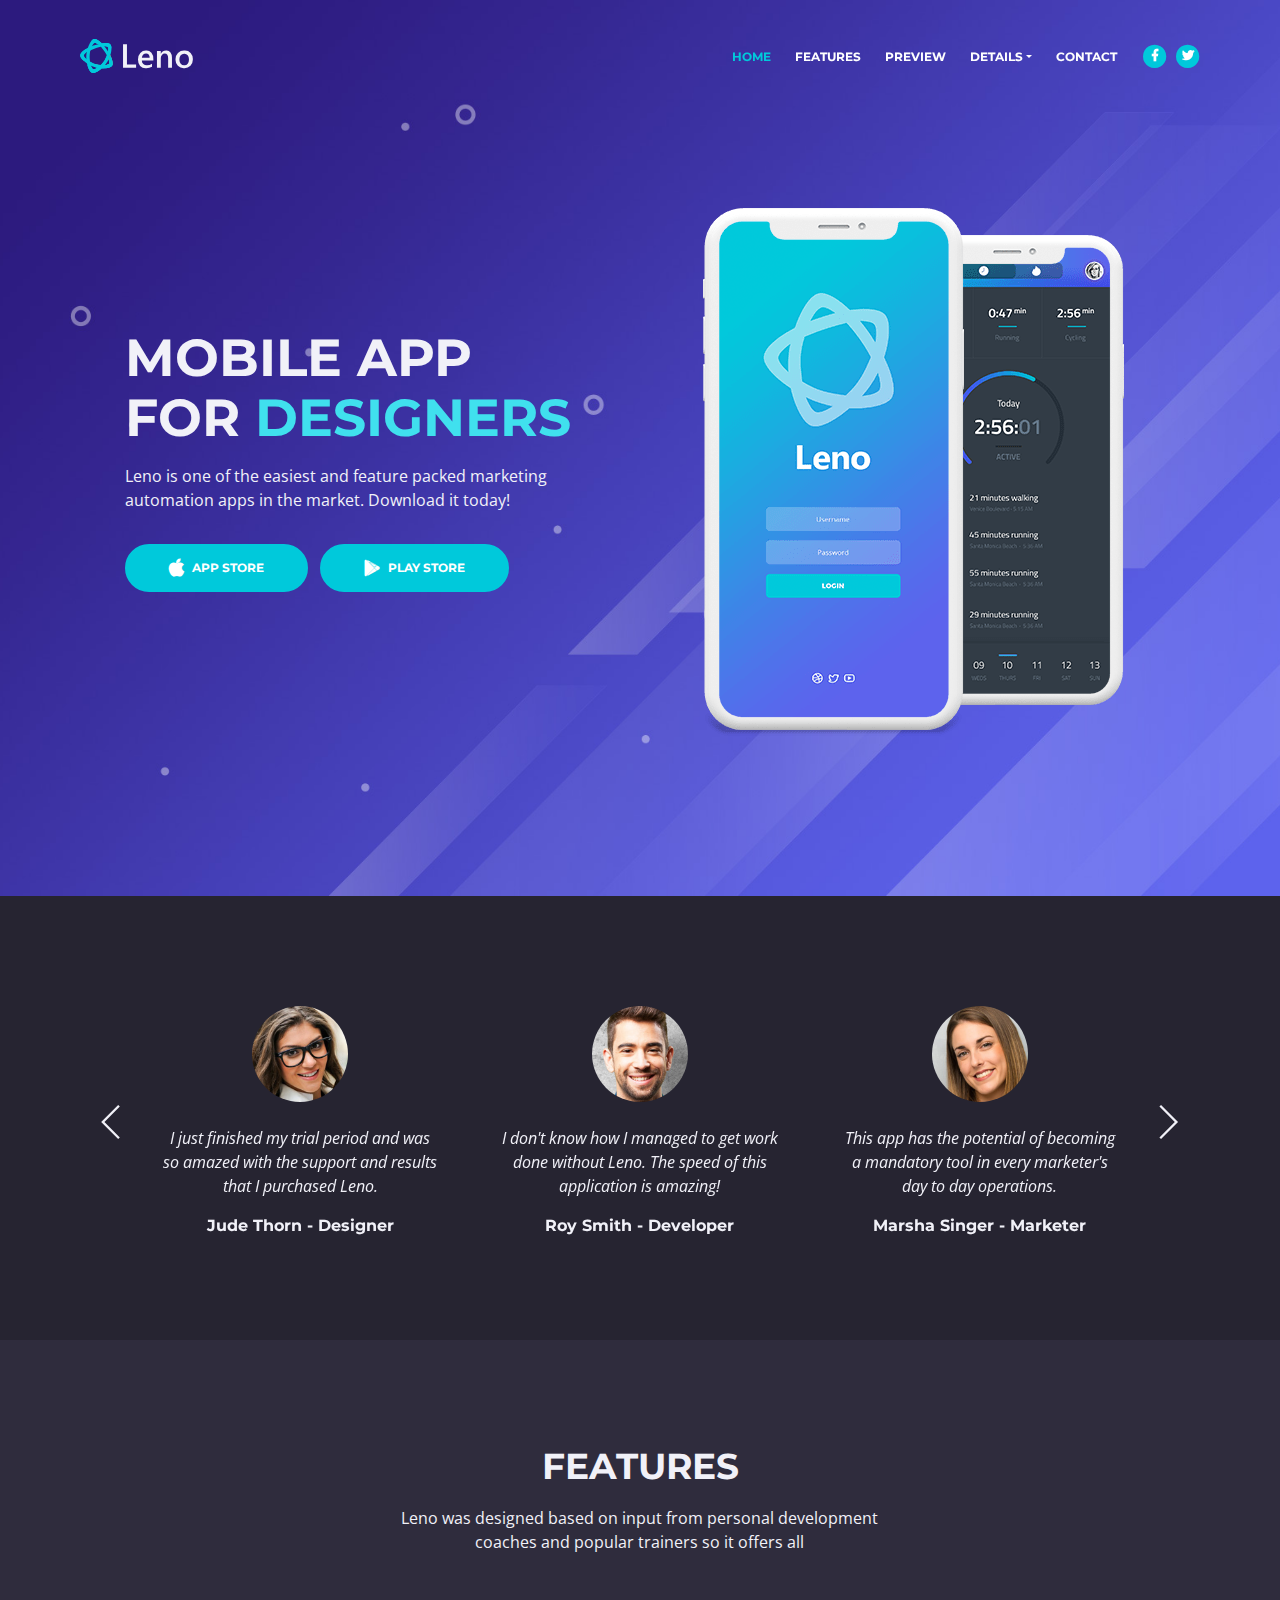
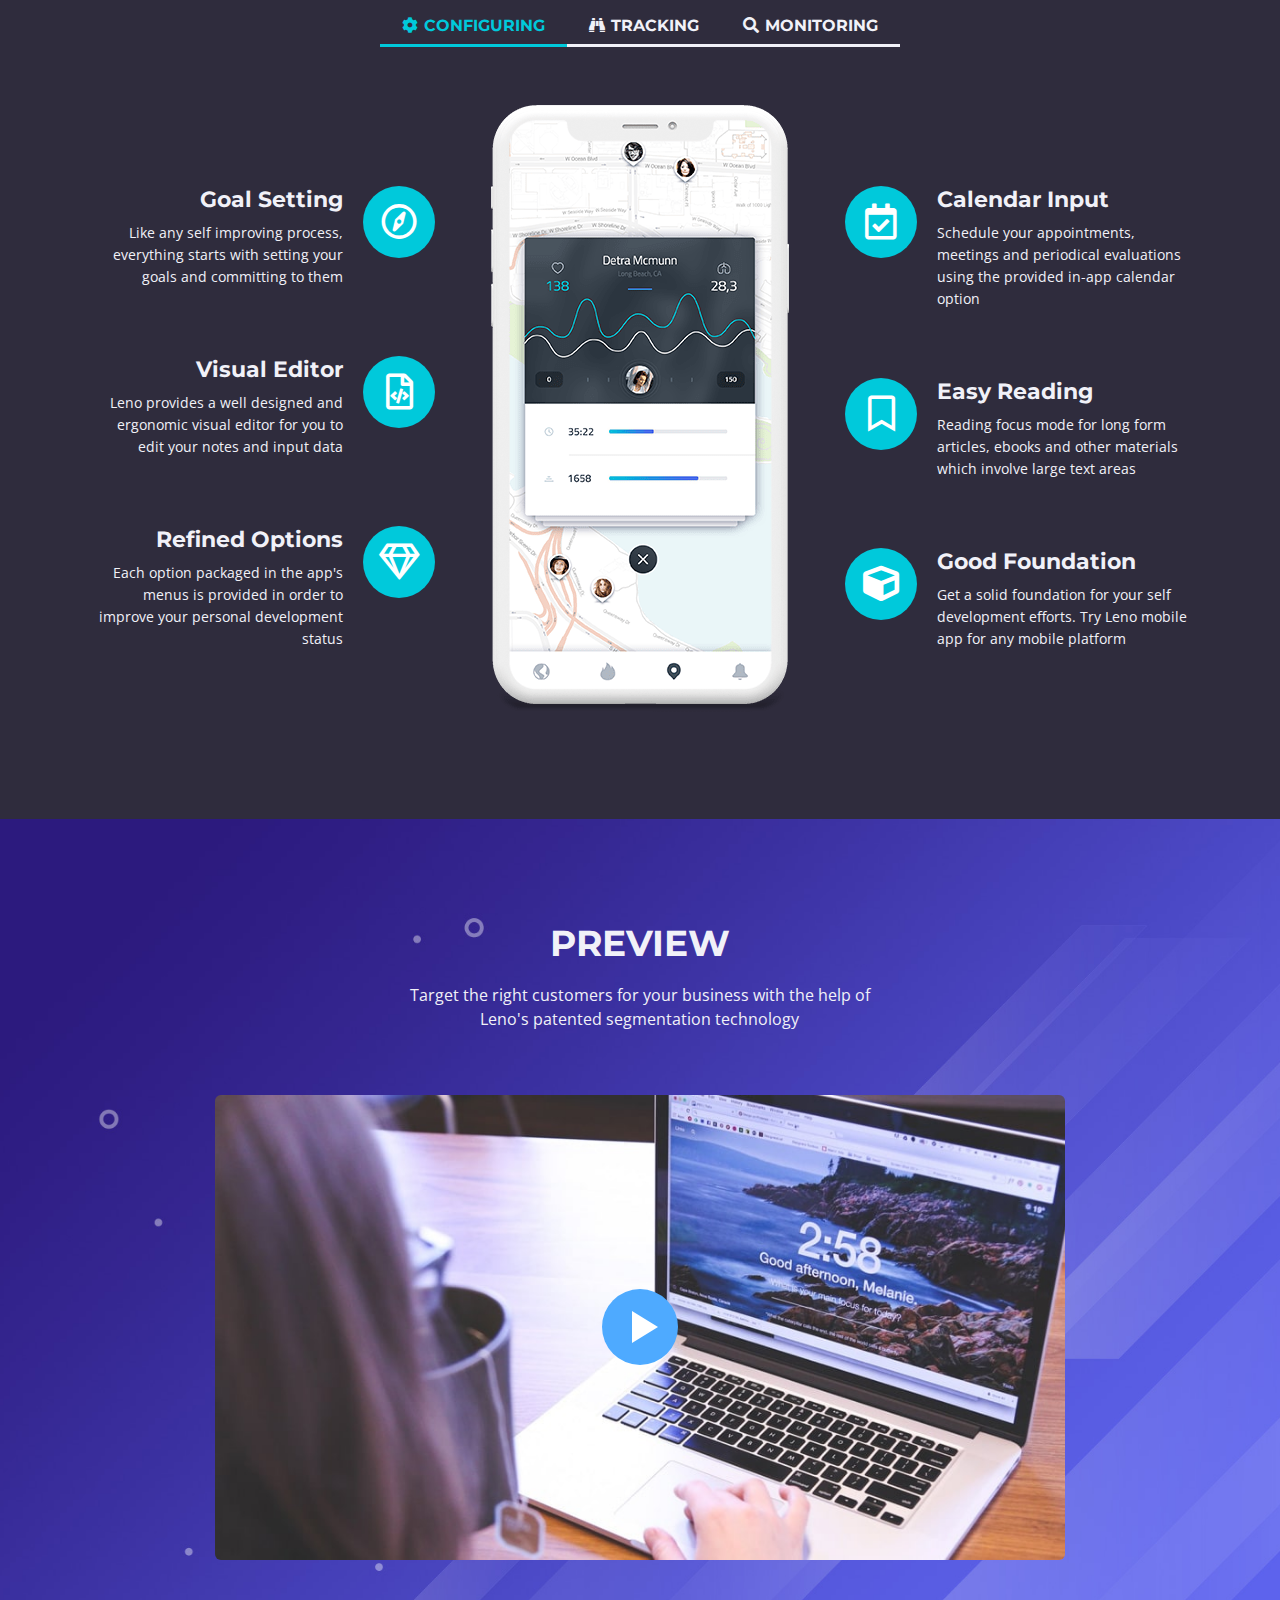
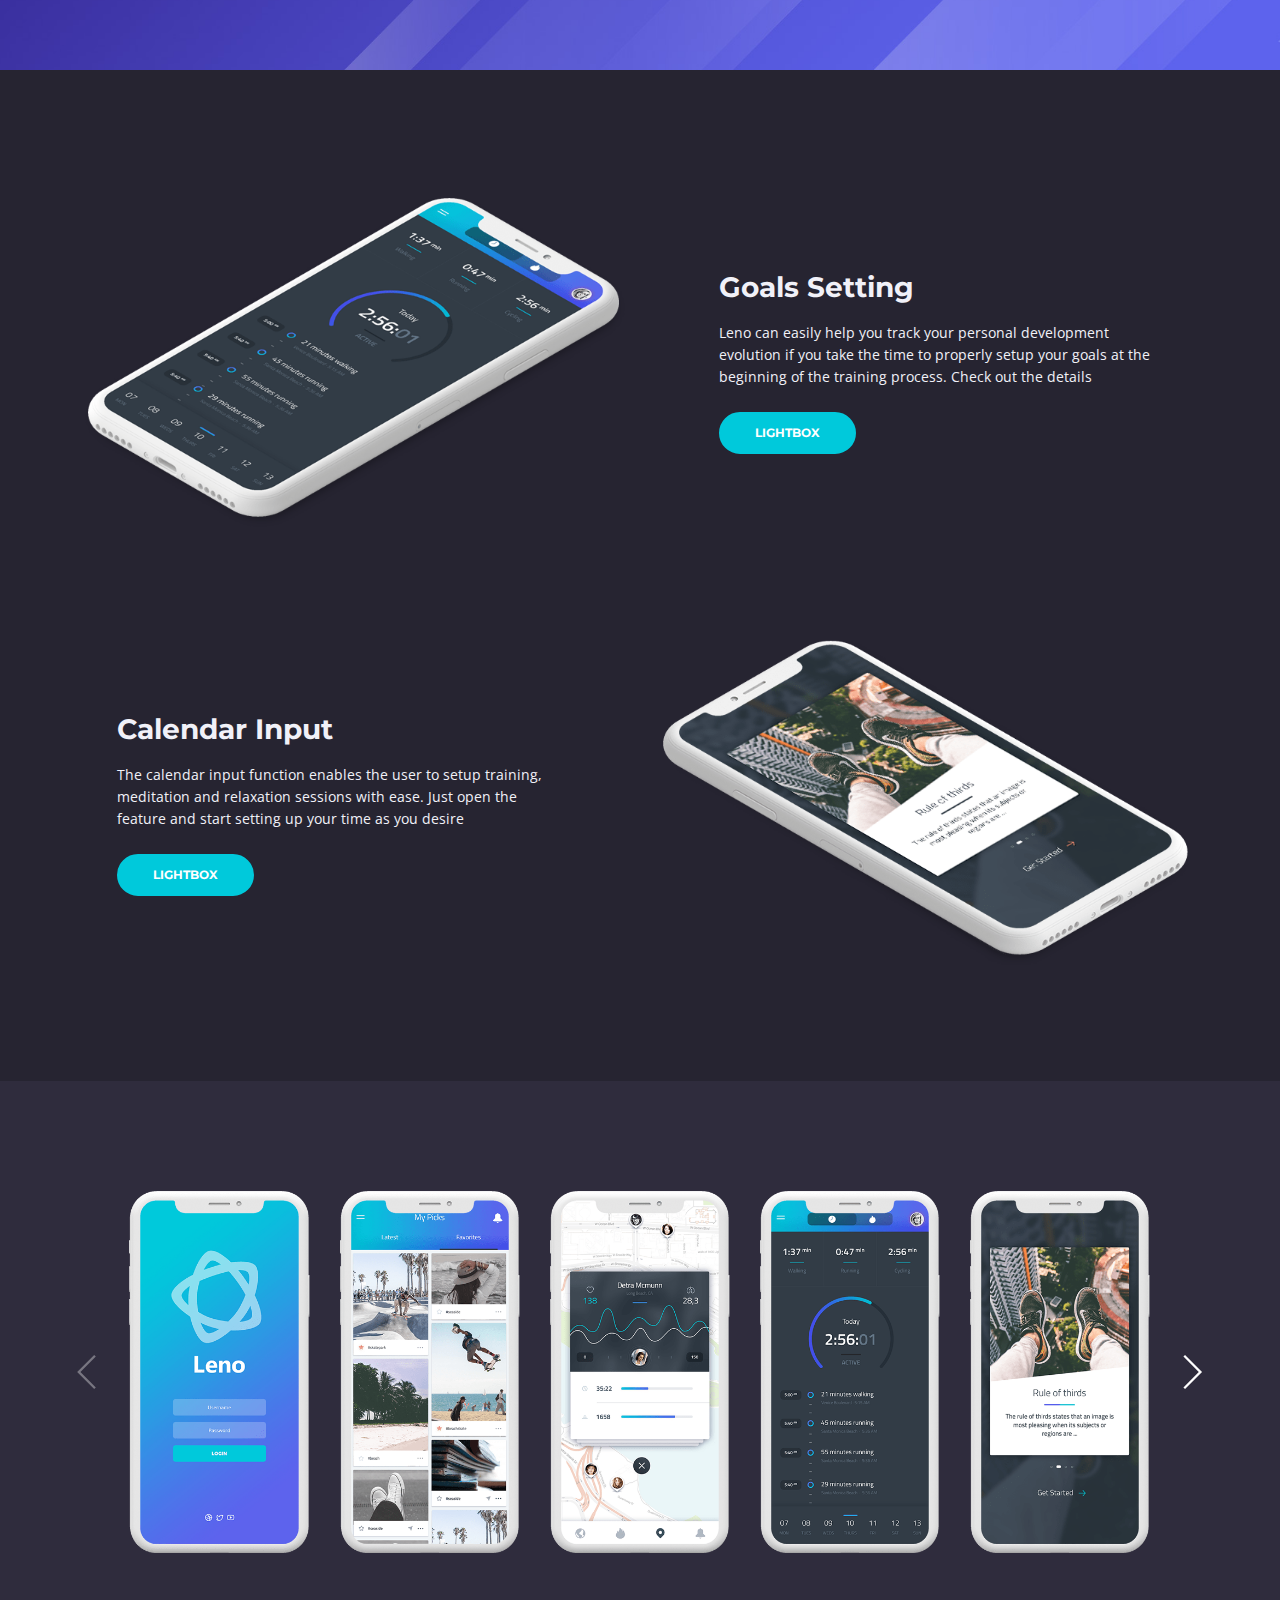
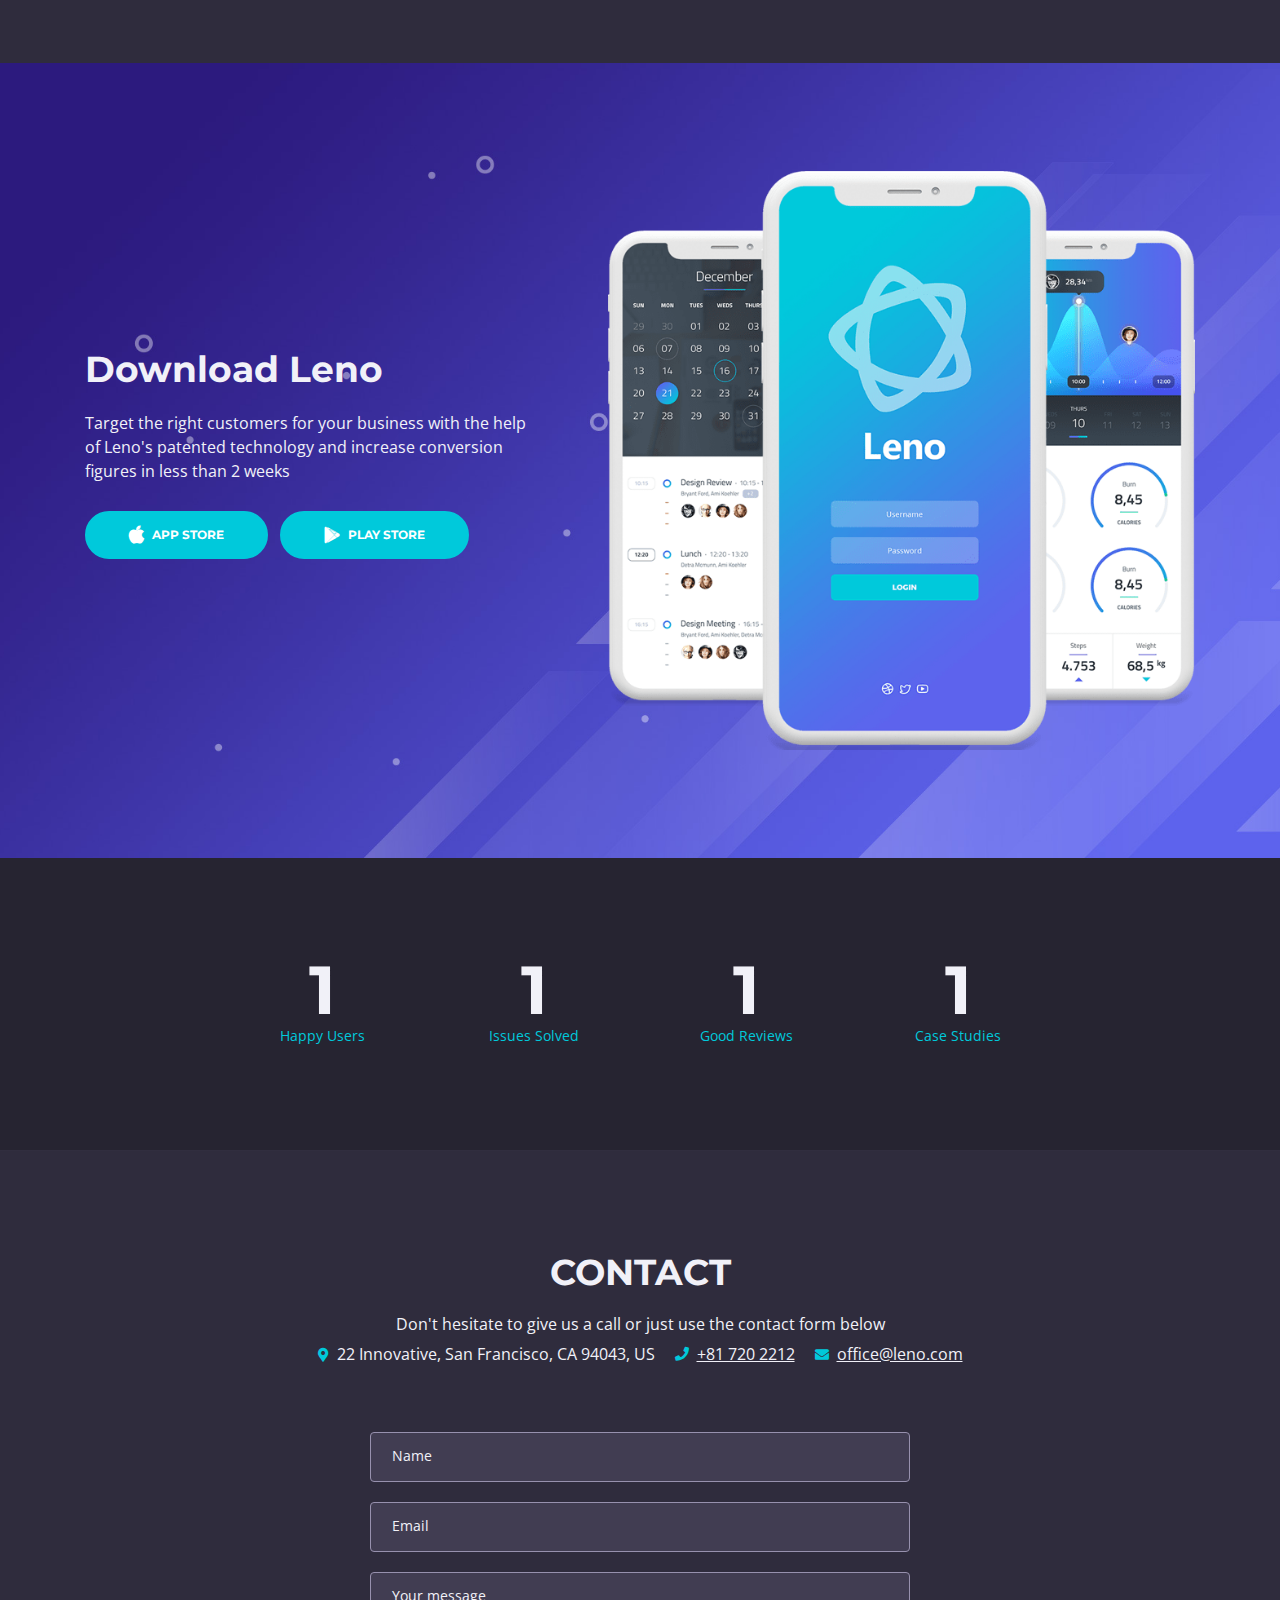
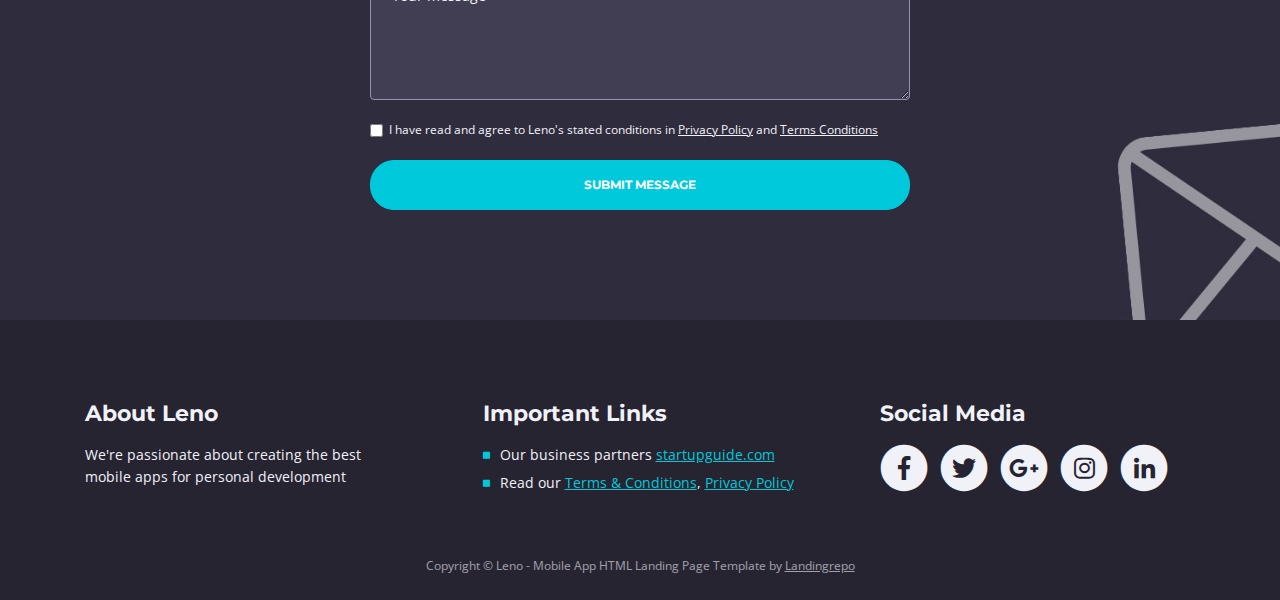
==== index.html @ 61172c16 "CHANGE: attempting to modify contact form for ajax netlify" ====
<!DOCTYPE html>
<html lang="en">
<head>
    <meta charset="utf-8">
    <meta name="viewport" content="width=device-width, initial-scale=1, shrink-to-fit=no">
    
    <!-- SEO Meta Tags -->
    <meta name="description" content="Free mobile app HTML landing page template to help you build a great online presence for your app which will convert visitors into users">
    <meta name="author" content="Inovatik">

    <!-- OG Meta Tags to improve the way the post looks when you share the page on LinkedIn, Facebook, Google+ -->
	<meta property="og:site_name" content="" /> <!-- website name -->
	<meta property="og:site" content="" /> <!-- website link -->
	<meta property="og:title" content=""/> <!-- title shown in the actual shared post -->
	<meta property="og:description" content="" /> <!-- description shown in the actual shared post -->
	<meta property="og:image" content="" /> <!-- image link, make sure it's jpg -->
	<meta property="og:url" content="" /> <!-- where do you want your post to link to -->
	<meta property="og:type" content="article" />

    <!-- Website Title -->
    <title>Leno - Mobile App HTML Landing Page Template</title>
    
    <!-- Styles -->
    <link href="https://fonts.googleapis.com/css?family=Montserrat:400,600,700" rel="stylesheet">
    <link href="https://fonts.googleapis.com/css?family=Open+Sans:400,400i,700,700i" rel="stylesheet">
    <link href="css/bootstrap.css" rel="stylesheet">
    <link href="css/fontawesome-all.css" rel="stylesheet">
    <link href="css/swiper.css" rel="stylesheet">
	<link href="css/magnific-popup.css" rel="stylesheet">
	<link href="css/styles.css" rel="stylesheet">
	
	<!-- Favicon  -->
    <link rel="icon" href="images/favicon.png">
</head>
<body data-spy="scroll" data-target=".fixed-top">
    
    <!-- Preloader -->
	<div class="spinner-wrapper">
        <div class="spinner">
            <div class="bounce1"></div>
            <div class="bounce2"></div>
            <div class="bounce3"></div>
        </div>
    </div>
    <!-- end of preloader -->
    

    <!-- Navigation -->
    <nav class="navbar navbar-expand-md navbar-dark navbar-custom fixed-top">
        <!-- Text Logo - Use this if you don't have a graphic logo -->
        <!-- <a class="navbar-brand logo-text page-scroll" href="index.html">Leno</a> -->

        <!-- Image Logo -->
        <a class="navbar-brand logo-image" href="index.html"><img src="images/logo.svg" alt="alternative"></a> 
        
        <!-- Mobile Menu Toggle Button -->
        <button class="navbar-toggler" type="button" data-toggle="collapse" data-target="#navbarsExampleDefault" aria-controls="navbarsExampleDefault" aria-expanded="false" aria-label="Toggle navigation">
            <span class="navbar-toggler-awesome fas fa-bars"></span>
            <span class="navbar-toggler-awesome fas fa-times"></span>
        </button>
        <!-- end of mobile menu toggle button -->

        <div class="collapse navbar-collapse" id="navbarsExampleDefault">
            <ul class="navbar-nav ml-auto">
                <li class="nav-item">
                    <a class="nav-link page-scroll" href="#header">HOME <span class="sr-only">(current)</span></a>
                </li>
                <li class="nav-item">
                    <a class="nav-link page-scroll" href="#features">FEATURES</a>
                </li>
                <li class="nav-item">
                    <a class="nav-link page-scroll" href="#preview">PREVIEW</a>
                </li>

                <!-- Dropdown Menu -->          
                <li class="nav-item dropdown">
                    <a class="nav-link dropdown-toggle page-scroll" href="#details" id="navbarDropdown" role="button" aria-haspopup="true" aria-expanded="false">DETAILS</a>
                    <div class="dropdown-menu" aria-labelledby="navbarDropdown">
                        <a class="dropdown-item" href="terms-conditions.html"><span class="item-text">TERMS CONDITIONS</span></a>
                        <div class="dropdown-items-divide-hr"></div>
                        <a class="dropdown-item" href="privacy-policy.html"><span class="item-text">PRIVACY POLICY</span></a>
                    </div>
                </li>
                <!-- end of dropdown menu -->

                <li class="nav-item">
                    <a class="nav-link page-scroll" href="#contact">CONTACT</a>
                </li>
            </ul>
            <span class="nav-item social-icons">
                <span class="fa-stack">
                    <a href="#your-link">
                        <i class="fas fa-circle fa-stack-2x"></i>
                        <i class="fab fa-facebook-f fa-stack-1x"></i>
                    </a>
                </span>
                <span class="fa-stack">
                    <a href="#your-link">
                        <i class="fas fa-circle fa-stack-2x"></i>
                        <i class="fab fa-twitter fa-stack-1x"></i>
                    </a>
                </span>
            </span>
        </div>
    </nav> <!-- end of navbar -->
    <!-- end of navigation -->


    <!-- Header -->
    <header id="header" class="header">
        <div class="header-content">
            <div class="container">
                <div class="row">
                    <div class="col-lg-6">
                        <div class="text-container">
                            <h1>MOBILE APP <br>FOR <span id="js-rotating">DESIGNERS, MARKETERS, DEVELOPERS</span></h1>
                            <p class="p-large">Leno is one of the easiest and feature packed marketing automation apps in the market. Download it today!</p>
                            <a class="btn-solid-lg page-scroll" href="#your-link"><i class="fab fa-apple"></i>APP STORE</a>
                            <a class="btn-solid-lg page-scroll" href="#your-link"><i class="fab fa-google-play"></i>PLAY STORE</a>
                        </div>
                    </div> <!-- end of col -->
                    <div class="col-lg-6">
                        <div class="image-container">
                            <img class="img-fluid" src="images/header-iphone.png" alt="alternative">
                        </div> <!-- end of image-container -->
                    </div> <!-- end of col -->
                </div> <!-- end of row -->
            </div> <!-- end of container -->
        </div> <!-- end of header-content -->
    </header> <!-- end of header -->
    <!-- end of header -->


    <!-- Testimonials -->
    <div class="slider-1">
        <div class="container">
            <div class="row">
                <div class="col-lg-12">

                    <!-- Card Slider -->
                    <div class="slider-container">
                        <div class="swiper-container card-slider">
                            <div class="swiper-wrapper">
                                
                                <!-- Slide -->
                                <div class="swiper-slide">
                                    <div class="card">
                                        <img class="card-image" src="images/testimonial-1.jpg" alt="alternative">
                                        <div class="card-body">
                                            <p class="testimonial-text">I just finished my trial period and was so amazed with the support and results that I purchased Leno.</p>
                                            <p class="testimonial-author">Jude Thorn - Designer</p>
                                        </div>
                                    </div>
                                </div> <!-- end of swiper-slide -->
                                <!-- end of slide -->
        
                                <!-- Slide -->
                                <div class="swiper-slide">
                                    <div class="card">
                                        <img class="card-image" src="images/testimonial-2.jpg" alt="alternative">
                                        <div class="card-body">
                                            <p class="testimonial-text">I don't know how I managed to get work done without Leno. The speed of this application is amazing!</p>
                                            <p class="testimonial-author">Roy Smith - Developer</p>
                                        </div>
                                    </div>        
                                </div> <!-- end of swiper-slide -->
                                <!-- end of slide -->
        
                                <!-- Slide -->
                                <div class="swiper-slide">
                                    <div class="card">
                                        <img class="card-image" src="images/testimonial-3.jpg" alt="alternative">
                                        <div class="card-body">
                                            <p class="testimonial-text">This app has the potential of becoming a mandatory tool in every marketer's day to day operations.</p>
                                            <p class="testimonial-author">Marsha Singer - Marketer</p>
                                        </div>
                                    </div>        
                                </div> <!-- end of swiper-slide -->
                                <!-- end of slide -->
        
                                <!-- Slide -->
                                <div class="swiper-slide">
                                    <div class="card">
                                        <img class="card-image" src="images/testimonial-4.jpg" alt="alternative">
                                        <div class="card-body">
                                            <p class="testimonial-text">Searching for a great marketing automation app was difficult but thankfully I found Leno.</p>
                                            <p class="testimonial-author">Tim Shaw - Designer</p>
                                        </div>
                                    </div>
                                </div> <!-- end of swiper-slide -->
                                <!-- end of slide -->
        
                                <!-- Slide -->
                                <div class="swiper-slide">
                                    <div class="card">
                                        <img class="card-image" src="images/testimonial-5.jpg" alt="alternative">
                                        <div class="card-body">
                                            <p class="testimonial-text">Leno's support team is amazing. They've helped me with some issues and I am so grateful to them.</p>
                                            <p class="testimonial-author">Lindsay Spice - Marketer</p>
                                        </div>
                                    </div>        
                                </div> <!-- end of swiper-slide -->
                                <!-- end of slide -->
        
                                <!-- Slide -->
                                <div class="swiper-slide">
                                    <div class="card">
                                        <img class="card-image" src="images/testimonial-6.jpg" alt="alternative">
                                        <div class="card-body">
                                            <p class="testimonial-text">Who would have thought that Leno can provide such amazing results in just a few weeks of use</p>
                                            <p class="testimonial-author">Ann Black - Developer</p>
                                        </div>
                                    </div>        
                                </div> <!-- end of swiper-slide -->
                                <!-- end of slide -->
                            
                            </div> <!-- end of swiper-wrapper -->
        
                            <!-- Add Arrows -->
                            <div class="swiper-button-next"></div>
                            <div class="swiper-button-prev"></div>
                            <!-- end of add arrows -->
        
                        </div> <!-- end of swiper-container -->
                    </div> <!-- end of slider-container -->
                    <!-- end of card slider -->

                </div> <!-- end of col -->
            </div> <!-- end of row -->
        </div> <!-- end of container -->
    </div> <!-- end of slider-1 -->
    <!-- end of testimonials -->
    

    <!-- Features -->
    <div id="features" class="tabs">
        <div class="container">
            <div class="row">
                <div class="col-lg-12">
                    <h2>FEATURES</h2>
                    <div class="p-heading p-large">Leno was designed based on input from personal development coaches and popular trainers so it offers all</div>
                </div> <!-- end of col -->
            </div> <!-- end of row -->
            <div class="row">

                <!-- Tabs Links -->
                <ul class="nav nav-tabs" id="lenoTabs" role="tablist">
                    <li class="nav-item">
                        <a class="nav-link active" id="nav-tab-1" data-toggle="tab" href="#tab-1" role="tab" aria-controls="tab-1" aria-selected="true"><i class="fas fa-cog"></i>CONFIGURING</a>
                    </li>
                    <li class="nav-item">
                        <a class="nav-link" id="nav-tab-2" data-toggle="tab" href="#tab-2" role="tab" aria-controls="tab-2" aria-selected="false"><i class="fas fa-binoculars"></i>TRACKING</a>
                    </li>
                    <li class="nav-item">
                        <a class="nav-link" id="nav-tab-3" data-toggle="tab" href="#tab-3" role="tab" aria-controls="tab-3" aria-selected="false"><i class="fas fa-search"></i>MONITORING</a>
                    </li>
                </ul>
                <!-- end of tabs links -->


                <!-- Tabs Content-->
                <div class="tab-content" id="lenoTabsContent">
                    
                    <!-- Tab -->
                    <div class="tab-pane fade show active" id="tab-1" role="tabpanel" aria-labelledby="tab-1">
                        <div class="container">
                            <div class="row">
                                
                                <!-- Icon Cards Pane -->
                                <div class="col-lg-4">
                                    <div class="card left-pane first">
                                        <div class="card-body">
                                            <div class="text-wrapper">
                                                <h4 class="card-title">Goal Setting</h4>
                                                <p>Like any self improving process, everything starts with setting your goals and committing to them</p>
                                            </div>
                                            <div class="card-icon">
                                                <i class="far fa-compass"></i>
                                            </div>
                                        </div>
                                    </div>
                                    <div class="card left-pane">
                                        <div class="card-body">
                                            <div class="text-wrapper">
                                                <h4 class="card-title">Visual Editor</h4>
                                                <p>Leno provides a well designed and ergonomic visual editor for you to edit your notes and input data</p>
                                            </div>
                                            <div class="card-icon">
                                                <i class="far fa-file-code"></i>
                                            </div>
                                        </div>
                                    </div>
                                    <div class="card left-pane">
                                        <div class="card-body">
                                            <div class="text-wrapper">
                                                <h4 class="card-title">Refined Options</h4>
                                                <p>Each option packaged in the app's menus is provided in order to improve your personal development status</p>
                                            </div>
                                            <div class="card-icon">
                                                <i class="far fa-gem"></i>
                                            </div>
                                        </div>
                                    </div>
                                </div>
                                <!-- end of icon cards pane -->

                                <!-- Image Pane -->
                                <div class="col-lg-4">
                                    <img class="img-fluid" src="images/features-iphone-1.png" alt="alternative">
                                </div>
                                <!-- end of image pane -->
                                
                                <!-- Icon Cards Pane -->
                                <div class="col-lg-4">
                                    <div class="card right-pane first">
                                        <div class="card-body">
                                            <div class="card-icon">
                                                <i class="far fa-calendar-check"></i>
                                            </div>
                                            <div class="text-wrapper">
                                                <h4 class="card-title">Calendar Input</h4>
                                                <p>Schedule your appointments, meetings and periodical evaluations using the provided in-app calendar option</p>
                                            </div>
                                        </div>
                                    </div>
                                    <div class="card right-pane">
                                        <div class="card-body">
                                            <div class="card-icon">
                                                <i class="far fa-bookmark"></i>
                                            </div>
                                            <div class="text-wrapper">
                                                <h4 class="card-title">Easy Reading</h4>
                                                <p>Reading focus mode for long form articles, ebooks and other materials which involve large text areas</p>
                                            </div>
                                        </div>
                                    </div>
                                    <div class="card right-pane">
                                        <div class="card-body">
                                            <div class="card-icon">
                                                <i class="fas fa-cube"></i>
                                            </div>
                                            <div class="text-wrapper">
                                                <h4 class="card-title">Good Foundation</h4>
                                                <p>Get a solid foundation for your self development efforts. Try Leno mobile app for any mobile platform</p>
                                            </div>
                                        </div>
                                    </div>
                                </div>
                                <!-- end of icon cards pane -->

                            </div> <!-- end of row -->
                        </div> <!-- end of container -->
                    </div> <!-- end of tab-pane -->
                    <!-- end of tab -->

                    <!-- Tab -->
                    <div class="tab-pane fade" id="tab-2" role="tabpanel" aria-labelledby="tab-2">
                        <div class="container">
                            <div class="row">

                                <!-- Image Pane -->
                                <div class="col-md-4">
                                    <img class="img-fluid" src="images/features-iphone-2.png" alt="alternative">
                                </div>
                                <!-- end of image pane -->
                                
                                <!-- Text And Icon Cards Area -->
                                <div class="col-md-8">
                                    <div class="text-area">
                                        <h3>Track Result Based On Your</h3>
                                        <p>After you've configured the app and settled on the data gathering techniques you can not start the information trackers and start collecting those <a class="turquoise" href="#your-link">interesting details</a>. You can always change them.</p>
                                    </div> <!-- end of text-area -->
                                    
                                    <div class="icon-cards-area">
                                            <div class="card">
                                                <div class="card-icon">
                                                    <i class="fas fa-cube"></i>
                                                </div>
                                                <div class="card-body">
                                                    <h4 class="card-title">Good Foundation</h4>
                                                    <p>Get a solid foundation for your self development efforts. Try Leno mobile app for any mobile platform</p>
                                                </div>
                                            </div>
                                            <div class="card">
                                                <div class="card-icon">
                                                    <i class="far fa-bookmark"></i>
                                                </div>
                                                <div class="card-body">
                                                    <h4 class="card-title">Easy Reading</h4>
                                                    <p>Reading focus mode for long form articles, ebooks and other materials which involve large text areas</p>
                                                </div>
                                            </div>
                                            <div class="card">
                                                <div class="card-icon">
                                                    <i class="far fa-calendar-check"></i>
                                                </div>
                                                <div class="card-body">
                                                    <h4 class="card-title">Calendar Input</h4>
                                                    <p>Schedule your appointments, meetings and periodical evaluations using the provided in-app calendar option</p>
                                                </div>
                                            </div>
                                            <div class="card">
                                                <div class="card-icon">
                                                    <i class="far fa-file-code"></i>
                                                </div>
                                                <div class="card-body">
                                                    <h4 class="card-title">Visual Editor</h4>
                                                    <p>Leno provides a well designed and ergonomic visual editor for you to edit your notes and input data</p>
                                                </div>
                                            </div>
                                    </div> <!-- end of icon cards area -->
                                </div> <!-- end of col-md-8 -->
                                <!-- end of text and icon cards area -->

                            </div> <!-- end of row -->
                        </div> <!-- end of container -->
                    </div> <!-- end of tab-pane -->
                    <!-- end of tab -->

                    <!-- Tab -->
                    <div class="tab-pane fade" id="tab-3" role="tabpanel" aria-labelledby="tab-3">
                        <div class="container">
                            <div class="row">

                                <!-- Text And Icon Cards Area -->
                                <div class="col-md-8">
                                    <div class="icon-cards-area">
                                        <div class="card">
                                            <div class="card-icon">
                                                <i class="far fa-calendar-check"></i>
                                            </div>
                                            <div class="card-body">
                                                <h4 class="card-title">Calendar Input</h4>
                                                <p>Schedule your appointments, meetings and periodical evaluations using the provided in-app calendar option</p>
                                            </div>
                                        </div>
                                        <div class="card">
                                            <div class="card-icon">
                                                <i class="far fa-file-code"></i>
                                            </div>
                                            <div class="card-body">
                                                <h4 class="card-title">Visual Editor</h4>
                                                <p>Leno provides a well designed and ergonomic visual editor for you to edit your notes and input data</p>
                                            </div>
                                        </div>
                                        <div class="card">
                                            <div class="card-icon">
                                                <i class="fas fa-cube"></i>
                                            </div>
                                            <div class="card-body">
                                                <h4 class="card-title">Good Foundation</h4>
                                                <p>Get a solid foundation for your self development efforts. Try Leno mobile app for any mobile platform</p>
                                            </div>
                                        </div>
                                        <div class="card">
                                            <div class="card-icon">
                                                <i class="far fa-bookmark"></i>
                                            </div>
                                            <div class="card-body">
                                                <h4 class="card-title">Easy Reading</h4>
                                                <p>Reading focus mode for long form articles, ebooks and other materials which involve large text areas</p>
                                            </div>
                                        </div>
                                    </div> <!-- end of icon cards area -->
                                    
                                    <div class="text-area">
                                        <h3>Monitoring Tools Evaluation</h3>
                                        <p>Monitor the evolution of your finances and health state using tools integrated in Leno. The generated real time reports can be filtered based on any <a class="turquoise" href="#your-link">desired criteria</a>.</p>
                                    </div> <!-- end of text-area -->
                                </div> <!-- end of col-md-8 -->
                                <!-- end of text and icon cards area -->

                                <!-- Image Pane -->
                                <div class="col-md-4">
                                    <img class="img-fluid" src="images/features-iphone-3.png" alt="alternative">
                                </div>
                                <!-- end of image pane -->
                                    
                            </div> <!-- end of row -->
                        </div> <!-- end of container -->
                    </div><!-- end of tab-pane -->
                    <!-- end of tab -->

                </div> <!-- end of tab-content -->
                <!-- end of tabs content -->

            </div> <!-- end of row --> 
        </div> <!-- end of container --> 
    </div> <!-- end of tabs -->
    <!-- end of features -->


    <!-- Video -->
    <div id="preview" class="basic-1">
        <div class="container">
            <div class="row">
                <div class="col-lg-12">
                    <h2>PREVIEW</h2>
                    <div class="p-heading p-large">Target the right customers for your business with the help of Leno's patented segmentation technology</div>
                </div> <!-- end of col -->
            </div> <!-- end of row -->
            <div class="row">
                <div class="col-lg-12">

                    <!-- Video Preview -->
                    <div class="image-container">
                        <div class="video-wrapper">
                            <a class="popup-youtube" href="https://www.youtube.com/watch?v=fLCjQJCekTs" data-effect="fadeIn">
                                <img class="img-fluid" src="images/video-frame.jpg" alt="alternative">
                                <span class="video-play-button">
                                    <span></span>
                                </span>
                            </a>
                        </div> <!-- end of video-wrapper -->
                    </div> <!-- end of image-container -->
                    <!-- end of video preview -->

                </div> <!-- end of col -->
            </div> <!-- end of row -->
        </div> <!-- end of container -->
    </div> <!-- end of basic-1 -->
    <!-- end of video -->


    <!-- Details 1 -->
    <div id="details" class="basic-2">
        <div class="container">
            <div class="row">
                <div class="col-lg-6">
                    <img class="img-fluid" src="images/details-1-iphone.png" alt="alternative">
                </div> <!-- end of col -->
                <div class="col-lg-6">
                    <div class="text-container">
                        <h3>Goals Setting</h3>
                        <p>Leno can easily help you track your personal development evolution if you take the time to properly setup your goals at the beginning of the training process. Check out the details</p>
                        <a class="btn-solid-reg popup-with-move-anim" href="#details-lightbox-1">LIGHTBOX</a>
                    </div> <!-- end of text-container -->
                </div> <!-- end of col -->
            </div> <!-- end of row -->
        </div> <!-- end of container -->
    </div> <!-- end of basic-2 -->
    <!-- end of details 1 -->


    <!-- Details 2 -->
    <div class="basic-3">
        <div class="second">
            <div class="container">
                <div class="row">
                    <div class="col-lg-6">
                        <div class="text-container">
                            <h3>Calendar Input</h3>
                            <p>The calendar input function enables the user to setup training, meditation and relaxation sessions with ease. Just open the feature and start setting up your time as you desire</p>
                            <a class="btn-solid-reg popup-with-move-anim" href="#details-lightbox-2">LIGHTBOX</a>
                        </div> <!-- end of text-container -->
                    </div> <!-- end of col -->
                    <div class="col-lg-6">
                        <img class="img-fluid" src="images/details-2-iphone.png" alt="alternative">
                    </div> <!-- end of col -->
                </div> <!-- end of row -->
            </div> <!-- end of container -->
        </div> <!-- end of second -->
    </div> <!-- end of basic-3 -->    
    <!-- end of details 2 -->


    <!-- Details Lightboxes -->
	<!-- Lightbox -->
	<div id="details-lightbox-1" class="lightbox-basic zoom-anim-dialog mfp-hide">
		<div class="row">
			<button title="Close (Esc)" type="button" class="mfp-close x-button">×</button>
			<div class="col-lg-6">
				<img class="img-fluid" src="images/details-lightbox-1.png" alt="alternative">
			</div>
			<div class="col-lg-6">
				<h3>Goals Setting</h3>
				<hr>
                <p>Leno can easily help you track your personal development evolution if you take the time to set it up.</p>
                <h4>User Feedback</h4>
                <p>This is a great app which can help you save time and make your live easier. And it will help improve your productivity levels.</p>
                <p>You should definitely give it a try when you need a good app.</p>
				<table>
					<tr><td class="icon-cell"><i class="fas fa-desktop"></i></td><td>Responsive layout</td></tr>
					<tr><td class="icon-cell"><i class="fas fa-bullhorn"></i></td><td>Distinctive CTAs</td></tr>
					<tr><td class="icon-cell"><i class="fas fa-image"></i></td><td>Image gallery slider</td></tr>
					<tr><td class="icon-cell"><i class="fas fa-envelope"></i></td><td>Contact forms</td></tr>
					<tr><td class="icon-cell"><i class="fab fa-font-awesome-flag"></i></td><td>FontAwesome icons</td></tr>
					<tr><td class="icon-cell"><i class="fas fa-code"></i></td><td>Well-structured code</td></tr>
				</table>
				<a class="btn-solid-reg" href="#your-link">DETAILS</a> <a class="btn-outline-reg mfp-close as-button" href="#details">BACK</a> 
			</div>
		</div> <!-- end of row -->
    </div> <!-- end of lightbox-basic -->
    <!-- end of lightbox -->
    
    <!-- Lightbox -->
    <div id="details-lightbox-2" class="lightbox-basic zoom-anim-dialog mfp-hide">
		<div class="row">
			<button title="Close (Esc)" type="button" class="mfp-close x-button">×</button>
			<div class="col-lg-6">
				<img class="img-fluid" src="images/details-lightbox-2.png" alt="alternative">
			</div>
			<div class="col-lg-6">
				<h3>Calendar Input</h3>
				<hr>
                <p>The calendar input function enables the user to setup training, meditation and relaxation sessions with ease.</p>
                <h4>User Feedback</h4>
                <p>This is a great app which can help you save time and make your live easier. And it will help improve your productivity levels.</p>
                <p>You should definitely give it a try when you need a good app.</p>
				<table>
					<tr><td class="icon-cell"><i class="fas fa-desktop"></i></td><td>Responsive layout</td></tr>
					<tr><td class="icon-cell"><i class="fas fa-bullhorn"></i></td><td>Distinctive CTAs</td></tr>
					<tr><td class="icon-cell"><i class="fas fa-image"></i></td><td>Image gallery slider</td></tr>
					<tr><td class="icon-cell"><i class="fas fa-envelope"></i></td><td>Contact forms</td></tr>
					<tr><td class="icon-cell"><i class="fab fa-font-awesome-flag"></i></td><td>FontAwesome icons</td></tr>
					<tr><td class="icon-cell"><i class="fas fa-code"></i></td><td>Well-structured code</td></tr>
				</table>
				<a class="btn-solid-reg" href="#your-link">DETAILS</a> <a class="btn-outline-reg mfp-close as-button" href="#details">BACK</a>
			</div>
		</div> <!-- end of row -->
    </div> <!-- end of lightbox-basic -->
    <!-- end of lightbox -->
    <!-- end of details lightboxes -->


    <!-- Screenshots -->
    <div class="slider-2">
        <div class="container">
            <div class="row">
                <div class="col-lg-12">
                    
                    <!-- Image Slider -->
                    <div class="slider-container">
                        <div class="swiper-container image-slider">
                            <div class="swiper-wrapper">
                                
                                <!-- Slide -->
                                <div class="swiper-slide">
                                    <a href="images/screenshot-1.png" class="popup-link" data-effect="fadeIn">
                                        <img class="img-fluid" src="images/screenshot-1.png" alt="alternative">
                                    </a>
                                </div>
                                <!-- end of slide -->
                                
                                <!-- Slide -->
                                <div class="swiper-slide">
                                    <a href="images/screenshot-2.png" class="popup-link" data-effect="fadeIn">
                                        <img class="img-fluid" src="images/screenshot-2.png" alt="alternative">
                                    </a>
                                </div>
                                <!-- end of slide -->

                                <!-- Slide -->
                                <div class="swiper-slide">
                                    <a href="images/screenshot-3.png" class="popup-link" data-effect="fadeIn">
                                        <img class="img-fluid" src="images/screenshot-3.png" alt="alternative">
                                    </a>
                                </div>
                                <!-- end of slide -->

                                <!-- Slide -->
                                <div class="swiper-slide">
                                    <a href="images/screenshot-4.png" class="popup-link" data-effect="fadeIn">
                                        <img class="img-fluid" src="images/screenshot-4.png" alt="alternative">
                                    </a>
                                </div>
                                <!-- end of slide -->

                                <!-- Slide -->
                                <div class="swiper-slide">
                                    <a href="images/screenshot-5.png" class="popup-link" data-effect="fadeIn">
                                        <img class="img-fluid" src="images/screenshot-5.png" alt="alternative">
                                    </a>
                                </div>
                                <!-- end of slide -->
                                
                                <!-- Slide -->
                                <div class="swiper-slide">
                                    <a href="images/screenshot-6.png" class="popup-link" data-effect="fadeIn">
                                        <img class="img-fluid" src="images/screenshot-6.png" alt="alternative">
                                    </a>
                                </div>
                                <!-- end of slide -->

                                <!-- Slide -->
                                <div class="swiper-slide">
                                    <a href="images/screenshot-7.png" class="popup-link" data-effect="fadeIn">
                                        <img class="img-fluid" src="images/screenshot-7.png" alt="alternative">
                                    </a>
                                </div>
                                <!-- end of slide -->

                                <!-- Slide -->
                                <div class="swiper-slide">
                                    <a href="images/screenshot-8.png" class="popup-link" data-effect="fadeIn">
                                        <img class="img-fluid" src="images/screenshot-8.png" alt="alternative">
                                    </a>
                                </div>
                                <!-- end of slide -->

                                <!-- Slide -->
                                <div class="swiper-slide">
                                    <a href="images/screenshot-9.png" class="popup-link" data-effect="fadeIn">
                                        <img class="img-fluid" src="images/screenshot-9.png" alt="alternative">
                                    </a>
                                </div>
                                <!-- end of slide -->

                                <!-- Slide -->
                                <div class="swiper-slide">
                                    <a href="images/screenshot-10.png" class="popup-link" data-effect="fadeIn">
                                        <img class="img-fluid" src="images/screenshot-10.png" alt="alternative">
                                    </a>
                                </div>
                                <!-- end of slide -->
                                
                            </div> <!-- end of swiper-wrapper -->

                            <!-- Add Arrows -->
                            <div class="swiper-button-next"></div>
                            <div class="swiper-button-prev"></div>
                            <!-- end of add arrows -->

                        </div> <!-- end of swiper-container -->
                    </div> <!-- end of slider-container -->
                    <!-- end of image slider -->

                </div> <!-- end of col -->
            </div> <!-- end of row -->
        </div> <!-- end of container -->
    </div> <!-- end of slider-2 -->
    <!-- end of screenshots -->


    <!-- Download -->
    <div class="basic-4">
        <div class="container">
            <div class="row">
                <div class="col-lg-6 col-xl-5">
                    <div class="text-container">
                        <h2>Download <span class="blue">Leno</span></h2>
                        <p class="p-large">Target the right customers for your business with the help of Leno's patented technology and increase conversion figures in less than 2 weeks</p>
                        <a class="btn-solid-lg" href="#your-link"><i class="fab fa-apple"></i>APP STORE</a>
                        <a class="btn-solid-lg" href="#your-link"><i class="fab fa-google-play"></i>PLAY STORE</a>
                    </div> <!-- end of text-container -->
                </div> <!-- end of col -->
                <div class="col-lg-6 col-xl-7">
                    <div class="image-container">
                        <img class="img-fluid" src="images/download.png" alt="alternative">
                    </div> <!-- end of img-container -->
                </div> <!-- end of col -->
            </div> <!-- end of row -->
        </div> <!-- end of container -->
    </div> <!-- end of basic-4 -->
    <!-- end of download -->


    <!-- Statistics -->
    <div class="counter">
        <div class="container">
            <div class="row">
                <div class="col-lg-12">
                    
                    <!-- Counter -->
                    <div id="counter">
                        <div class="cell">
                            <div class="counter-value number-count" data-count="231">1</div>
                            <p class="counter-info">Happy Users</p>
                        </div>
                        <div class="cell">
                            <div class="counter-value number-count" data-count="85">1</div>
                            <p class="counter-info">Issues Solved</p>
                        </div>
                        <div class="cell">
                            <div class="counter-value number-count" data-count="59">1</div>
                            <p class="counter-info">Good Reviews</p>
                        </div>
                        <div class="cell">
                            <div class="counter-value number-count" data-count="127">1</div>
                            <p class="counter-info">Case Studies</p>
                        </div>
                    </div>
                    <!-- end of counter -->
                    
                </div> <!-- end of col -->
            </div> <!-- end of row -->
        </div> <!-- end of container -->
    </div> <!-- end of counter -->
    <!-- end of statistics -->


    <!-- Contact -->
    <div id="contact" class="form">
        <div class="container">
            <div class="row">
                <div class="col-lg-12">
                    <h2>CONTACT</h2>
                    <ul class="list-unstyled li-space-lg">
                        <li class="address">Don't hesitate to give us a call or just use the contact form below</li>
                        <li><i class="fas fa-map-marker-alt"></i>22 Innovative, San Francisco, CA 94043, US</li>
                        <li><i class="fas fa-phone"></i><a class="blue" href="tel:003024630820">+81 720 2212</a></li>
                        <li><i class="fas fa-envelope"></i><a class="blue" href="mailto:office@leno.com">office@leno.com</a></li>
                    </ul>
                </div> <!-- end of col -->
            </div> <!-- end of row -->
            <div class="row">
                <div class="col-lg-6 offset-lg-3">
                    
                    <!-- Contact Form -->
                    <form id="contactForm" name="contactForm" data-toggle="validator" data-focus="false" action="POST" data-netlify="true">
                        <div class="form-group">
                            <input type="text" class="form-control-input" id="cname" name="name" required>
                            <label class="label-control" for="cname">Name</label>
                            <div class="help-block with-errors"></div>
                        </div>
                        <div class="form-group">
                            <input type="email" class="form-control-input" id="cemail" name="name" required>
                            <label class="label-control" for="cemail">Email</label>
                            <div class="help-block with-errors"></div>
                        </div>
                        <div class="form-group">
                            <textarea class="form-control-textarea" id="cmessage" name="message" required></textarea>
                            <label class="label-control" for="cmessage">Your message</label>
                            <div class="help-block with-errors"></div>
                        </div>
                        <div class="form-group">
                            <div id="crecaptcha" data-netlify-recaptcha="true" required></div>
                        </div>
                        <div class="form-group checkbox">
                            <input type="checkbox" id="cterms" name="Agreed-to-Terms" value="Agreed-to-Terms" required>I have read and agree to Leno's stated conditions in <a href="privacy-policy.html">Privacy Policy</a> and <a href="terms-conditions.html">Terms Conditions</a> 
                            <div class="help-block with-errors"></div>
                        </div>
                        <div class="form-group">
                            <button type="submit" class="form-control-submit-button">SUBMIT MESSAGE</button>
                        </div>
                        <div class="form-message">
                            <div id="cmsgSubmit" class="h3 text-center hidden"></div>
                        </div>
                    </form>
                    <!-- end of contact form -->

                </div> <!-- end of col -->
            </div> <!-- end of row -->
        </div> <!-- end of container -->
    </div> <!-- end of form -->
    <!-- end of contact -->


    <!-- Footer -->
    <div class="footer">
        <div class="container">
            <div class="row">
                <div class="col-md-4">
                    <div class="footer-col">
                        <h4>About Leno</h4>
                        <p>We're passionate about creating the best mobile apps for personal development</p>
                    </div>
                </div> <!-- end of col -->
                <div class="col-md-4">
                    <div class="footer-col middle">
                        <h4>Important Links</h4>
                        <ul class="list-unstyled li-space-lg">
                            <li class="media">
                                <i class="fas fa-square"></i>
                                <div class="media-body">Our business partners <a class="turquoise" href="#your-link">startupguide.com</a></div>
                            </li>
                            <li class="media">
                                <i class="fas fa-square"></i>
                                <div class="media-body">Read our <a class="turquoise" href="terms-conditions.html">Terms & Conditions</a>, <a class="turquoise" href="privacy-policy.html">Privacy Policy</a></div>
                            </li>
                        </ul>
                    </div>
                </div> <!-- end of col -->
                <div class="col-md-4">
                    <div class="footer-col last">
                        <h4>Social Media</h4>
                        <span class="fa-stack">
                            <a href="#your-link">
                                <i class="fas fa-circle fa-stack-2x"></i>
                                <i class="fab fa-facebook-f fa-stack-1x"></i>
                            </a>
                        </span>
                        <span class="fa-stack">
                            <a href="#your-link">
                                <i class="fas fa-circle fa-stack-2x"></i>
                                <i class="fab fa-twitter fa-stack-1x"></i>
                            </a>
                        </span>
                        <span class="fa-stack">
                            <a href="#your-link">
                                <i class="fas fa-circle fa-stack-2x"></i>
                                <i class="fab fa-google-plus-g fa-stack-1x"></i>
                            </a>
                        </span>
                        <span class="fa-stack">
                            <a href="#your-link">
                                <i class="fas fa-circle fa-stack-2x"></i>
                                <i class="fab fa-instagram fa-stack-1x"></i>
                            </a>
                        </span>
                        <span class="fa-stack">
                            <a href="#your-link">
                                <i class="fas fa-circle fa-stack-2x"></i>
                                <i class="fab fa-linkedin-in fa-stack-1x"></i>
                            </a>
                        </span>
                    </div> 
                </div> <!-- end of col -->
            </div> <!-- end of row -->
        </div> <!-- end of container -->
    </div> <!-- end of footer -->  
    <!-- end of footer -->


    <!-- Copyright -->
    <div class="copyright">
        <div class="container">
            <div class="row">
                <div class="col-lg-12">
                    <p class="p-small">Copyright © Leno - Mobile App HTML Landing Page Template by <a href="https://landingrepo.com">Landingrepo</a></p>
                </div> <!-- end of col -->
            </div> <!-- enf of row -->
        </div> <!-- end of container -->
    </div> <!-- end of copyright --> 
    <!-- end of copyright -->
    
    	
    <!-- Scripts -->
    <script src="js/jquery.min.js"></script> <!-- jQuery for Bootstrap's JavaScript plugins -->
    <script src="js/popper.min.js"></script> <!-- Popper tooltip library for Bootstrap -->
    <script src="js/bootstrap.min.js"></script> <!-- Bootstrap framework -->
    <script src="js/jquery.easing.min.js"></script> <!-- jQuery Easing for smooth scrolling between anchors -->
    <script src="js/swiper.min.js"></script> <!-- Swiper for image and text sliders -->
    <script src="js/jquery.magnific-popup.js"></script> <!-- Magnific Popup for lightboxes -->
    <script src="js/morphext.min.js"></script> <!-- Morphtext rotating text in the header -->
    <script src="js/validator.min.js"></script> <!-- Validator.js - Bootstrap plugin that validates forms -->
    <script src="js/scripts.js"></script> <!-- Custom scripts -->
</body>
</html>
---- css/styles.css ----
/* Template: Leno - Mobile App HTML Landing Page Template
   Author: Inovatik
   Created: Mar 2019
   Description: Master CSS file
*/

/*****************************************
Table Of Contents:

01. General Styles
02. Preloader
03. Navigation
04. Header
05. Features
06. Video
07. Details 1
08. Details 2
09. Details Lightboxes
10. Screenshots
11. Download
12. Statistics
13. Contact
14. Footer
15. Copyright
16. Back To Top Button
17. Extra Pages
18. Media Queries
******************************************/

/*****************************************
Colors:

- Text, navbar links - white #f1f1f8
- Buttons, bullets, icons - turquoise #00c9db
- Navbar - navy #4633af
- Backgrounds - dark denim #262431
- Backgrounds - denim #2f2c3d
******************************************/


/******************************/
/*     01. General Styles     */
/******************************/
body,
html {
    width: 100%;
	height: 100%;
}

body, p {
	color: #f1f1f8; 
	font: 400 0.875rem/1.375rem "Open Sans", sans-serif;
}

.p-large {
	color: #f1f1f8;
	font: 400 1rem/1.5rem "Open Sans", sans-serif;
}

.p-small {
	color: #f1f1f8;
	font: 400 0.75rem/1.25rem "Open Sans", sans-serif;
}

.p-heading {
	margin-bottom: 3.75rem;
	text-align: center;
}

.li-space-lg li {
	margin-bottom: 0.375rem;
}

.indent {
	padding-left: 1.25rem;
}

h1 {
	color: #f1f1f8;
	font: 700 2.5rem/2.875rem "Montserrat", sans-serif;
}

h2 {
	color: #f1f1f8;
	font: 700 2.25rem/2.75rem "Montserrat", sans-serif;
}

h3 {
	color: #f1f1f8;
	font: 700 1.75rem/2.125rem "Montserrat", sans-serif;
}

h4 {
	color: #f1f1f8;
	font: 700 1.375rem/1.75rem "Montserrat", sans-serif;
}

h5 {
	color: #f1f1f8;
	font: 700 1.125rem/1.625rem "Montserrat", sans-serif;
}

h6 {
	color: #f1f1f8;
	font: 700 1rem/1.5rem "Montserrat", sans-serif;
}

a {
	color: #f1f1f8;
	text-decoration: underline;
}

a:hover {
	color: #f1f1f8;
	text-decoration: underline;
}

a.turquoise {
	color: #00c9db;
}

a.white {
	color: #fff;
}

.testimonial-text {
	font: italic 400 1rem/1.5rem "Open Sans", sans-serif;
}

.testimonial-author {
	font: 700 1rem/1.5rem "Montserrat", sans-serif;
}

.btn-solid-reg {
	display: inline-block;
	padding: 1.1875rem 2.125rem 1.1875rem 2.125rem;
	border: 0.125rem solid #00c9db;
	border-radius: 2rem;
	background-color: #00c9db;
	color: #fff;
	font: 700 0.75rem/0 "Montserrat", sans-serif;
	text-decoration: none;
	transition: all 0.2s ease;
}

.btn-solid-reg:hover {
	background-color: transparent;
	color: #00c9db;
	text-decoration: none;
}

.btn-solid-lg {
	display: inline-block;
	padding: 1.375rem 2.625rem 1.375rem 2.625rem;
	border: 0.125rem solid #00c9db;
	border-radius: 2rem;
	background-color: #00c9db;
	color: #fff;
	font: 700 0.75rem/0 "Montserrat", sans-serif;
	text-decoration: none;
	transition: all 0.2s ease;
}

.btn-solid-lg:hover {
	background-color: transparent;
	color: #00c9db;
	text-decoration: none;
}

.btn-solid-lg .fab {
	margin-right: 0.5rem;
	font-size: 1.25rem;
	line-height: 0;
	vertical-align: top;
}

.btn-solid-lg .fab.fa-google-play {
	font-size: 1rem;
}

.btn-outline-reg {
	display: inline-block;
	padding: 1.1875rem 2.125rem 1.1875rem 2.125rem;
	border: 0.125rem solid #00c9db;
	border-radius: 2rem;
	background-color: transparent;
	color: #00c9db;
	font: 700 0.75rem/0 "Montserrat", sans-serif;
	text-decoration: none;
	transition: all 0.2s ease;
}

.btn-outline-reg:hover {
	background-color: #00c9db;
	color: #fff;
	text-decoration: none;
}

.btn-outline-lg {
	display: inline-block;
	padding: 1.375rem 2.625rem 1.375rem 2.625rem;
	border: 0.125rem solid #00c9db;
	border-radius: 2rem;
	background-color: transparent;
	color: #00c9db;
	font: 700 0.75rem/0 "Montserrat", sans-serif;
	text-decoration: none;
	transition: all 0.2s ease;
}

.btn-outline-lg:hover {
	background-color: #00c9db;
	color: #fff;
	text-decoration: none;
}

.btn-outline-sm {
	display: inline-block;
	padding: 1rem 1.625rem 0.875rem 1.625rem;
	border: 0.125rem solid #00c9db;
	border-radius: 2rem;
	background-color: transparent;
	color: #00c9db;
	font: 700 0.625rem/0 "Montserrat", sans-serif;
	text-decoration: none;
	transition: all 0.2s ease;
}

.btn-outline-sm:hover {
	background-color: #00c9db;
	color: #fff;
	text-decoration: none;
}

.form-group {
	position: relative;
	margin-bottom: 1.25rem;
}

.form-group.has-error.has-danger {
	margin-bottom: 0.625rem;
}

.form-group.has-error.has-danger .help-block.with-errors ul {
	margin-top: 0.375rem;
}

.label-control {
	position: absolute;
	top: 0.87rem;
	left: 1.375rem;
	color: #f1f1f8;
	opacity: 1;
	font: 400 0.875rem/1.375rem "Open Sans", sans-serif;
	cursor: text;
	transition: all 0.2s ease;
}

/* IE10+ hack to solve lower label text position compared to the rest of the browsers */
@media screen and (-ms-high-contrast: active), screen and (-ms-high-contrast: none) {  
	.label-control {
		top: 0.9375rem;
	}
}

.form-control-input:focus + .label-control,
.form-control-input.notEmpty + .label-control,
.form-control-textarea:focus + .label-control,
.form-control-textarea.notEmpty + .label-control {
	top: 0.125rem;
	opacity: 1;
	font-size: 0.75rem;
	font-weight: 700;
}

.form-control-input,
.form-control-select {
	display: block; /* needed for proper display of the label in Firefox, IE, Edge */
	width: 100%;
	padding-top: 1.0625rem;
	padding-bottom: 0.0625rem;
	padding-left: 1.3125rem;
	border: 1px solid #9791ae;
	border-radius: 0.25rem;
	background-color: #413d52;
	color: #f1f1f8;
	font: 400 0.875rem/1.875rem "Open Sans", sans-serif;
	transition: all 0.2s ease;
	-webkit-appearance: none; /* removes inner shadow on form inputs on ios safari */
}

.form-control-select {
	padding-top: 0.5rem;
	padding-bottom: 0.5rem;
	height: 3rem;
}

/* IE10+ hack to solve lower label text position compared to the rest of the browsers */
@media screen and (-ms-high-contrast: active), screen and (-ms-high-contrast: none) {  
	.form-control-input {
		padding-top: 1.25rem;
		padding-bottom: 0.75rem;
		line-height: 1.75rem;
	}

	.form-control-select {
		padding-top: 0.875rem;
		padding-bottom: 0.75rem;
		height: 3.125rem;
		line-height: 2.125rem;
	}
}

select {
    /* you should keep these first rules in place to maintain cross-browser behavior */
    -webkit-appearance: none;
	-moz-appearance: none;
	-ms-appearance: none;
    -o-appearance: none;
    appearance: none;
    background-image: url('../images/down-arrow.png');
    background-position: 96% 50%;
    background-repeat: no-repeat;
    outline: none;
}

select::-ms-expand {
    display: none; /* removes the ugly default down arrow on select form field in IE11 */
}

.form-control-textarea {
	display: block; /* used to eliminate a bottom gap difference between Chrome and IE/FF */
	width: 100%;
	height: 8rem; /* used instead of html rows to normalize height between Chrome and IE/FF */
	padding-top: 1.25rem;
	padding-left: 1.3125rem;
	border: 1px solid #9791ae;
	border-radius: 0.25rem;
	background-color: #413d52;
	color: #f1f1f8;
	font: 400 0.875rem/1.75rem "Open Sans", sans-serif;
	transition: all 0.2s ease;
}

.form-control-input:focus,
.form-control-select:focus,
.form-control-textarea:focus {
	border: 1px solid #f1f1f8;
	outline: none; /* Removes blue border on focus */
}

.form-control-input:hover,
.form-control-select:hover,
.form-control-textarea:hover {
	border: 1px solid #f1f1f8;
}

.checkbox {
	font: 400 0.75rem/1.25rem "Open Sans", sans-serif;
}

input[type='checkbox'] {
	vertical-align: -15%;
	margin-right: 0.375rem;
}

/* IE10+ hack to raise checkbox field position compared to the rest of the browsers */
@media screen and (-ms-high-contrast: active), screen and (-ms-high-contrast: none) {  
	input[type='checkbox'] {
		vertical-align: -9%;
	}
}

.form-control-submit-button {
	display: inline-block;
	width: 100%;
	height: 3.125rem;
	border: 1px solid #00c9db;
	border-radius: 1.5rem;
	background-color: #00c9db;
	color: #fff;
	font: 700 0.75rem/1.75rem "Montserrat", sans-serif;
	cursor: pointer;
	transition: all 0.2s ease;
}

.form-control-submit-button:hover {
	background-color: transparent;
	color: #00c9db;
}

/* Form Success And Error Message Formatting */
#cmsgSubmit.h3.text-center.tada.animated,
#pmsgSubmit.h3.text-center.tada.animated,
#cmsgSubmit.h3.text-center,
#pmsgSubmit.h3.text-center {
	display: block;
	margin-bottom: 0;
	color: #f1f1f8;
	font: 400 1.125rem/1rem "Open Sans", sans-serif;
}

.help-block.with-errors .list-unstyled {
	color: #f1f1f8;
	font-size: 0.75rem;
	line-height: 1.125rem;
	text-align: left;
}

.help-block.with-errors ul {
	margin-bottom: 0;
}
/* end of form success and error message formatting */

/* Form Success And Error Message Animation - Animate.css */
@-webkit-keyframes tada {
	from {
		-webkit-transform: scale3d(1, 1, 1);
		-ms-transform: scale3d(1, 1, 1);
		transform: scale3d(1, 1, 1);
	}
	10%, 20% {
		-webkit-transform: scale3d(.9, .9, .9) rotate3d(0, 0, 1, -3deg);
		-ms-transform: scale3d(.9, .9, .9) rotate3d(0, 0, 1, -3deg);
		transform: scale3d(.9, .9, .9) rotate3d(0, 0, 1, -3deg);
	}
	30%, 50%, 70%, 90% {
		-webkit-transform: scale3d(1.1, 1.1, 1.1) rotate3d(0, 0, 1, 3deg);
		-ms-transform: scale3d(1.1, 1.1, 1.1) rotate3d(0, 0, 1, 3deg);
		transform: scale3d(1.1, 1.1, 1.1) rotate3d(0, 0, 1, 3deg);
	}
	40%, 60%, 80% {
		-webkit-transform: scale3d(1.1, 1.1, 1.1) rotate3d(0, 0, 1, -3deg);
		-ms-transform: scale3d(1.1, 1.1, 1.1) rotate3d(0, 0, 1, -3deg);
		transform: scale3d(1.1, 1.1, 1.1) rotate3d(0, 0, 1, -3deg);
	}
	to {
		-webkit-transform: scale3d(1, 1, 1);
		-ms-transform: scale3d(1, 1, 1);
		transform: scale3d(1, 1, 1);
	}
}

@keyframes tada {
	from {
		-webkit-transform: scale3d(1, 1, 1);
		-ms-transform: scale3d(1, 1, 1);
		transform: scale3d(1, 1, 1);
	}
	10%, 20% {
		-webkit-transform: scale3d(.9, .9, .9) rotate3d(0, 0, 1, -3deg);
		-ms-transform: scale3d(.9, .9, .9) rotate3d(0, 0, 1, -3deg);
		transform: scale3d(.9, .9, .9) rotate3d(0, 0, 1, -3deg);
	}
	30%, 50%, 70%, 90% {
		-webkit-transform: scale3d(1.1, 1.1, 1.1) rotate3d(0, 0, 1, 3deg);
		-ms-transform: scale3d(1.1, 1.1, 1.1) rotate3d(0, 0, 1, 3deg);
		transform: scale3d(1.1, 1.1, 1.1) rotate3d(0, 0, 1, 3deg);
	}
	40%, 60%, 80% {
		-webkit-transform: scale3d(1.1, 1.1, 1.1) rotate3d(0, 0, 1, -3deg);
		-ms-transform: scale3d(1.1, 1.1, 1.1) rotate3d(0, 0, 1, -3deg);
		transform: scale3d(1.1, 1.1, 1.1) rotate3d(0, 0, 1, -3deg);
	}
	to {
		-webkit-transform: scale3d(1, 1, 1);
		-ms-transform: scale3d(1, 1, 1);
		transform: scale3d(1, 1, 1);
	}
}

.tada {
	-webkit-animation-name: tada;
	animation-name: tada;
}

.animated {
	-webkit-animation-duration: 1s;
	animation-duration: 1s;
	-webkit-animation-fill-mode: both;
	animation-fill-mode: both;
}
/* end of form success and error message animation - Animate.css */

/* Fade-move Animation For Lightbox - Magnific Popup */
/* at start */
.my-mfp-slide-bottom .zoom-anim-dialog {
	opacity: 0;
	transition: all 0.2s ease-out;
	-webkit-transform: translateY(-1.25rem) perspective(37.5rem) rotateX(10deg);
	-ms-transform: translateY(-1.25rem) perspective(37.5rem) rotateX(10deg);
	transform: translateY(-1.25rem) perspective(37.5rem) rotateX(10deg);
}

/* animate in */
.my-mfp-slide-bottom.mfp-ready .zoom-anim-dialog {
	opacity: 1;
	-webkit-transform: translateY(0) perspective(37.5rem) rotateX(0); 
	-ms-transform: translateY(0) perspective(37.5rem) rotateX(0); 
	transform: translateY(0) perspective(37.5rem) rotateX(0); 
}

/* animate out */
.my-mfp-slide-bottom.mfp-removing .zoom-anim-dialog {
	opacity: 0;
	-webkit-transform: translateY(-0.625rem) perspective(37.5rem) rotateX(10deg); 
	-ms-transform: translateY(-0.625rem) perspective(37.5rem) rotateX(10deg); 
	transform: translateY(-0.625rem) perspective(37.5rem) rotateX(10deg); 
}

/* dark overlay, start state */
.my-mfp-slide-bottom.mfp-bg {
	opacity: 0;
	transition: opacity 0.2s ease-out;
}

/* animate in */
.my-mfp-slide-bottom.mfp-ready.mfp-bg {
	opacity: 0.8;
}
/* animate out */
.my-mfp-slide-bottom.mfp-removing.mfp-bg {
	opacity: 0;
}
/* end of fade-move animation for lightbox - magnific popup */

/* Fade Animation For Image Slider - Magnific Popup */
@-webkit-keyframes fadeIn {
	from {
		opacity: 0;
	}
	to {
		opacity: 1;
	}
}

@keyframes fadeIn {
	from {
		opacity: 0;
	}
	to {
		opacity: 1;
	}
}

.fadeIn {
	-webkit-animation: fadeIn 0.6s;
	animation: fadeIn 0.6s;
}

@-webkit-keyframes fadeOut {
	from {
		opacity: 1;
	}
	to {
		opacity: 0;
	}
}

@keyframes fadeOut {
	from {
		opacity: 1;
	}
	to {
		opacity: 0;
	}
}

.fadeOut {
	-webkit-animation: fadeOut 0.8s;
	animation: fadeOut 0.8s;
}
/* end of fade animation for image slider - magnific popup */


/*************************/
/*     02. Preloader     */
/*************************/
.spinner-wrapper {
	position: fixed;
	z-index: 999999;
	top: 0;
	right: 0;
	bottom: 0;
	left: 0;
	background: #2f2c3d;
}

.spinner {
	position: absolute;
	top: 50%; /* centers the loading animation vertically one the screen */
	left: 50%; /* centers the loading animation horizontally one the screen */
	width: 3.75rem;
	height: 1.25rem;
	margin: -0.625rem 0 0 -1.875rem; /* is width and height divided by two */ 
	text-align: center;
}

.spinner > div {
	display: inline-block;
	width: 1rem;
	height: 1rem;
	border-radius: 100%;
	background-color: #fff;
	-webkit-animation: sk-bouncedelay 1.4s infinite ease-in-out both;
	animation: sk-bouncedelay 1.4s infinite ease-in-out both;
}

.spinner .bounce1 {
	-webkit-animation-delay: -0.32s;
	animation-delay: -0.32s;
}

.spinner .bounce2 {
	-webkit-animation-delay: -0.16s;
	animation-delay: -0.16s;
}

@-webkit-keyframes sk-bouncedelay {
	0%, 80%, 100% { -webkit-transform: scale(0); }
	40% { -webkit-transform: scale(1.0); }
}

@keyframes sk-bouncedelay {
	0%, 80%, 100% { 
		-webkit-transform: scale(0);
		-ms-transform: scale(0);
		transform: scale(0);
	} 40% { 
		-webkit-transform: scale(1.0);
		-ms-transform: scale(1.0);
		transform: scale(1.0);
	}
}


/**************************/
/*     03. Navigation     */
/**************************/
.navbar-custom {
	background-color: #4633af;
	box-shadow: 0 0.0625rem 0.375rem 0 rgba(0, 0, 0, 0.1);
	font: 700 0.75rem/2rem "Montserrat", sans-serif;
	transition: all 0.2s ease;
}

.navbar-custom .navbar-brand.logo-image img {
    width: 113px;
	height: 34px;
	margin-bottom: 1px;
	-webkit-backface-visibility: hidden;
}

.navbar-custom .navbar-brand.logo-text {
	font: 700 2.375rem/1.5rem "Montserrat", sans-serif;
	color: #fff;
	letter-spacing: -0.5px;
	text-decoration: none;
}

.navbar-custom .navbar-nav {
	margin-top: 0.75rem;
}

.navbar-custom .nav-item .nav-link {
	padding: 0 0.75rem 0 0.75rem;
	color: #fff;
	text-decoration: none;
	transition: all 0.2s ease;
}

.navbar-custom .nav-item .nav-link:hover,
.navbar-custom .nav-item .nav-link.active {
	color: #00c9db;
}

/* Dropdown Menu */
.navbar-custom .dropdown:hover > .dropdown-menu {
	display: block; /* this makes the dropdown menu stay open while hovering it */
	min-width: auto;
	animation: fadeDropdown 0.2s; /* required for the fade animation */
}

@keyframes fadeDropdown {
    0% {
        opacity: 0;
    }

    100% {
        opacity: 1;
    }
}

.navbar-custom .dropdown-toggle:focus { /* removes dropdown outline on focus  */
	outline: 0;
}

.navbar-custom .dropdown-menu {
	margin-top: 0;
	border: none;
	border-radius: 0.25rem;
	background-color: #4633af;
}

.navbar-custom .dropdown-item {
	color: #fff;
	text-decoration: none;
}

.navbar-custom .dropdown-item:hover {
	background-color: #4633af;
}

.navbar-custom .dropdown-item .item-text {
	font: 700 0.75rem/1.5rem "Montserrat", sans-serif;
}

.navbar-custom .dropdown-item:hover .item-text {
	color: #00c9db;
}

.navbar-custom .dropdown-items-divide-hr {
	width: 100%;
	height: 1px;
	margin: 0.25rem auto 0.25rem auto;
	border: none;
	background-color: #b5bcc4;
	opacity: 0.2;
}
/* end of dropdown menu */

.navbar-custom .social-icons {
	display: none;
}

.navbar-custom .navbar-toggler {
	border: none;
	color: #fff;
	font-size: 2rem;
}

.navbar-custom button[aria-expanded='false'] .navbar-toggler-awesome.fas.fa-times{
	display: none;
}

.navbar-custom button[aria-expanded='false'] .navbar-toggler-awesome.fas.fa-bars{
	display: inline-block;
}

.navbar-custom button[aria-expanded='true'] .navbar-toggler-awesome.fas.fa-bars{
	display: none;
}

.navbar-custom button[aria-expanded='true'] .navbar-toggler-awesome.fas.fa-times{
	display: inline-block;
	margin-right: 0.125rem;
}


/*********************/
/*    04. Header     */
/*********************/
.header {
	background: linear-gradient(to bottom right, rgba(72, 72, 212, 0), rgba(241, 104, 104, 0)), url('../images/header-background.jpg') center center no-repeat;
	background-size: cover;
}

.header .header-content {
	padding-top: 8.5rem;
	padding-bottom: 7rem;
	text-align: center;
}

.header .text-container {
	margin-bottom: 3rem;
}

.header h1 {
	margin-bottom: 1rem;
}

.header #js-rotating {
	color: #40e0ee;
}

.header .p-large {
	margin-bottom: 2rem;
}

.header .btn-solid-lg {
	margin-right: 0.5rem;
	margin-bottom: 1.25rem;
}


/****************************/
/*     05. Testimonials     */
/****************************/
.slider-1 {
	padding-top: 6.875rem;
	padding-bottom: 6.375rem;
	background-color: #262431;
}

.slider-1 .slider-container {
	position: relative;
}

.slider-1 .swiper-container {
	position: static;
	width: 90%;
	text-align: center;
}

.slider-1 .swiper-button-prev:focus,
.slider-1 .swiper-button-next:focus {
	/* even if you can't see it chrome you can see it on mobile device */
	outline: none;
}

.slider-1 .swiper-button-prev {
	left: -0.5rem;
	background-image: url("data:image/svg+xml;charset=utf-8,%3Csvg%20xmlns%3D'http%3A%2F%2Fwww.w3.org%2F2000%2Fsvg'%20viewBox%3D'0%200%2028%2044'%3E%3Cpath%20d%3D'M0%2C22L22%2C0l2.1%2C2.1L4.2%2C22l19.9%2C19.9L22%2C44L0%2C22L0%2C22L0%2C22z'%20fill%3D'%23f1f1f8'%2F%3E%3C%2Fsvg%3E");
	background-size: 1.125rem 1.75rem;
}

.slider-1 .swiper-button-next {
	right: -0.5rem;
	background-image: url("data:image/svg+xml;charset=utf-8,%3Csvg%20xmlns%3D'http%3A%2F%2Fwww.w3.org%2F2000%2Fsvg'%20viewBox%3D'0%200%2028%2044'%3E%3Cpath%20d%3D'M27%2C22L27%2C22L5%2C44l-2.1-2.1L22.8%2C22L2.9%2C2.1L5%2C0L27%2C22L27%2C22z'%20fill%3D'%23f1f1f8'%2F%3E%3C%2Fsvg%3E");
	background-size: 1.125rem 1.75rem;
}

.slider-1 .card {
	position: relative;
	border: none;
	background-color: transparent;
}

.slider-1 .card-image {
	width: 6rem;
	height: 6rem;
	margin-right: auto;
	margin-bottom: 0.25rem;
	margin-left: auto;
	border-radius: 50%;
}

.slider-1 .card-body {
	padding-bottom: 0;
}

.slider-1 .testimonial-author {
	margin-bottom: 0;
}


/************************/
/*     05. Features     */
/************************/
.tabs {
	padding-top: 6.5rem;
	padding-bottom: 4.25rem;
	background-color: #2f2c3d;
}

.tabs h2 {
	margin-bottom: 1.125rem;
	text-align: center;
}

.tabs .p-heading {
	margin-bottom: 3.125rem;
}

.tabs .nav-tabs {
	margin-right: auto;
	margin-bottom: 2.5rem;
	margin-left: auto;
	justify-content: center;
	border-bottom: none;
}

.tabs .nav-link {
	margin-bottom: 1rem;
	padding: 0.5rem 1.375rem 0.25rem 1.375rem;
	border: none;
	border-bottom: 0.1875rem solid #f1f1f8;
	border-radius: 0;
	color: #f1f1f8;
	font: 700 1rem/1.75rem "Montserrat", sans-serif;
	text-decoration: none;
	transition: all 0.2s ease;
}

.tabs .nav-link.active,
.tabs .nav-link:hover {
	border-bottom: 0.1875rem solid #00c9db;
	background-color: transparent;
	color: #00c9db;
}

.tabs .nav-link .fas {
	margin-right: 0.375rem;
	font-size: 1rem;
}

.tabs .tab-content {
	width: 100%; /* for proper display in IE11 */
}

.tabs .card {
	border: none;
	background: transparent;
}

.tabs .card-body {
	padding: 1rem 0 1.25rem 0;
}

.tabs .card-title {
	margin-bottom: 0.5rem;
}

.tabs .card .card-icon {
	display: inline-block;
	width: 3.5rem;
	height: 3.5rem;
	border-radius: 50%;
	background-color: #00c9db;
	text-align: center;
	vertical-align: top;
}

.tabs .card .card-icon .fas,
.tabs .card .card-icon .far {
	color: #fff;
	font-size: 1.75rem;
	line-height: 3.5rem;
}

.tabs #tab-1 .card.left-pane .text-wrapper {
	display: inline-block;
	width: 75%;
}

.tabs #tab-1 .card.left-pane .card-icon {
	float: left;
	margin-right: 1rem;
}

.tabs #tab-1 img {
	display: block;
	margin: 2rem auto 3rem auto;
}

.tabs #tab-1 .card.right-pane .text-wrapper {
	display: inline-block;
	width: 75%;
}

.tabs #tab-1 .card.right-pane .card-icon {
	margin-right: 1rem;
}

.tabs #tab-2 img {
	display: block;
	margin: 0 auto 2rem auto;
}

.tabs #tab-2 .text-area {
	margin-top: 1.5rem;
}

.tabs #tab-2 h3 {
	margin-bottom: 0.75rem;
}

.tabs #tab-2 .icon-cards-area {
	margin-top: 2.5rem;
}

.tabs #tab-2 .icon-cards-area .card {
	width: 100%; /* for proper display in IE11 */
}

.tabs #tab-3 .icon-cards-area .card {
	width: 100%; /* for proper display in IE11 */
}

.tabs #tab-3 .text-area {
	margin-top: 0.75rem;
	margin-bottom: 4rem;
}

.tabs #tab-3 h3 {
	margin-bottom: 0.75rem;
}

.tabs #tab-3 img {
	margin: 0 auto 3rem auto;
}


/*********************/
/*     06. Video     */
/*********************/
.basic-1 {
	padding-top: 6.375rem;
	padding-bottom: 6.875rem;
	background: url('../images/video-background.jpg') center center no-repeat;
	background-size: cover; 
}

.basic-1 h2 {
	margin-bottom: 1.125rem;
	text-align: center;
}

.basic-1 .p-heading {
	margin-bottom: 4rem;
	text-align: center;
}

.basic-1 .image-container img {
	border-radius: 0.375rem;
}

.basic-1 .video-wrapper {
	position: relative;
}

/* Video Play Button */
.basic-1 .video-play-button {
	position: absolute;
	z-index: 10;
	top: 50%;
	left: 50%;
	display: block;
	box-sizing: content-box;
	width: 2rem;
	height: 2.75rem;
	padding: 1.125rem 1.25rem 1.125rem 1.75rem;
	border-radius: 50%;
	-webkit-transform: translateX(-50%) translateY(-50%);
	-ms-transform: translateX(-50%) translateY(-50%);
	transform: translateX(-50%) translateY(-50%);
}
  
.basic-1 .video-play-button:before {
	content: "";
	position: absolute;
	z-index: 0;
	top: 50%;
	left: 50%;
	display: block;
	width: 4.75rem;
	height: 4.75rem;
	border-radius: 50%;
	background: #4eaaff;
	animation: pulse-border 1500ms ease-out infinite;
	-webkit-transform: translateX(-50%) translateY(-50%);
	-ms-transform: translateX(-50%) translateY(-50%);
	transform: translateX(-50%) translateY(-50%);
}
  
.basic-1 .video-play-button:after {
	content: "";
	position: absolute;
	z-index: 1;
	top: 50%;
	left: 50%;
	display: block;
	width: 4.375rem;
	height: 4.375rem;
	border-radius: 50%;
	background: #4eaaff;
	transition: all 200ms;
	-webkit-transform: translateX(-50%) translateY(-50%);
	-ms-transform: translateX(-50%) translateY(-50%);
	transform: translateX(-50%) translateY(-50%);
}
  
.basic-1 .video-play-button span {
	position: relative;
	display: block;
	z-index: 3;
	top: 0.375rem;
	left: 0.25rem;
	width: 0;
	height: 0;
	border-left: 1.625rem solid #fff;
	border-top: 1rem solid transparent;
	border-bottom: 1rem solid transparent;
}
  
@keyframes pulse-border {
	0% {
		transform: translateX(-50%) translateY(-50%) translateZ(0) scale(1);
		opacity: 1;
	}
	100% {
		transform: translateX(-50%) translateY(-50%) translateZ(0) scale(1.5);
		opacity: 0;
	}
}
/* end of video play button */  


/*************************/
/*     07. Details 1     */
/*************************/
.basic-2 {
	padding-top: 8rem;
	padding-bottom: 3.5rem;
	background-color: #262431;
}

.basic-2 img {
	margin-bottom: 3.5rem;
}

.basic-2 h3 {
	margin-bottom: 1.125rem;
}

.basic-2 .btn-solid-reg {
	margin-top: 0.5rem;
}


/*************************/
/*     08. Details 2     */
/*************************/
.basic-3 {
	padding-top: 3.5rem;
	padding-bottom: 7.25rem;
	background-color: #262431;
}

.basic-3 .text-container {
	margin-bottom: 3.5rem;
}

.basic-3 h3 {
	margin-bottom: 1.125rem;
}

.basic-3 .btn-solid-reg {
	margin-top: 0.5rem;
}


/**********************************/
/*     09. Details Lightboxes     */
/**********************************/
.lightbox-basic {
	position: relative;
	max-width: 46.875rem;
	margin: 2.5rem auto;
	padding: 3rem 1rem;
	border-radius: 0.25rem;
	background-color: #2f2c3d;
	text-align: left;
}

.lightbox-basic img {
	display: block;
	margin-right: auto;
	margin-bottom: 3rem;
	margin-left: auto;
}

.lightbox-basic h3 {
	margin-bottom: 0.625rem;
}

.lightbox-basic hr {
	width: 3.75rem;
	height: 0.125rem;
	margin-top: 0.125rem;
	margin-bottom: 1.125rem;
	margin-left: 0;
	border: 0;
	background-color: #00c9db;
	text-align: left;
}

.lightbox-basic h4 {
	margin-top: 1.75rem;
	margin-bottom: 0.75rem;
}

.lightbox-basic table {
	margin-top: 1rem;
	margin-bottom: 1.5rem;
}

.lightbox-basic table tr {
	line-height: 1.75em;
}

.lightbox-basic table .icon-cell {
	width: 2rem;
	padding-right: 0.25rem;
	color: #00c9db;
	text-align: center;
}

.lightbox-basic a.mfp-close.as-button {
	position: relative;
	width: auto;
	height: auto;
	margin-left: 0.375rem;
	color: #00c9db;
	opacity: 1;
}

.lightbox-basic a.mfp-close.as-button:hover {
	color: #f1f1f8;
}

.lightbox-basic button.mfp-close.x-button {
	position: absolute;
	top: -0.375rem;
	right: -0.375rem;
	width: 2.75rem;
	height: 2.75rem;
	color: #f1f1f8;
}


/***************************/
/*     10. Screenshots     */
/***************************/
.slider-2 {
	padding-top: 6.875rem;
	padding-bottom: 6.875rem;
	background-color: #2f2c3d;
}

.slider-2 .slider-container {
	position: relative;
}

.slider-2 .swiper-container {
	position: static;
	width: 90%;
	text-align: center;
}

.slider-2 .swiper-button-prev,
.slider-2 .swiper-button-next {
	top: 50%;
	width: 1.125rem;
}

.slider-2 .swiper-button-prev:focus,
.slider-2 .swiper-button-next:focus {
	/* even if you can't see it chrome you can see it on mobile device */
	outline: none;
}

.slider-2 .swiper-button-prev {
	left: -0.5rem;
	background-image: url("data:image/svg+xml;charset=utf-8,%3Csvg%20xmlns%3D'http%3A%2F%2Fwww.w3.org%2F2000%2Fsvg'%20viewBox%3D'0%200%2028%2044'%3E%3Cpath%20d%3D'M0%2C22L22%2C0l2.1%2C2.1L4.2%2C22l19.9%2C19.9L22%2C44L0%2C22L0%2C22L0%2C22z'%20fill%3D'%23ffffff'%2F%3E%3C%2Fsvg%3E");
	background-size: 1.125rem 1.75rem;
}

.slider-2 .swiper-button-next {
	right: -0.5rem;
	background-image: url("data:image/svg+xml;charset=utf-8,%3Csvg%20xmlns%3D'http%3A%2F%2Fwww.w3.org%2F2000%2Fsvg'%20viewBox%3D'0%200%2028%2044'%3E%3Cpath%20d%3D'M27%2C22L27%2C22L5%2C44l-2.1-2.1L22.8%2C22L2.9%2C2.1L5%2C0L27%2C22L27%2C22z'%20fill%3D'%23ffffff'%2F%3E%3C%2Fsvg%3E");
	background-size: 1.125rem 1.75rem;
}


/************************/
/*     11. Download     */
/************************/
.basic-4 {
	padding-top: 6.5rem;
	padding-bottom: 6.75rem;
	background: url('../images/download-background.jpg') center center no-repeat;
	background-size: cover; 
}

.basic-4 .text-container {
	margin-bottom: 3.5rem;
	text-align: center;
}

.basic-4 h2 {
	margin-bottom: 1.25rem;
}

.basic-4 .p-large {
	margin-bottom: 1.75rem;
}

.basic-4 .btn-solid-lg {
	margin-right: 0.5rem;
	margin-bottom: 1.25rem;
}


/**************************/
/*     12. Statistics     */
/**************************/
.counter {
	padding-top: 6.5rem;
	padding-bottom: 5.375rem;
	background-color: #262431;
	text-align: center;
}

.counter #counter .cell {
	display: inline-block;
	width: 6.25rem;
	margin-right: 1rem;
	margin-left: 1rem;
	margin-bottom: 2rem;
}

.counter #counter .counter-value {
	color: #f1f1f8;
	font: 700 3.5rem/4.25rem "Montserrat", sans-serif;	
	vertical-align: middle;
}

.counter #counter .counter-info {
	margin-bottom: 0;
	color: #00c9db;
	font: 400 0.875rem/1.25rem "Open Sans", sans-serif;
	vertical-align: middle;
}


/***********************/
/*     13. Contact     */
/***********************/
.form {
	padding-top: 6.25rem;
	padding-bottom: 5.625rem;
	background: url('../images/contact-background.jpg') center bottom no-repeat;
	background-size: cover; 
}

.form h2 {
	margin-bottom: 1.125rem;
	text-align: center;
}

.form .list-unstyled {
	margin-bottom: 3.75rem;
	font-size: 1rem;
	line-height: 1.5rem;
	text-align: center;
}

.form .list-unstyled .fas,
.form .list-unstyled .fab {
	margin-right: 0.5rem;
	font-size: 0.875rem;
	color: #00c9db;
}

.form .list-unstyled .fa-phone {
	vertical-align: 3%;
}


/**********************/
/*     14. Footer     */
/**********************/
.footer {
	padding-top: 5rem;
	background-color: #262431;
}

.footer .footer-col {
	margin-bottom: 2.25rem;
}

.footer h4 {
	margin-bottom: 1rem;
}

.footer .list-unstyled .fas {
	color: #00c9db;
	font-size: 0.5rem;
	line-height: 1.375rem;
}

.footer .list-unstyled .media-body {
	margin-left: 0.625rem;
}

.footer .fa-stack {
	margin-bottom: 0.75rem;
	margin-right: 0.5rem;
	font-size: 1.5rem;
}

.footer .fa-stack .fa-stack-1x {
    color: #262431;
	transition: all 0.2s ease;
}

.footer .fa-stack .fa-stack-2x {
	color: #f1f1f8;
	transition: all 0.2s ease;
}

.footer .fa-stack:hover .fa-stack-1x {
	color: #f1f1f8;
}

.footer .fa-stack:hover .fa-stack-2x {
    color: #00c9db;
}


/*************************/
/*     15. Copyright     */
/*************************/
.copyright {
	padding-top: 1rem;
	padding-bottom: 0.5rem;
	background-color: #262431;
	text-align: center;
}

.copyright .p-small {
	color: #f1f1f8;
	opacity: 0.6;
}


/**********************************/
/*     16. Back To Top Button     */
/**********************************/
a.back-to-top {
	position: fixed;
	z-index: 999;
	right: 0.75rem;
	bottom: 0.75rem;
	display: none;
	width: 2.625rem;
	height: 2.625rem;
	border-radius: 1.875rem;
	background: #00c9db url("../images/up-arrow.png") no-repeat center 47%;
	background-size: 1.125rem 1.125rem;
	text-indent: -9999px;
}

a:hover.back-to-top {
	background-color: #36edfd; 
}


/***************************/
/*     17. Extra Pages     */
/***************************/
.ex-header {
	padding-top: 8rem;
	padding-bottom: 5rem;
	background: linear-gradient(to bottom right, #2c1a7e, #5557db);
	text-align: center;
}

.ex-basic-1 {
	padding-top: 2rem;
	padding-bottom: 0.875rem;
	background-color: #2f2c3d;
}

.ex-basic-1 .breadcrumbs {
	margin-bottom: 1.125rem;
}

.ex-basic-1 .breadcrumbs .fa {
	margin-right: 0.5rem;
	margin-left: 0.625rem;
}

.ex-basic-2 {
	padding-top: 4.75rem;
	padding-bottom: 4rem;
	background-color: #262431;
}

.ex-basic-2 h3 {
	margin-bottom: 1rem;
}

.ex-basic-2 .text-container {
	margin-bottom: 3.625rem;
}

.ex-basic-2 .text-container.last {
	margin-bottom: 0;
}

.ex-basic-2 .list-unstyled .fas {
	color: #00c9db;
	font-size: 0.5rem;
	line-height: 1.375rem;
}

.ex-basic-2 .list-unstyled .media-body {
	margin-left: 0.625rem;
}

.ex-basic-2 .btn-outline-reg {
	margin-top: 1.75rem;
}

.ex-basic-2 .image-container-large {
	margin-bottom: 4rem;
}

.ex-basic-2 .image-container-large img {
	border-radius: 0.25rem;
}

.ex-basic-2 .image-container-small img {
	border-radius: 0.25rem;
}

.ex-basic-2 .text-container.dark-bg {
	padding: 1.625rem 1.5rem 0.75rem 2rem;
	background-color: #f9fafc;
}


/*****************************/
/*     18. Media Queries     */
/*****************************/	
/* Min-width width 768px */
@media (min-width: 768px) {
	
	/* General Styles */
	.p-heading {
		width: 85%;
		margin-right: auto;
		margin-left: auto;
	}

	h1 {
		font: 700 3.25rem/3.75rem "Montserrat", sans-serif;
	}
	/* end of general styles */


	/* Navigation */
	.navbar-custom {
		padding: 2.125rem 1.5rem 2.125rem 2rem;
		box-shadow: none;
        background: transparent;
	}
	
	.navbar-custom .navbar-brand.logo-text {
		color: #fff;
	}

	.navbar-custom .navbar-nav {
		margin-top: 0;
	}

	.navbar-custom .nav-item .nav-link {
		padding: 0.25rem 0.75rem 0.25rem 0.75rem;
		color: #fff;
	}
	
	.navbar-custom .nav-item .nav-link:hover,
	.navbar-custom .nav-item .nav-link.active {
		color: #00c9db;
	}

	.navbar-custom.top-nav-collapse {
        padding: 0.5rem 1.5rem 0.5rem 2rem;
		box-shadow: 0 0.0625rem 0.375rem 0 rgba(0, 0, 0, 0.1);
		background-color: #4633af;
	}

	.navbar-custom.top-nav-collapse .navbar-brand.logo-text {
		color: #fff;
	}

	.navbar-custom.top-nav-collapse .nav-item .nav-link {
		color: #fff;
	}
	
	.navbar-custom.top-nav-collapse .nav-item .nav-link:hover,
	.navbar-custom.top-nav-collapse .nav-item .nav-link.active {
		color: #00c9db;
	}

	.navbar-custom .dropdown-menu {
		box-shadow: 0 0.25rem 0.375rem 0 rgba(0, 0, 0, 0.03);
	}

	.navbar-custom .dropdown-item {
		padding-top: 0.25rem;
		padding-bottom: 0.25rem;
	}

	.navbar-custom .dropdown-items-divide-hr {
		width: 84%;
	}
	/* end of navigation */


	/* Header */
	.header .header-content {
		padding-top: 11rem;
	}
	/* end of header */


	/* Testimonials */
	.slider-1 .swiper-button-prev {
		left: 1rem;
		width: 1.375rem;
		background-size: 1.375rem 2.125rem;
	}
	
	.slider-1 .swiper-button-next {
		right: 1rem;
		width: 1.375rem;
		background-size: 1.375rem 2.125rem;
	}
	/* end of testimonials */


	/* Features */
	.tabs .card .card-icon {
		width: 4.5rem;
		height: 4.5rem;
	}
	
	.tabs .card .card-icon .fas,
	.tabs .card .card-icon .far {
		font-size: 2.25rem;
		line-height: 4.5rem;
	}

	.tabs #tab-1 .card.left-pane .text-wrapper {
		width: 85%;
	}

	.tabs #tab-2 img {
		margin-bottom: 0;
	}

	.tabs #tab-2 .text-area {
		margin-top: 0;
	}

	.tabs #tab-2 .icon-cards-area .card {
		display: inline-block;
		width: 44%;
		margin-right: 2.5rem;
		vertical-align: top;
	}

	.tabs #tab-2 div.card:nth-child(2n+2) {
		margin-right: 0;
	}

	.tabs #tab-3 .text-area {
		margin-bottom: 0;
	}

	.tabs #tab-3 .icon-cards-area .card {
		display: inline-block;
		width: 44%;
		margin-right: 2.5rem;
		vertical-align: top;
	}

	.tabs #tab-3 div.card:nth-child(2n+2) {
		margin-right: 0;
	}

	.tabs #tab-3 img {
		margin-bottom: 0;
	}
	/* end of features */


	/* Details Lightboxes */
	.lightbox-basic {
		padding: 3rem 3rem;
	}
	/* end of details lightboxes */


	/* Screenshots */
	.slider-2 .swiper-button-prev {
		width: 1.375rem;
		background-size: 1.375rem 2.125rem;
	}
	
	.slider-2 .swiper-button-next {
		width: 1.375rem;
		background-size: 1.375rem 2.125rem;
	}
	/* end of screenshots */


	/* Contact */
	.form .list-unstyled li {
		display: inline-block;
		margin-right: 0.5rem;
		margin-left: 0.5rem;
	}

	.form .list-unstyled .address {
		display: block;
	}
	/* end of contact */


	/* Extra Pages */
	.ex-header {
		padding-top: 11rem;
		padding-bottom: 9rem;
	}

	.ex-basic-2 .text-container.dark {
		padding: 2.5rem 3rem 2rem 3rem;
	}

	.ex-basic-2 .text-container.column {
		width: 90%;
		margin-right: auto;
		margin-left: auto;
	}
	/* end of extra pages */
}
/* end of min-width width 768px */


/* Min-width width 992px */
@media (min-width: 992px) {
	
	/* Navigation */
	.navbar-custom .social-icons {
		display: block;
		margin-left: 0.5rem;
	}

	.navbar-custom .fa-stack {
		margin-bottom: 0.1875rem;
		margin-left: 0.375rem;
		font-size: 0.75rem;
	}
	
	.navbar-custom .fa-stack-2x {
		color: #00c9db;
		transition: all 0.2s ease;
	}
	
	.navbar-custom .fa-stack-1x {
		color: #fff;
		transition: all 0.2s ease;
	}

	.navbar-custom .fa-stack:hover .fa-stack-2x {
		color: #fff;
	}

	.navbar-custom .fa-stack:hover .fa-stack-1x {
		color: #00c9db;
	}
	/* end of navigation */


	/* General Styles */
	.p-heading {
		width: 65%;
	}
	/* end of general styles */


	/* Header */
	.header .header-content {
		padding-top: 13rem;
		padding-bottom: 10rem;
		text-align: left;
	}

	.header .text-container {
		margin-top: 6.5rem;
	}
	/* end of header */


	/* Features */
	.tabs .card-body {
		padding: 1rem 0 1.5rem 0;
	}
	
	.tabs #tab-1 .card.left-pane {
		text-align: right;
	}

	.tabs #tab-1 .card.left-pane .text-wrapper,
	.tabs #tab-1 .card.right-pane .text-wrapper {
		width: 68%;
	}

	.tabs #tab-1 .card.left-pane .card-icon {
		float: none;
		margin-right: 0;
		margin-left: 1rem;
	}

	.tabs #tab-1 img {
		margin-top: 0;
		margin-bottom: 0;
	}
	
	.tabs #tab-2 .icon-cards-area {
		margin-top: 2.25rem;
	}

	.tabs #tab-2 .icon-cards-area .card {
		width: 45%;
		margin-right: 3.5rem;
	}

	.tabs #tab-2 .icon-cards-area .card p {
		margin-bottom: 0.5rem;
	}

	.tabs #tab-3 .icon-cards-area .card {
		width: 45%;
		margin-right: 3.5rem;
	}

	.tabs #tab-3 .icon-cards-area .card p {
		margin-bottom: 0.5rem;
	}
	/* end of features */


	/* Video */
	.basic-1 .image-container {
		max-width: 53.125rem;
		margin-right: auto;
		margin-left: auto;
	}
	/* end of video */


	/* Details 1 */
	.basic-2 img {
		margin-bottom: 0;
	}

	.basic-2 .text-container {
		margin-top: 2.625rem;
	}
	/* end of details 1 */


	/* Details 2 */
	.basic-3 .text-container {
		margin-top: 2.5rem;
		margin-bottom: 0;
	}
	/* end of details 2 */


	/* Details Lightboxes */
	.lightbox-basic img {
		margin-bottom: 0;
		margin-left: 0;
	}

	.lightbox-basic h3 {
		margin-top: 0.25rem;
	}
	/* end of details lightboxes */


	/* Screenshots */
	.slider-2 .swiper-container {
		width: 92%;
	}
	/* end of screenshots */


	/* Download */
	.basic-4 {
		padding-top: 6.75rem;
	}

	.basic-4 .text-container {
		margin-top: 7rem;
		margin-bottom: 0;
		text-align: left;
	}
	/* end of download */


	/* Statistics */
	.counter {
		padding-top: 6rem;
		padding-bottom: 4.5rem;
	}

	.counter #counter .cell {
		width: 8rem;
		margin-right: 2.5rem;
		margin-left: 2.5rem;
	}
	
	.counter #counter .counter-value {
		font: 700 4.25rem/4.5rem "Montserrat", sans-serif;	
	}
	/* end of statistics */


	/* Extra Pages */
	.ex-header h1 {
		width: 80%;
		margin-right: auto;
		margin-left: auto;
	}

	.ex-basic-2 {
		padding-bottom: 5rem;
	}

	.ex-basic-2 .text-container.column {
		margin-bottom: 0;
	}
	/* end of extra pages */
}
/* end of min-width width 992px */


/* Min-width width 1200px */
@media (min-width: 1200px) {
	
	/* Navigation */
	.navbar-custom {
		padding: 2.125rem 5rem 2.125rem 5rem;
	}

	.navbar-custom.top-nav-collapse {
        padding: 0.5rem 5rem 0.5rem 5rem;
	}
	/* end of navigation */

	
	/* General Styles */
	.p-heading {
		width: 44%;
	}
	/* end of general styles */


	/* Header */
	.header .text-container {
		margin-top: 7.5rem;
		margin-left: 2.5rem;
	}

	.header .image-container {
		margin-left: 3rem;
	}
	/* end of header */


	/* Features */
	.tabs {
		padding-bottom: 6.5rem;
	}

	.tabs #tab-1 .card.first {
		margin-top: 4.25rem;
	}

	.tabs #tab-1 .card {
		margin-bottom: 0.75rem;
	}

	.tabs #tab-1 .card.left-pane .text-wrapper,
	.tabs #tab-1 .card.right-pane .text-wrapper {
		width: 73%;
	}

	.tabs #tab-1 img {
		margin-top: 0;
	}

	.tabs #tab-2 .container {
		padding-right: 2.5rem;
		padding-left: 2.5rem;
	}

	.tabs #tab-2 .text-area {
		margin-top: 1.5rem;
		margin-right: 1rem;
		margin-left: 1rem;
	}

	.tabs #tab-2 .icon-cards-area {
		margin-right: 1rem;
		margin-left: 1rem;
	}

	.tabs #tab-2 .icon-cards-area .card {
		margin-right: 3.875rem;
	}

	.tabs #tab-3 .container {
		padding-right: 2.5rem;
		padding-left: 2.5rem;
	}
	
	.tabs #tab-3 .icon-cards-area {
		margin-top: 2rem;
		margin-left: 1rem;
	}

	.tabs #tab-3 .icon-cards-area .card {
		margin-right: 3.875rem;
	}
	
	.tabs #tab-3 .text-area {
		margin-right: 1.5rem;
		margin-left: 1rem;
	}
	/* end of features */


	/* Details 1 */
	.basic-2 .text-container {
		margin-top: 4.5rem;
		margin-left: 4rem;
		margin-right: 1.5rem;
	}
	/* end of details 1 */
	
	
	/* Details 2 */
	.basic-3 .text-container {
		margin-top: 4.5rem;
		margin-right: 3.5rem;
		margin-left: 2rem;
	}
	/* end of details 2 */


	/* Download */
	.basic-4 .text-container {
		margin-top: 11rem;
	}

	.basic-4 .image-container {
		margin-left: 3rem;
	}
	/* end of download */


	/* Footer */
	.footer .footer-col {
		width: 90%;
	}

	.footer .footer-col.middle {
		margin-right: auto;
		margin-left: auto;
	}

	.footer .footer-col.last {
		margin-right: 0;
		margin-left: auto;
	}
	/* end of footer */


	/* Extra Pages */
	.ex-header h1 {
		width: 60%;
		margin-right: auto;
		margin-left: auto;
	}

	.ex-basic-2 .form-container {
		margin-left: 1.75rem;
	}

	.ex-basic-2 .image-container-small {
		margin-left: 1.75rem;
	}
	/* end of extra pages */
}
/* end of min-width width 1200px */
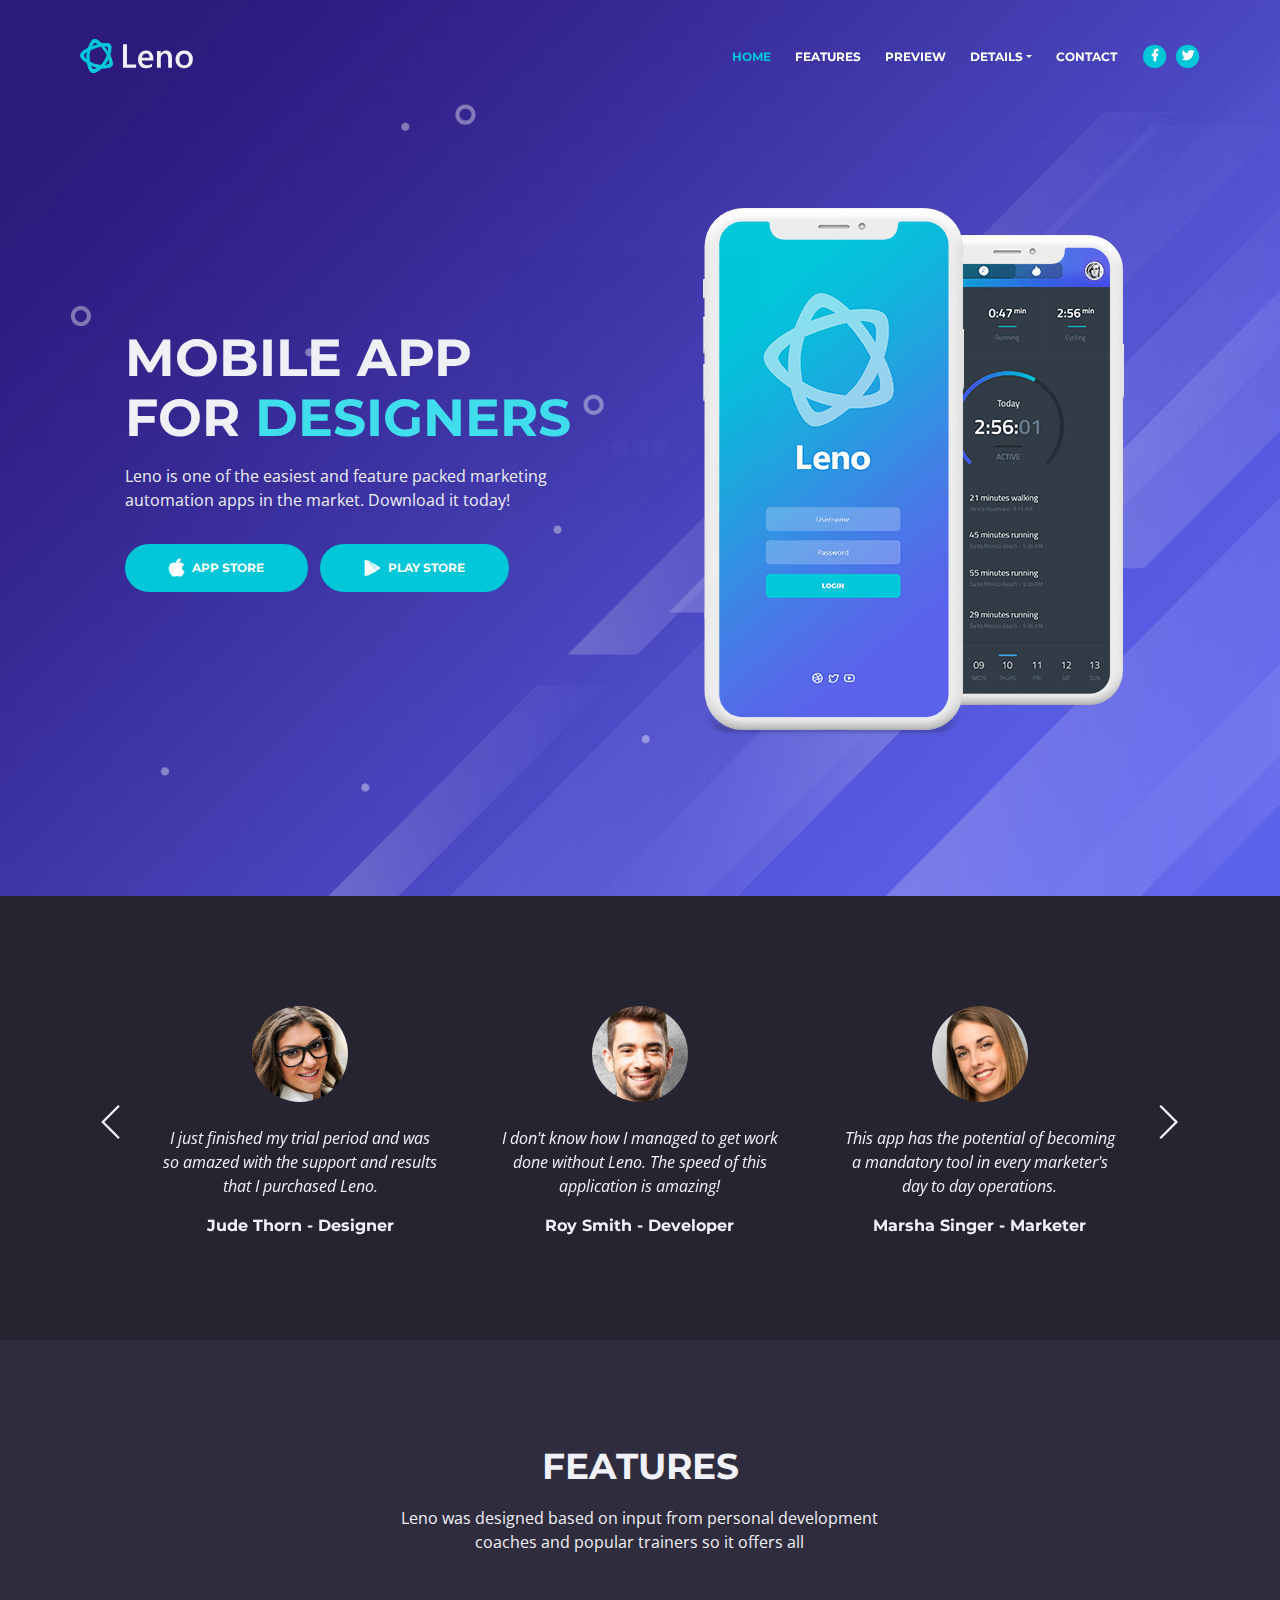
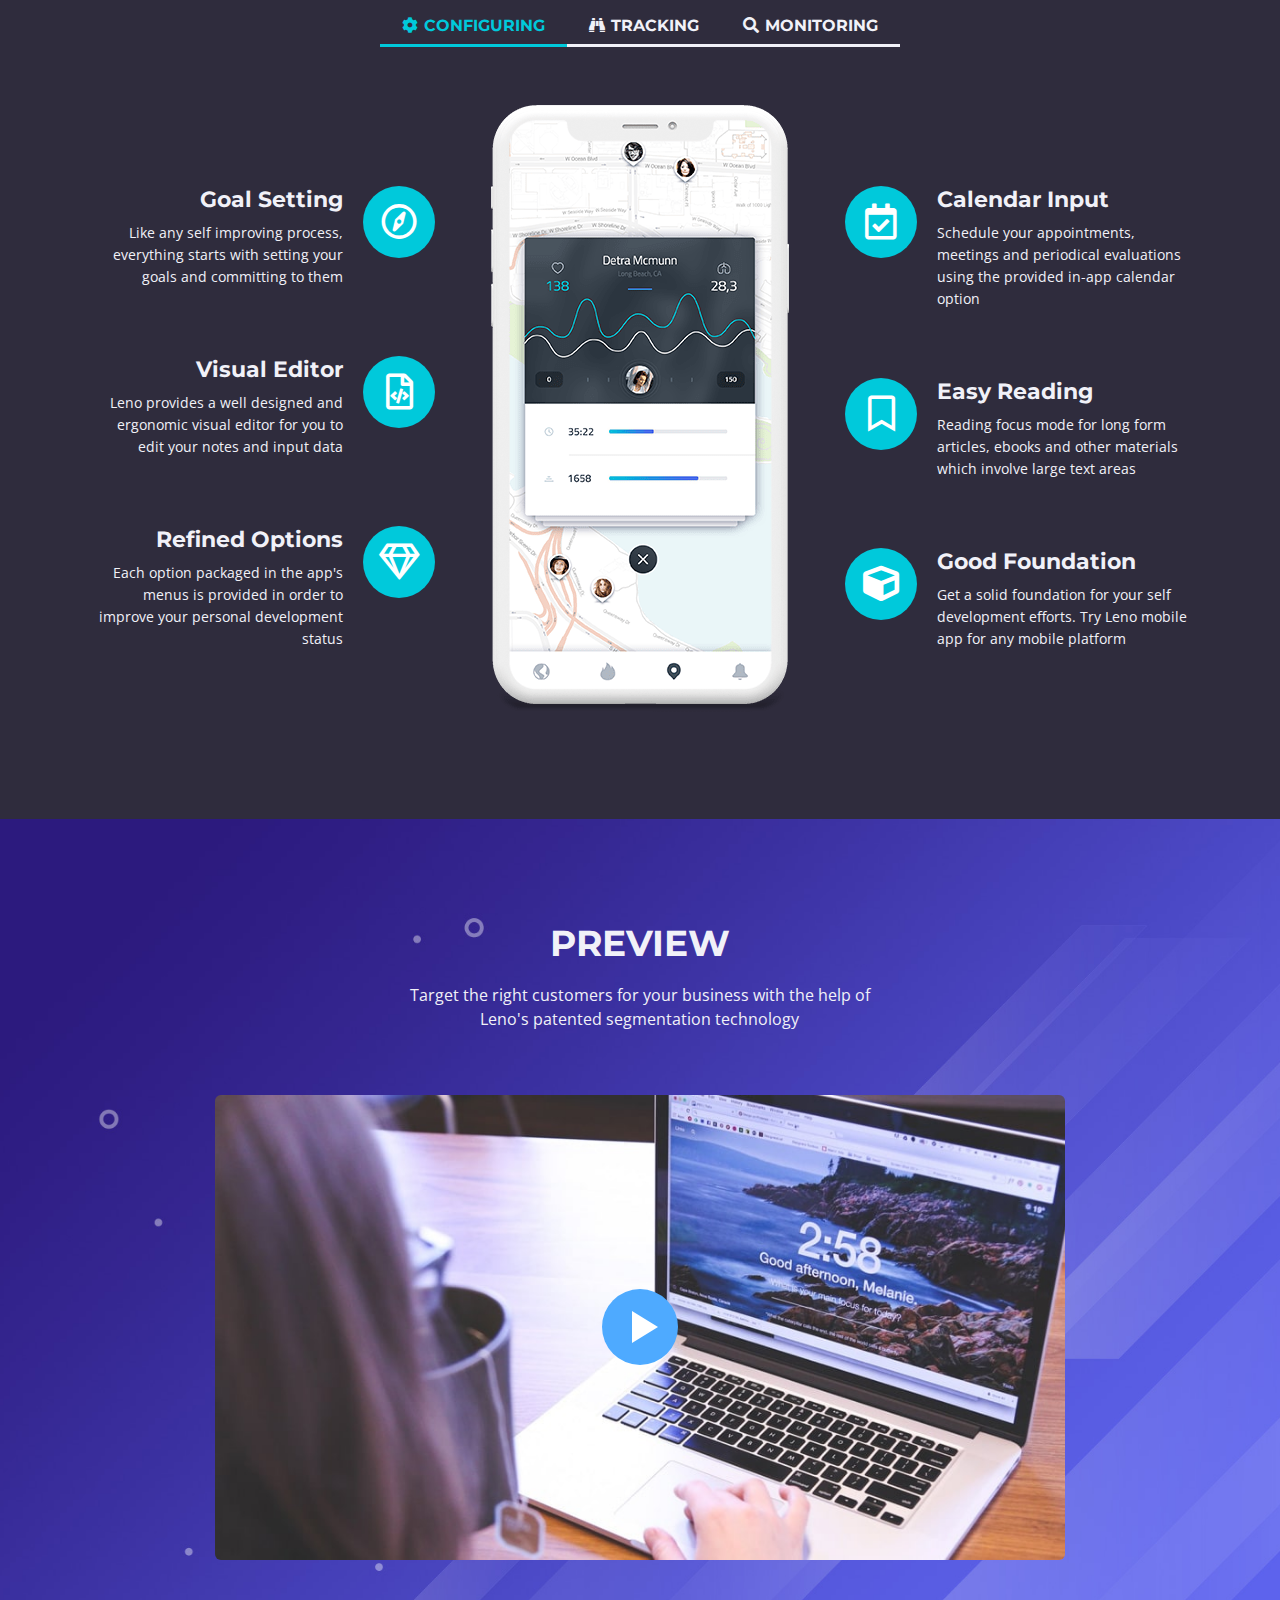
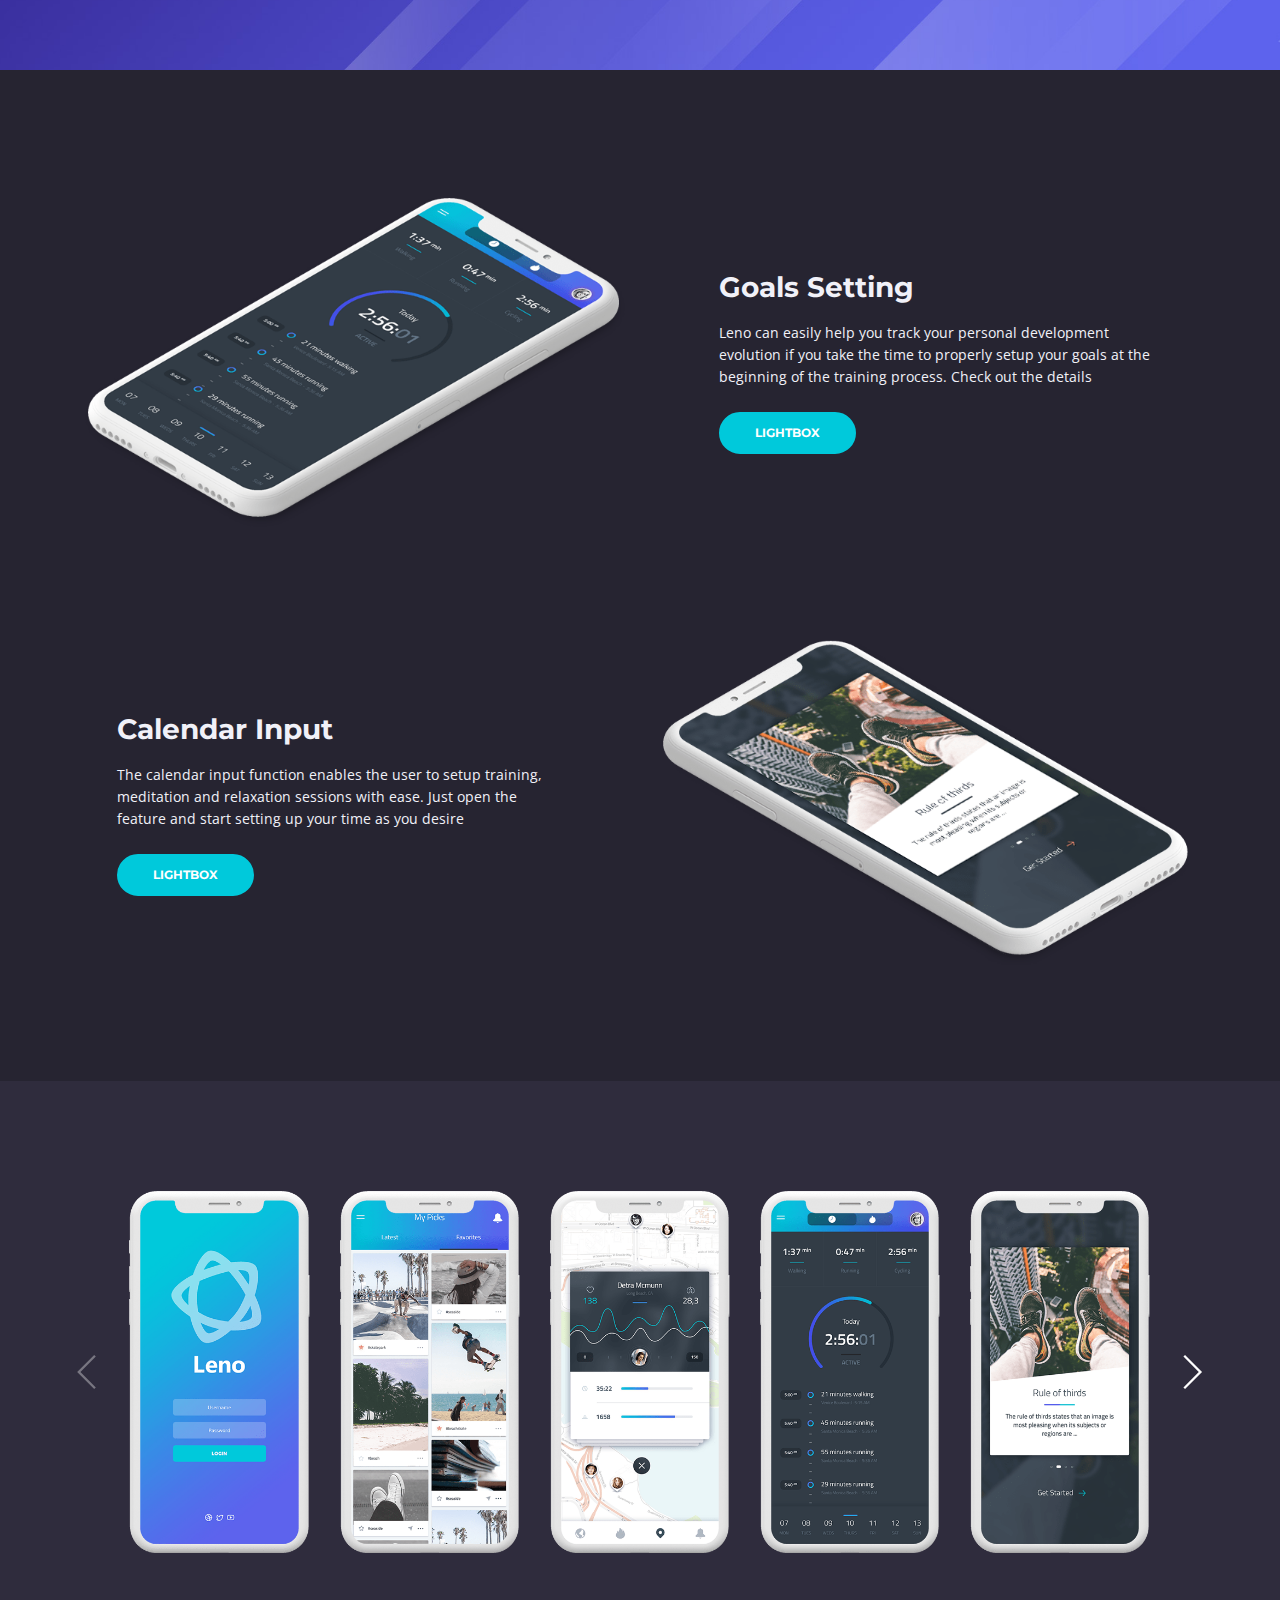
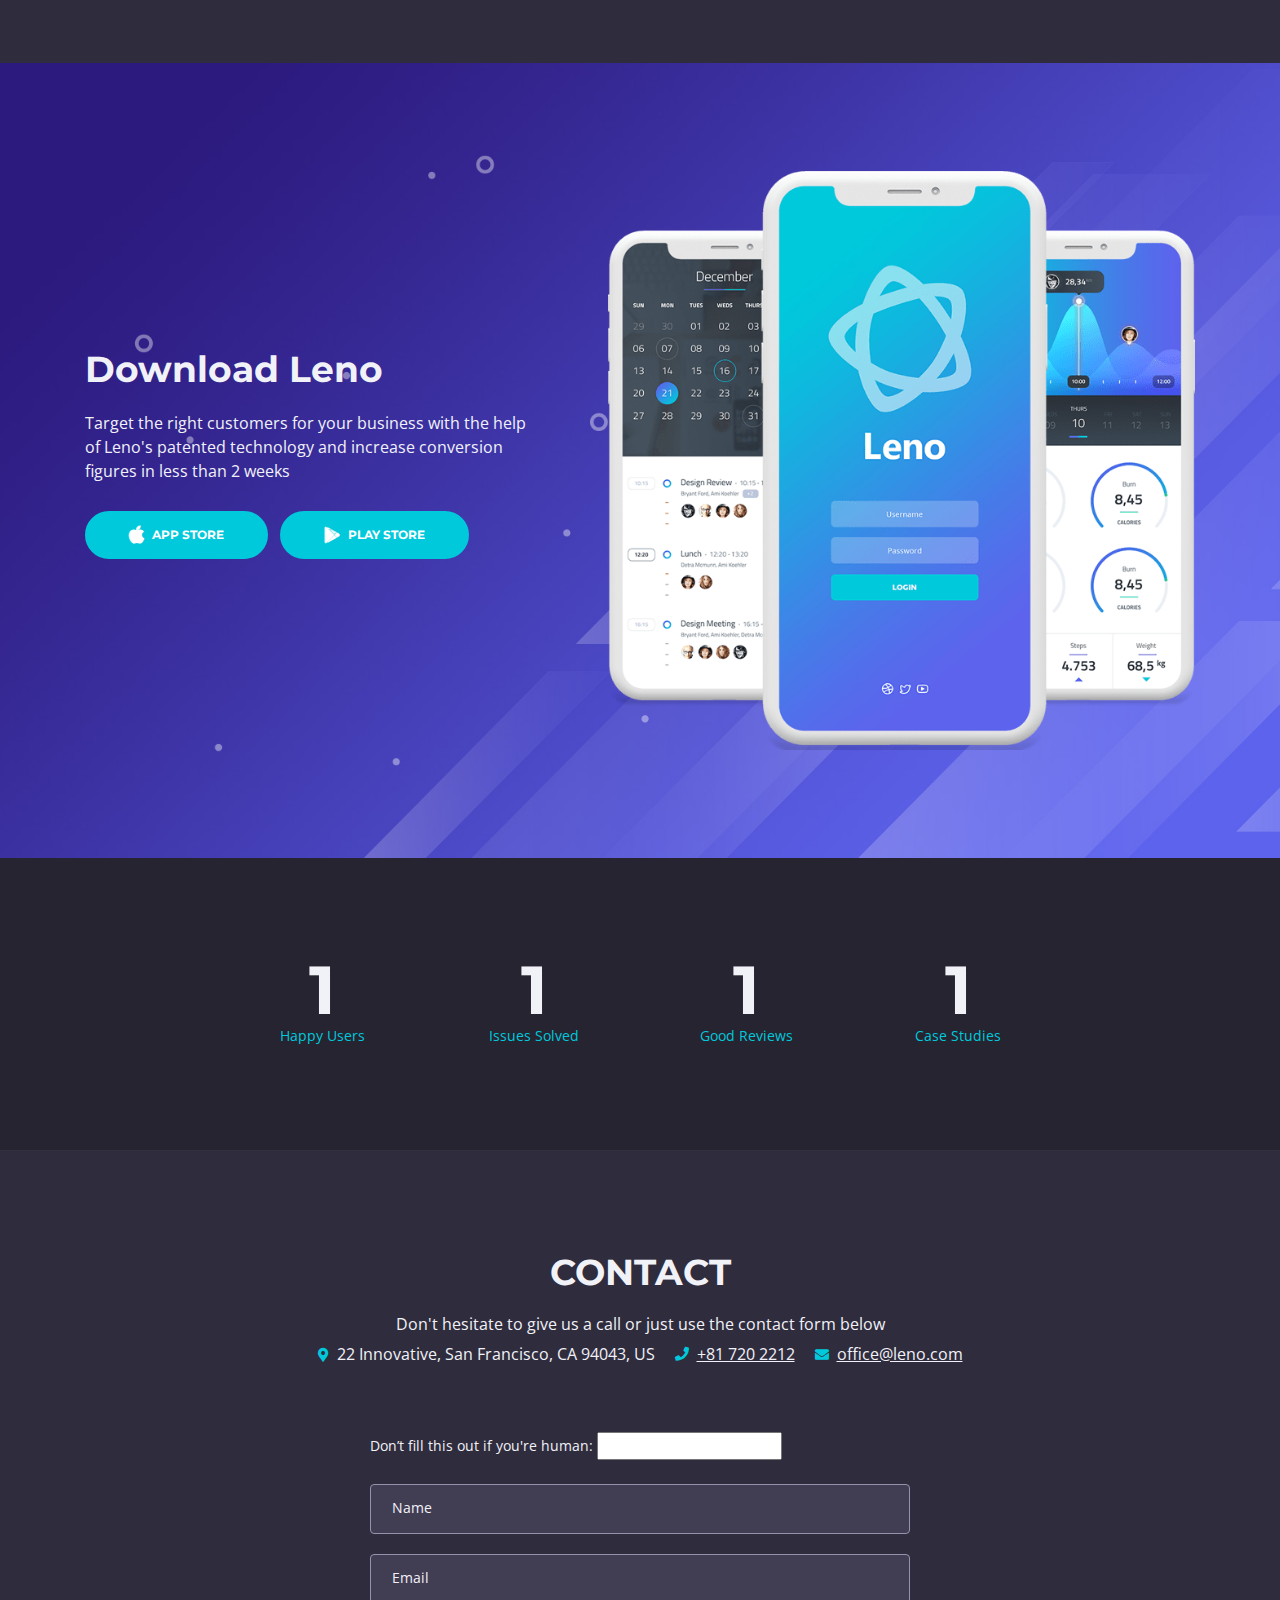
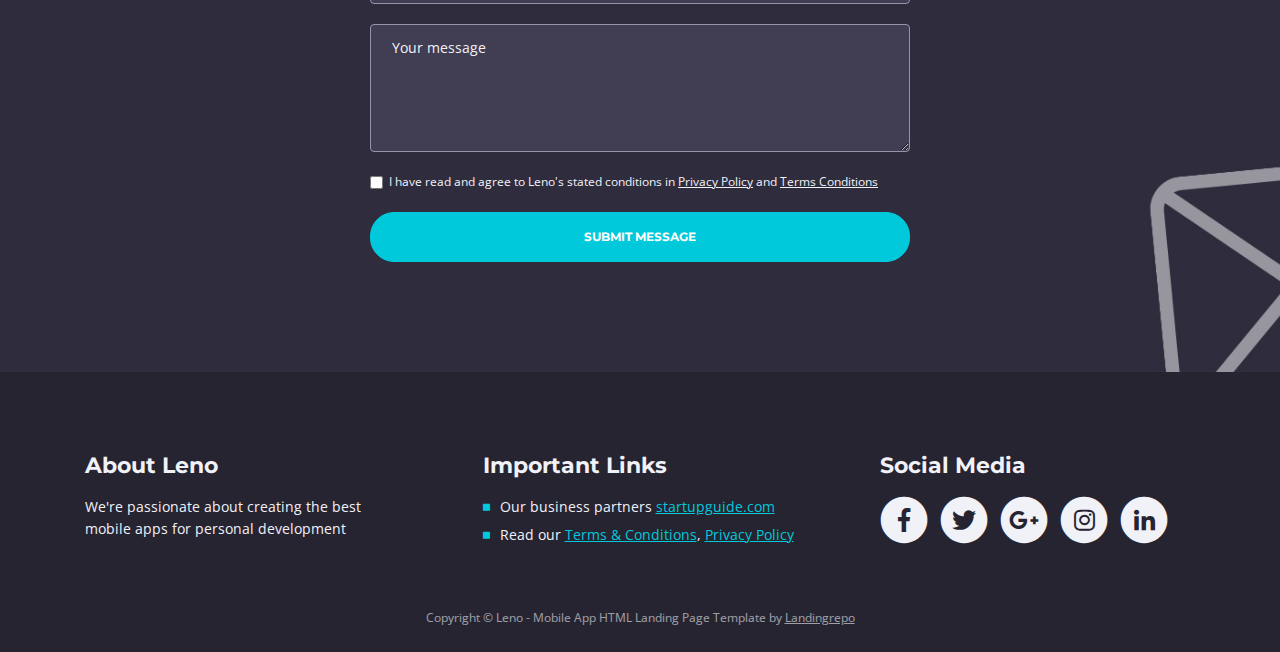
==== commit 2530c997: "FIX: remove recaptcha" ====
--- a/index.html
+++ b/index.html
@@ -805,10 +805,36 @@
             </div> <!-- end of row -->
             <div class="row">
                 <div class="col-lg-6 offset-lg-3">
-                    
+                    <!-- netlify form -->
+                    <!-- <form name="contact" method="POST" data-netlify="true">
+                        <p>
+                            <label>Your Name: <input type="text" name="name" /></label>
+                        </p>
+                        <p>
+                            <label>Your Email: <input type="email" name="email" /></label>
+                        </p>
+                        <p>
+                            <label>Your Role: <select name="role[]" multiple>
+                                    <option value="leader">Leader</option>
+                                    <option value="follower">Follower</option>
+                                </select></label>
+                        </p>
+                        <p>
+                            <label>Message: <textarea name="message"></textarea></label>
+                        </p>
+                        <p>
+                            <button type="submit">Send</button>
+                        </p>
+                    </form> -->
+
+                    <!-- end netlify form -->
                     <!-- Contact Form -->
-                    <form id="contactForm" name="contactForm" data-toggle="validator" data-focus="false" action="POST" data-netlify="true">
-                        <div class="form-group">
+                    <!-- <form id="contactForm" name="contactForm" data-toggle="validator" data-focus="false" action="POST" data-netlify="true"> -->
+                    <form name="contact" method="POST" data-netlify="true"  netlify-honeypot="superbot-field">
+                            <p class="hidden">
+                                <label>Don’t fill this out if you're human: <input name="superbot-field" /></label>
+                            </p>
+                            <div class="form-group">
                             <input type="text" class="form-control-input" id="cname" name="name" required>
                             <label class="label-control" for="cname">Name</label>
                             <div class="help-block with-errors"></div>
@@ -823,9 +849,7 @@
                             <label class="label-control" for="cmessage">Your message</label>
                             <div class="help-block with-errors"></div>
                         </div>
-                        <div class="form-group">
-                            <div id="crecaptcha" data-netlify-recaptcha="true" required></div>
-                        </div>
+
                         <div class="form-group checkbox">
                             <input type="checkbox" id="cterms" name="Agreed-to-Terms" value="Agreed-to-Terms" required>I have read and agree to Leno's stated conditions in <a href="privacy-policy.html">Privacy Policy</a> and <a href="terms-conditions.html">Terms Conditions</a> 
                             <div class="help-block with-errors"></div>
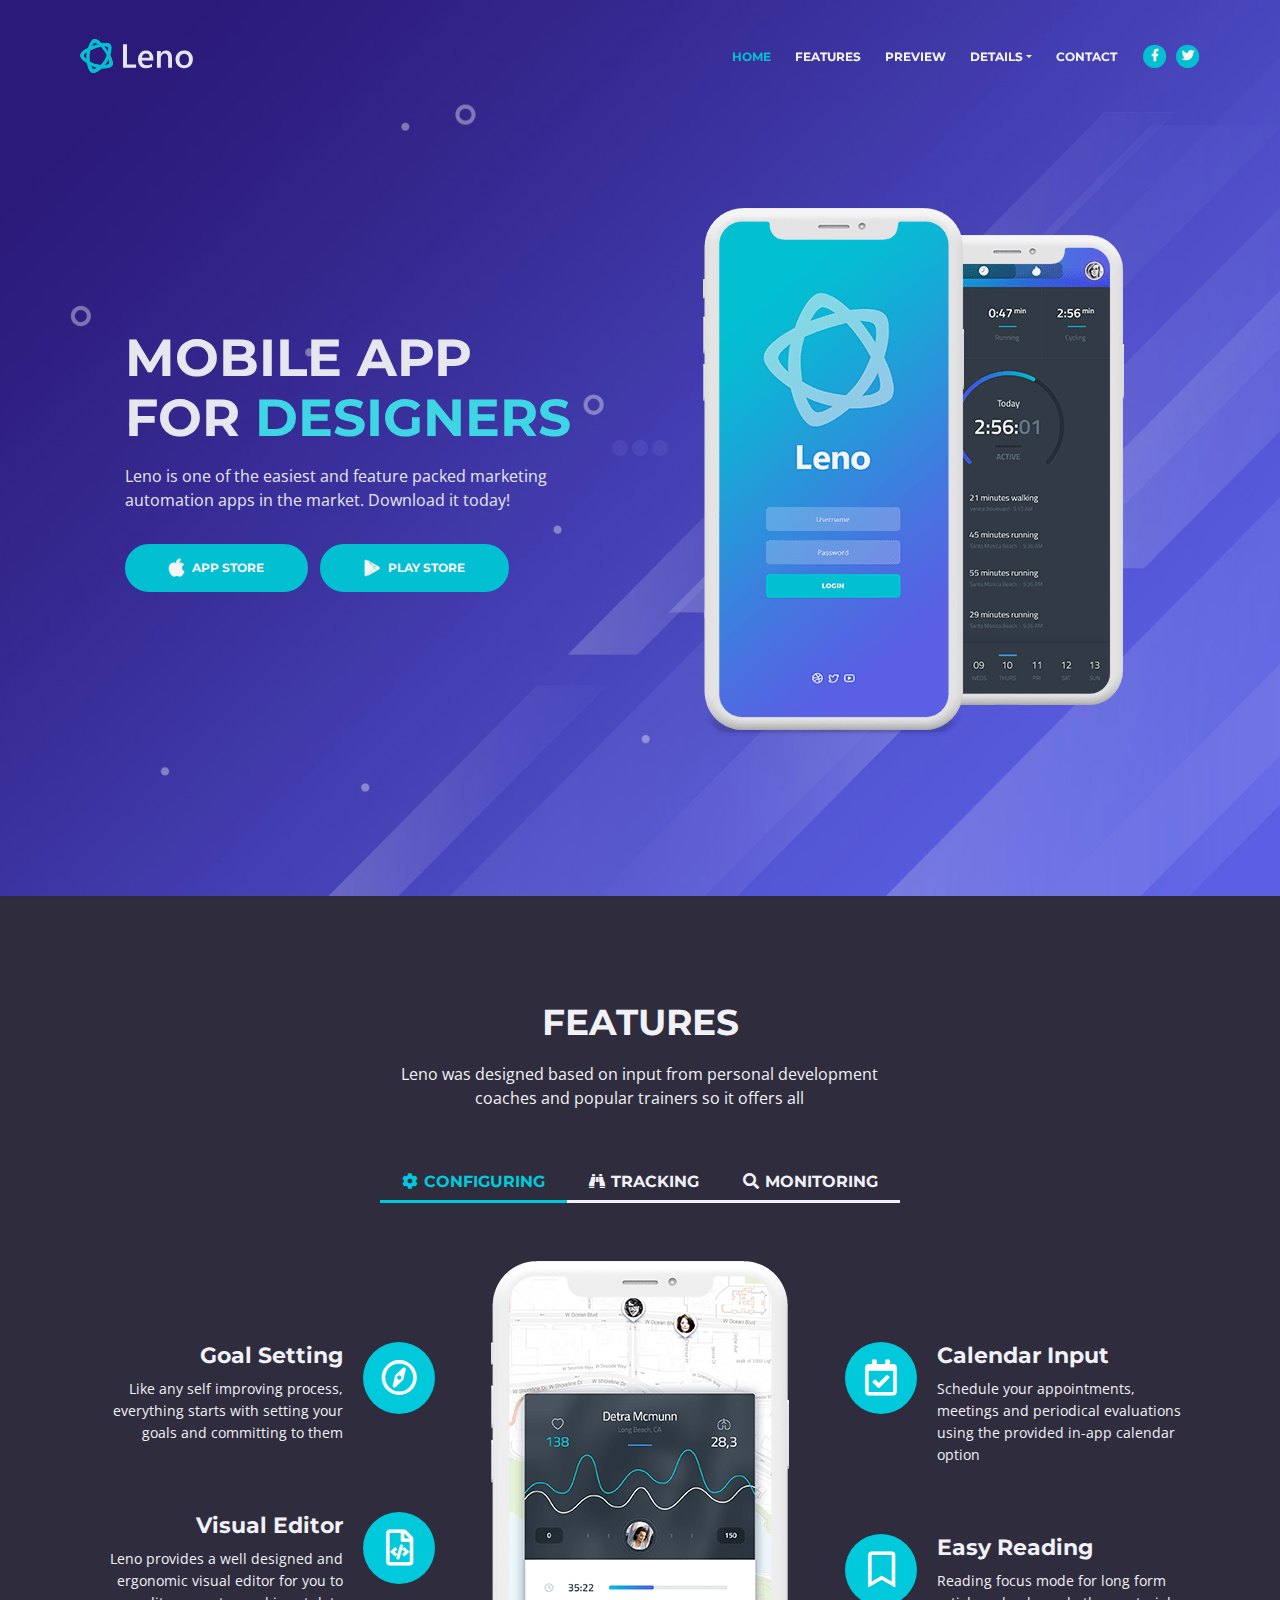
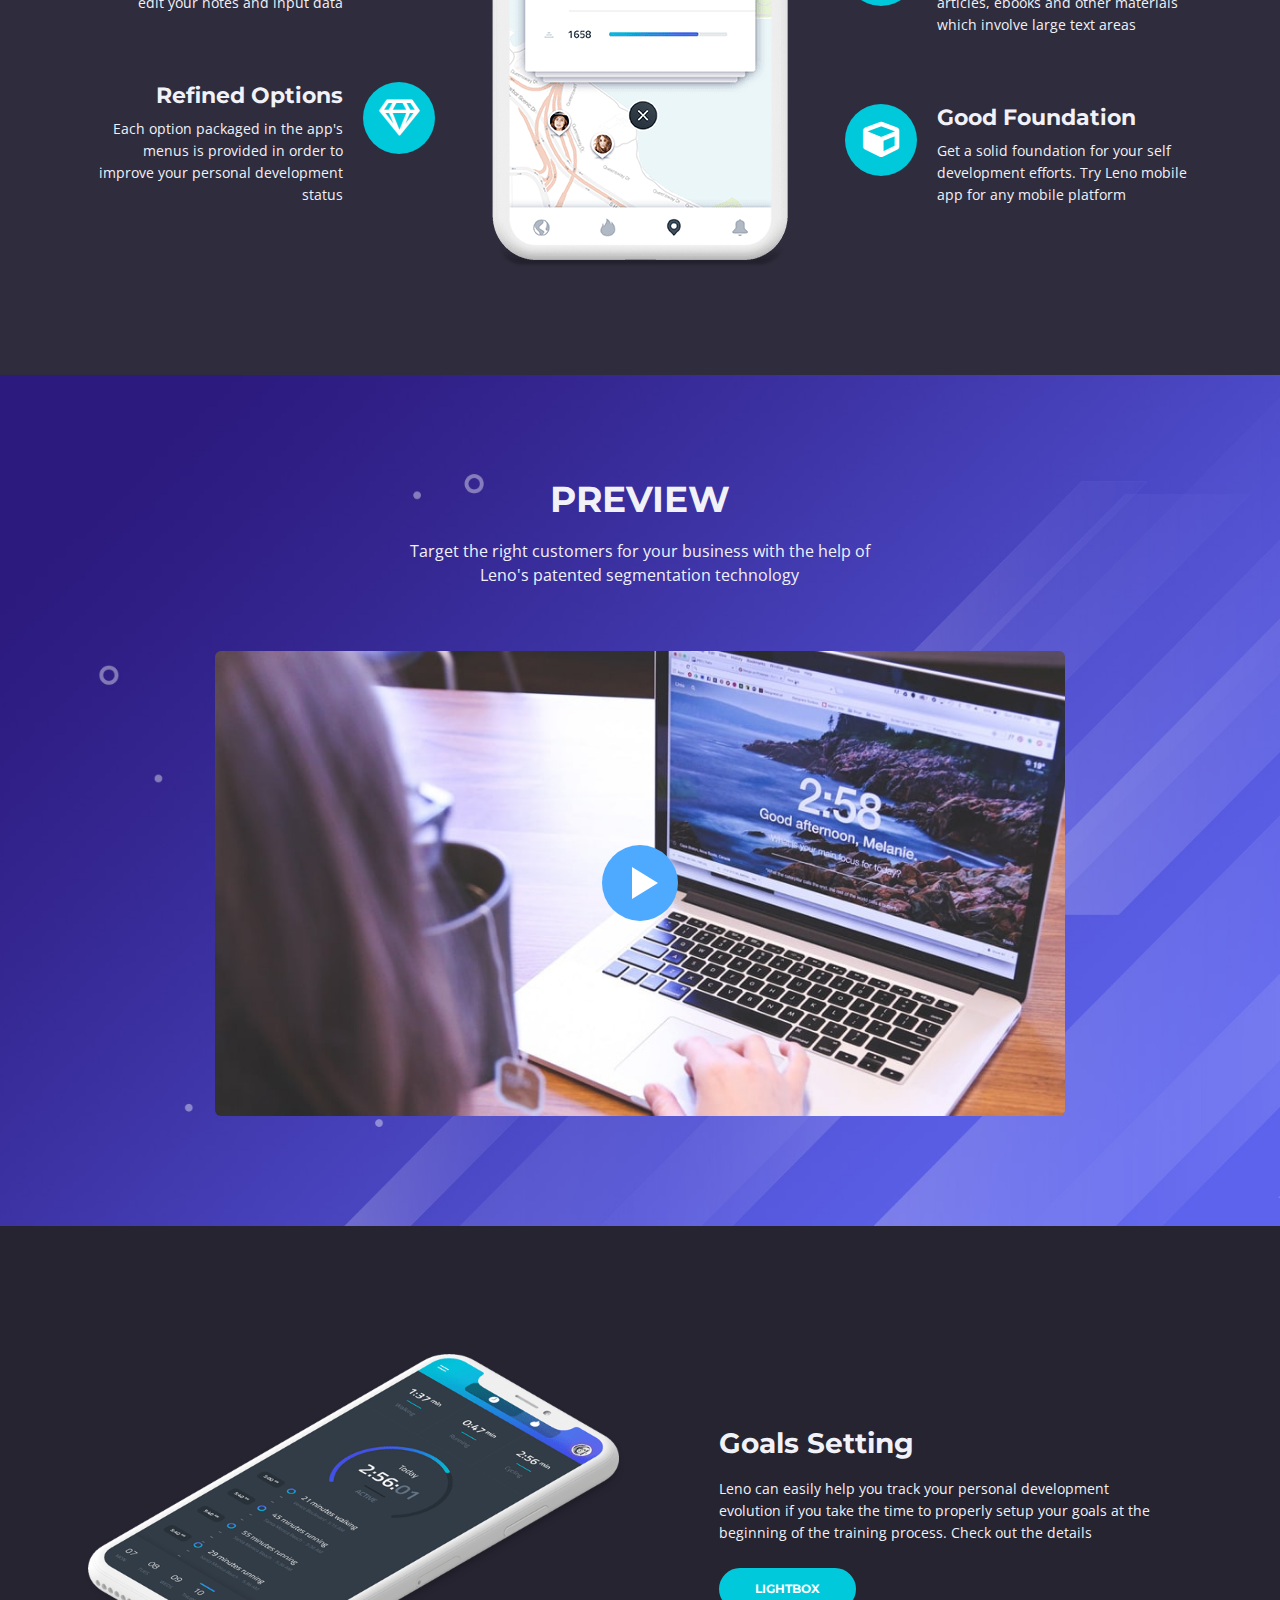
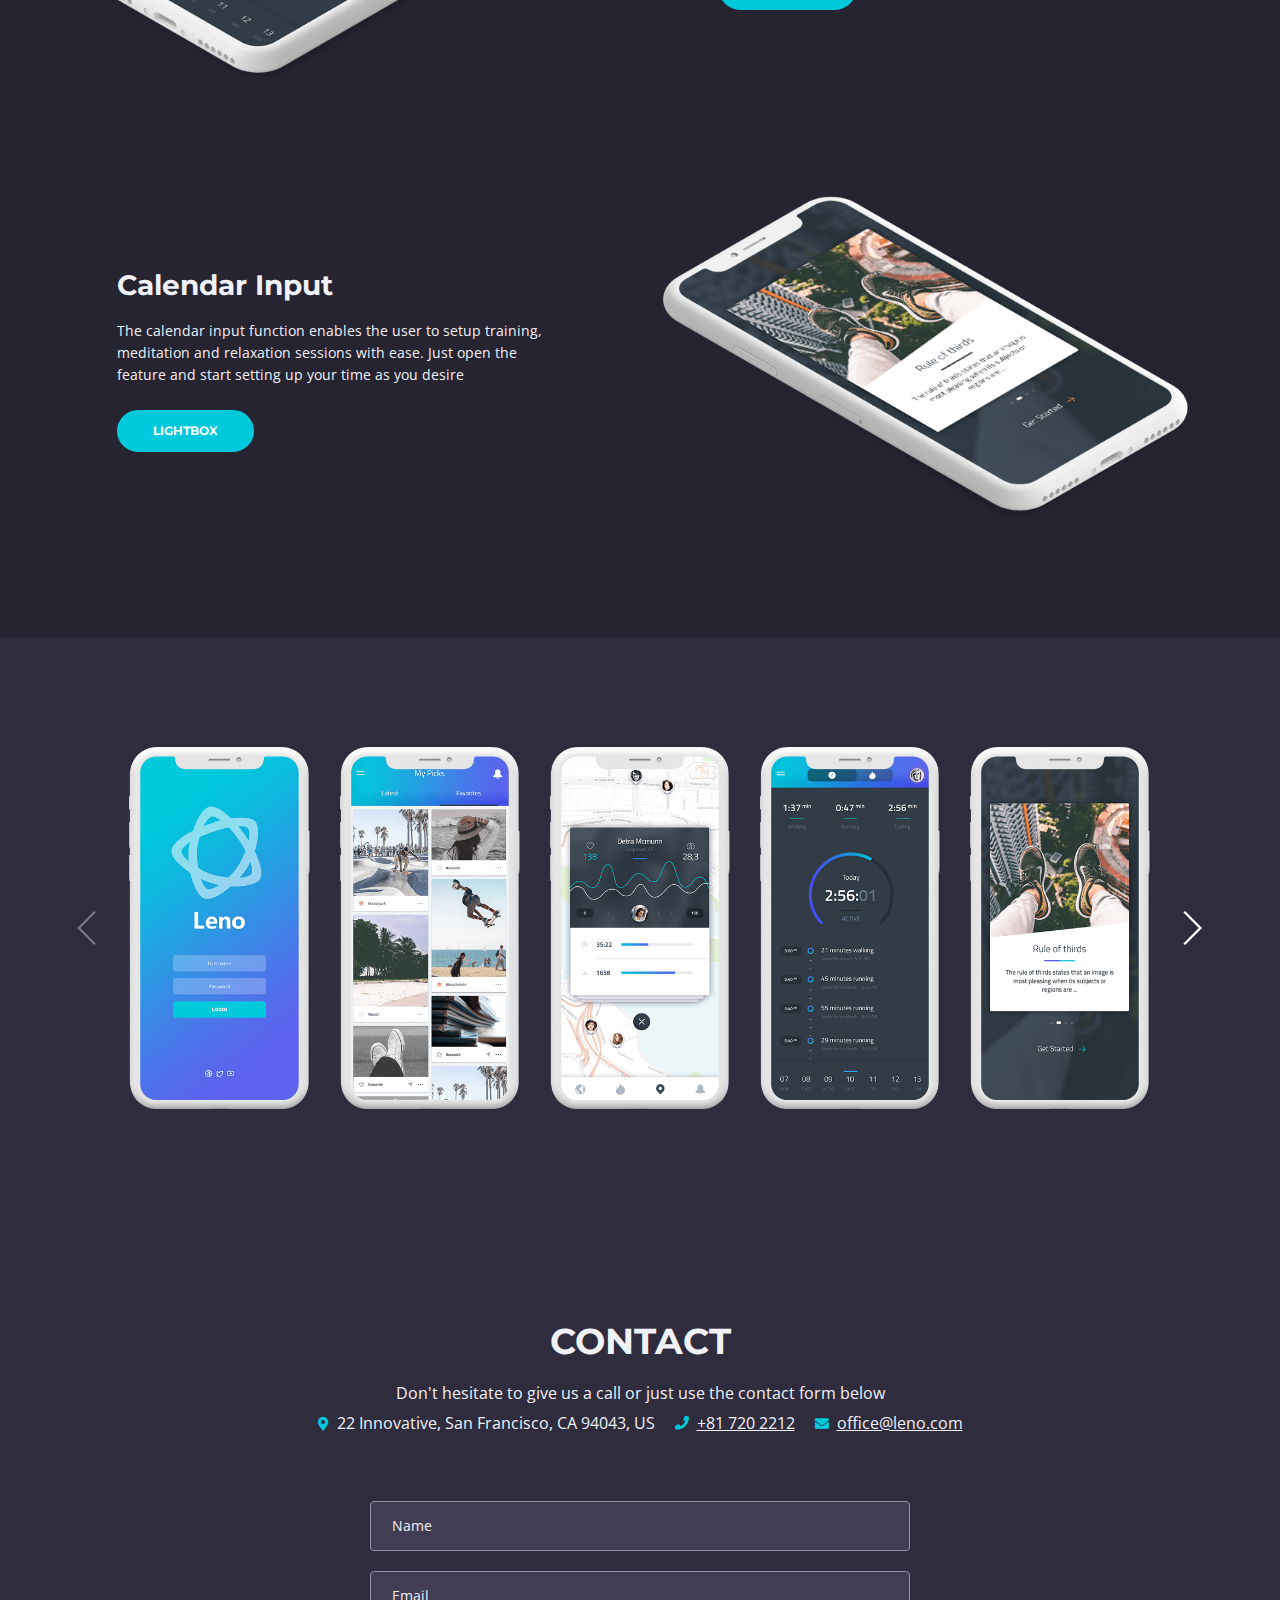
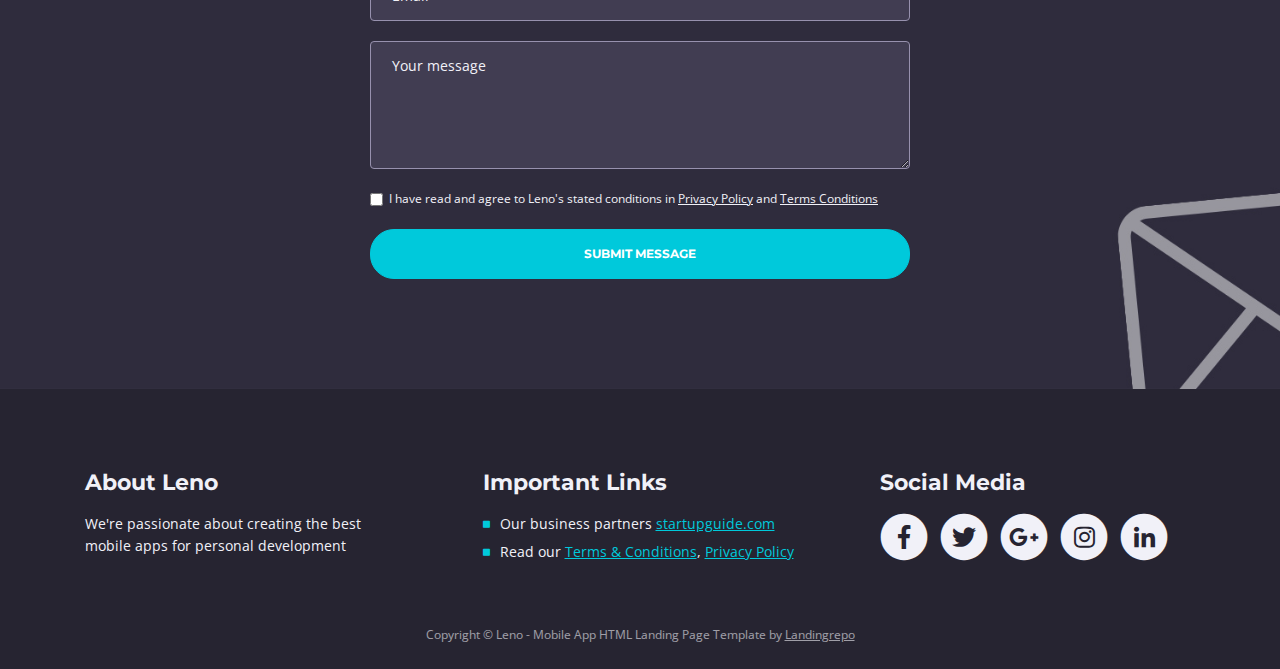
==== commit 707da116: "CHANGE: slimmed down sections for current pitch" ====
--- a/index.html
+++ b/index.html
@@ -131,105 +131,6 @@
     <!-- end of header -->
 
 
-    <!-- Testimonials -->
-    <div class="slider-1">
-        <div class="container">
-            <div class="row">
-                <div class="col-lg-12">
-
-                    <!-- Card Slider -->
-                    <div class="slider-container">
-                        <div class="swiper-container card-slider">
-                            <div class="swiper-wrapper">
-                                
-                                <!-- Slide -->
-                                <div class="swiper-slide">
-                                    <div class="card">
-                                        <img class="card-image" src="images/testimonial-1.jpg" alt="alternative">
-                                        <div class="card-body">
-                                            <p class="testimonial-text">I just finished my trial period and was so amazed with the support and results that I purchased Leno.</p>
-                                            <p class="testimonial-author">Jude Thorn - Designer</p>
-                                        </div>
-                                    </div>
-                                </div> <!-- end of swiper-slide -->
-                                <!-- end of slide -->
-        
-                                <!-- Slide -->
-                                <div class="swiper-slide">
-                                    <div class="card">
-                                        <img class="card-image" src="images/testimonial-2.jpg" alt="alternative">
-                                        <div class="card-body">
-                                            <p class="testimonial-text">I don't know how I managed to get work done without Leno. The speed of this application is amazing!</p>
-                                            <p class="testimonial-author">Roy Smith - Developer</p>
-                                        </div>
-                                    </div>        
-                                </div> <!-- end of swiper-slide -->
-                                <!-- end of slide -->
-        
-                                <!-- Slide -->
-                                <div class="swiper-slide">
-                                    <div class="card">
-                                        <img class="card-image" src="images/testimonial-3.jpg" alt="alternative">
-                                        <div class="card-body">
-                                            <p class="testimonial-text">This app has the potential of becoming a mandatory tool in every marketer's day to day operations.</p>
-                                            <p class="testimonial-author">Marsha Singer - Marketer</p>
-                                        </div>
-                                    </div>        
-                                </div> <!-- end of swiper-slide -->
-                                <!-- end of slide -->
-        
-                                <!-- Slide -->
-                                <div class="swiper-slide">
-                                    <div class="card">
-                                        <img class="card-image" src="images/testimonial-4.jpg" alt="alternative">
-                                        <div class="card-body">
-                                            <p class="testimonial-text">Searching for a great marketing automation app was difficult but thankfully I found Leno.</p>
-                                            <p class="testimonial-author">Tim Shaw - Designer</p>
-                                        </div>
-                                    </div>
-                                </div> <!-- end of swiper-slide -->
-                                <!-- end of slide -->
-        
-                                <!-- Slide -->
-                                <div class="swiper-slide">
-                                    <div class="card">
-                                        <img class="card-image" src="images/testimonial-5.jpg" alt="alternative">
-                                        <div class="card-body">
-                                            <p class="testimonial-text">Leno's support team is amazing. They've helped me with some issues and I am so grateful to them.</p>
-                                            <p class="testimonial-author">Lindsay Spice - Marketer</p>
-                                        </div>
-                                    </div>        
-                                </div> <!-- end of swiper-slide -->
-                                <!-- end of slide -->
-        
-                                <!-- Slide -->
-                                <div class="swiper-slide">
-                                    <div class="card">
-                                        <img class="card-image" src="images/testimonial-6.jpg" alt="alternative">
-                                        <div class="card-body">
-                                            <p class="testimonial-text">Who would have thought that Leno can provide such amazing results in just a few weeks of use</p>
-                                            <p class="testimonial-author">Ann Black - Developer</p>
-                                        </div>
-                                    </div>        
-                                </div> <!-- end of swiper-slide -->
-                                <!-- end of slide -->
-                            
-                            </div> <!-- end of swiper-wrapper -->
-        
-                            <!-- Add Arrows -->
-                            <div class="swiper-button-next"></div>
-                            <div class="swiper-button-prev"></div>
-                            <!-- end of add arrows -->
-        
-                        </div> <!-- end of swiper-container -->
-                    </div> <!-- end of slider-container -->
-                    <!-- end of card slider -->
-
-                </div> <!-- end of col -->
-            </div> <!-- end of row -->
-        </div> <!-- end of container -->
-    </div> <!-- end of slider-1 -->
-    <!-- end of testimonials -->
     
 
     <!-- Features -->
@@ -732,61 +633,6 @@
     <!-- end of screenshots -->
 
 
-    <!-- Download -->
-    <div class="basic-4">
-        <div class="container">
-            <div class="row">
-                <div class="col-lg-6 col-xl-5">
-                    <div class="text-container">
-                        <h2>Download <span class="blue">Leno</span></h2>
-                        <p class="p-large">Target the right customers for your business with the help of Leno's patented technology and increase conversion figures in less than 2 weeks</p>
-                        <a class="btn-solid-lg" href="#your-link"><i class="fab fa-apple"></i>APP STORE</a>
-                        <a class="btn-solid-lg" href="#your-link"><i class="fab fa-google-play"></i>PLAY STORE</a>
-                    </div> <!-- end of text-container -->
-                </div> <!-- end of col -->
-                <div class="col-lg-6 col-xl-7">
-                    <div class="image-container">
-                        <img class="img-fluid" src="images/download.png" alt="alternative">
-                    </div> <!-- end of img-container -->
-                </div> <!-- end of col -->
-            </div> <!-- end of row -->
-        </div> <!-- end of container -->
-    </div> <!-- end of basic-4 -->
-    <!-- end of download -->
-
-
-    <!-- Statistics -->
-    <div class="counter">
-        <div class="container">
-            <div class="row">
-                <div class="col-lg-12">
-                    
-                    <!-- Counter -->
-                    <div id="counter">
-                        <div class="cell">
-                            <div class="counter-value number-count" data-count="231">1</div>
-                            <p class="counter-info">Happy Users</p>
-                        </div>
-                        <div class="cell">
-                            <div class="counter-value number-count" data-count="85">1</div>
-                            <p class="counter-info">Issues Solved</p>
-                        </div>
-                        <div class="cell">
-                            <div class="counter-value number-count" data-count="59">1</div>
-                            <p class="counter-info">Good Reviews</p>
-                        </div>
-                        <div class="cell">
-                            <div class="counter-value number-count" data-count="127">1</div>
-                            <p class="counter-info">Case Studies</p>
-                        </div>
-                    </div>
-                    <!-- end of counter -->
-                    
-                </div> <!-- end of col -->
-            </div> <!-- end of row -->
-        </div> <!-- end of container -->
-    </div> <!-- end of counter -->
-    <!-- end of statistics -->
 
 
     <!-- Contact -->
--- a/css/styles.css
+++ b/css/styles.css
@@ -75,6 +75,9 @@
 	padding-left: 1.25rem;
 }
 
+.hidden {
+	display: none;
+}
 h1 {
 	color: #f1f1f8;
 	font: 700 2.5rem/2.875rem "Montserrat", sans-serif;
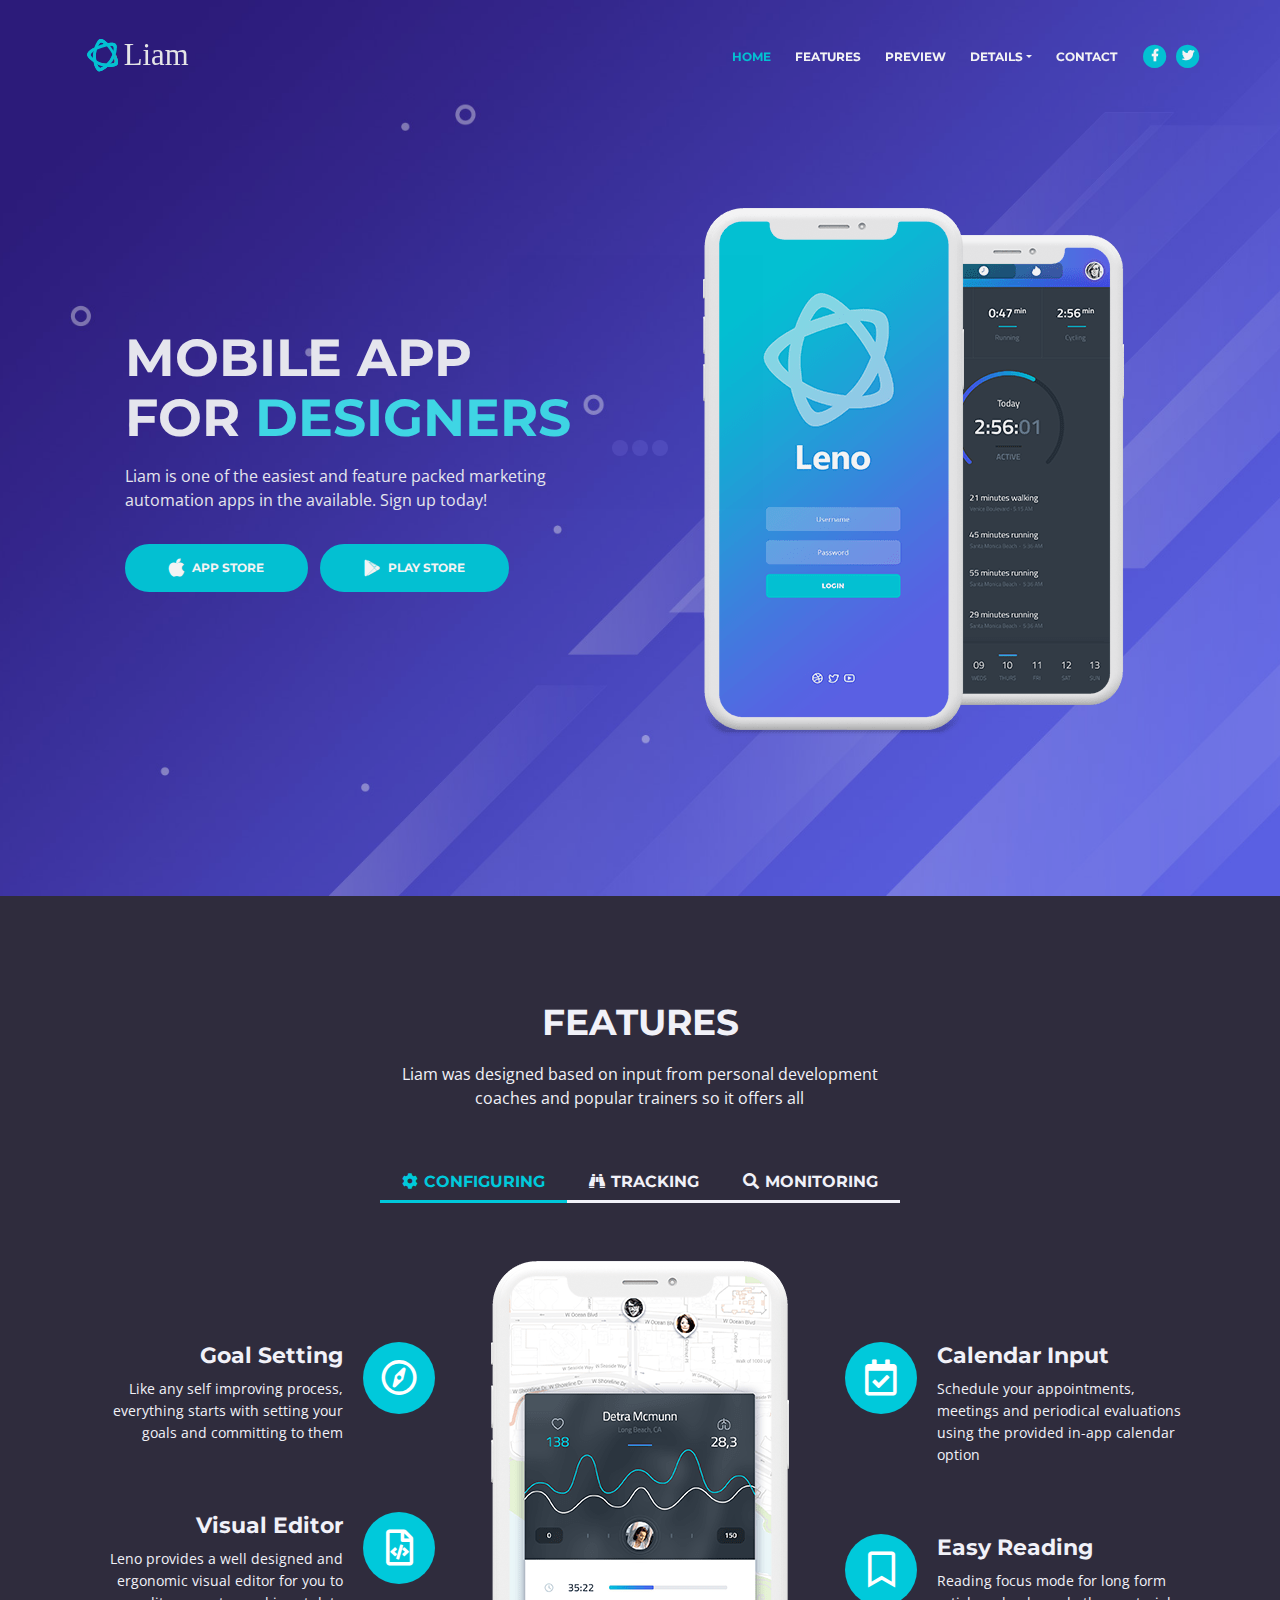
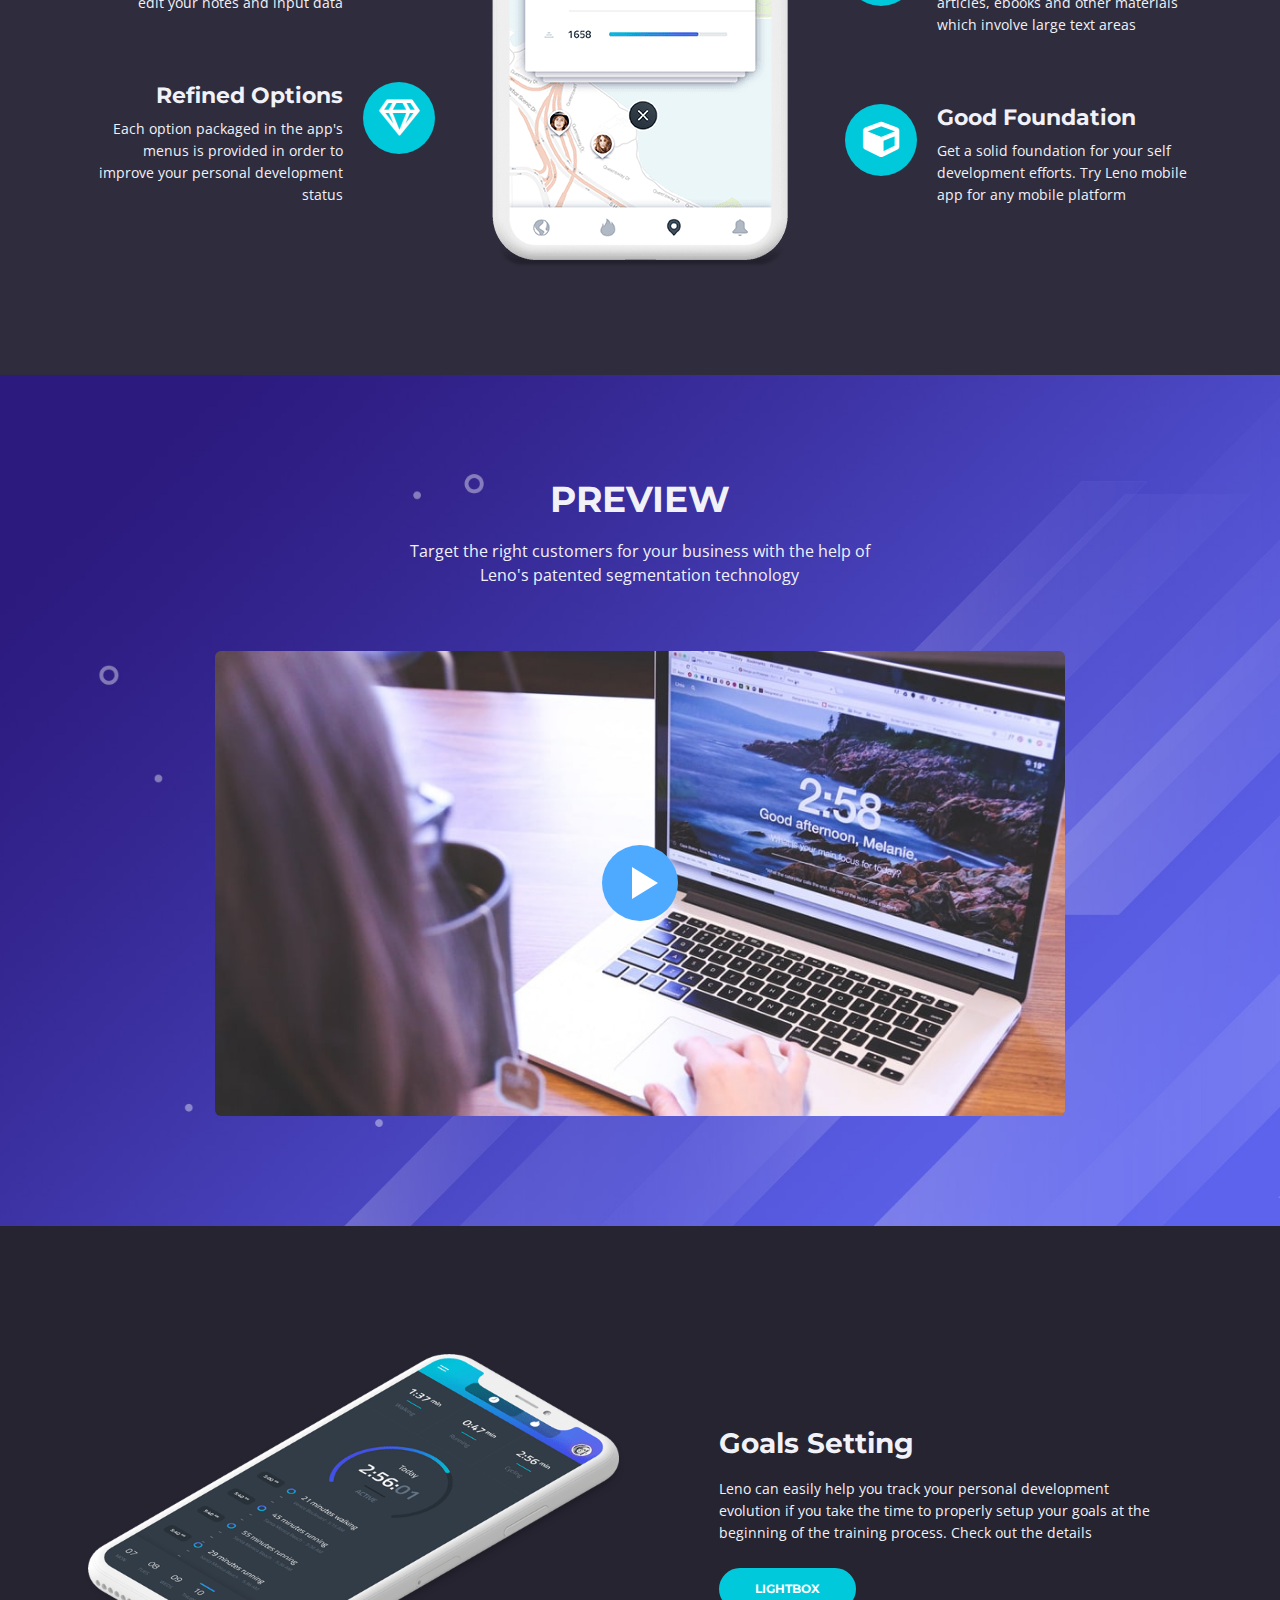
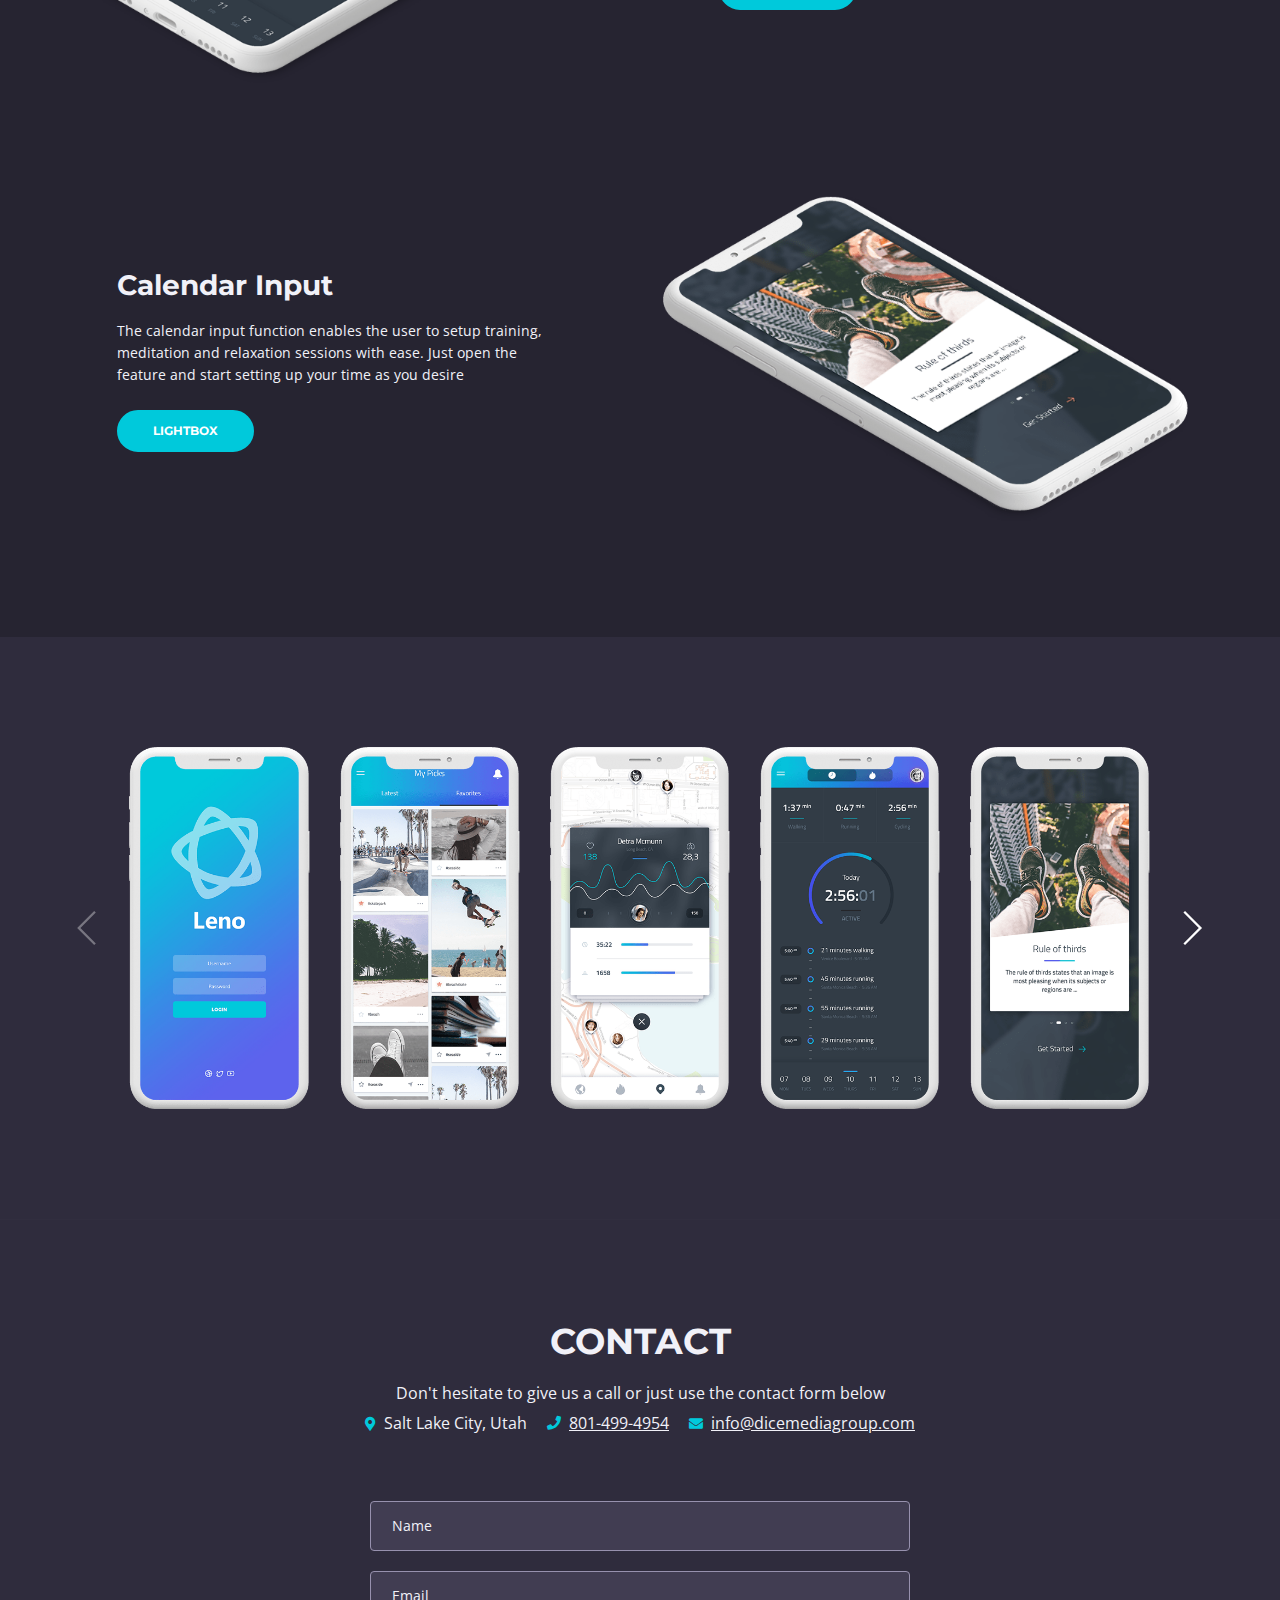
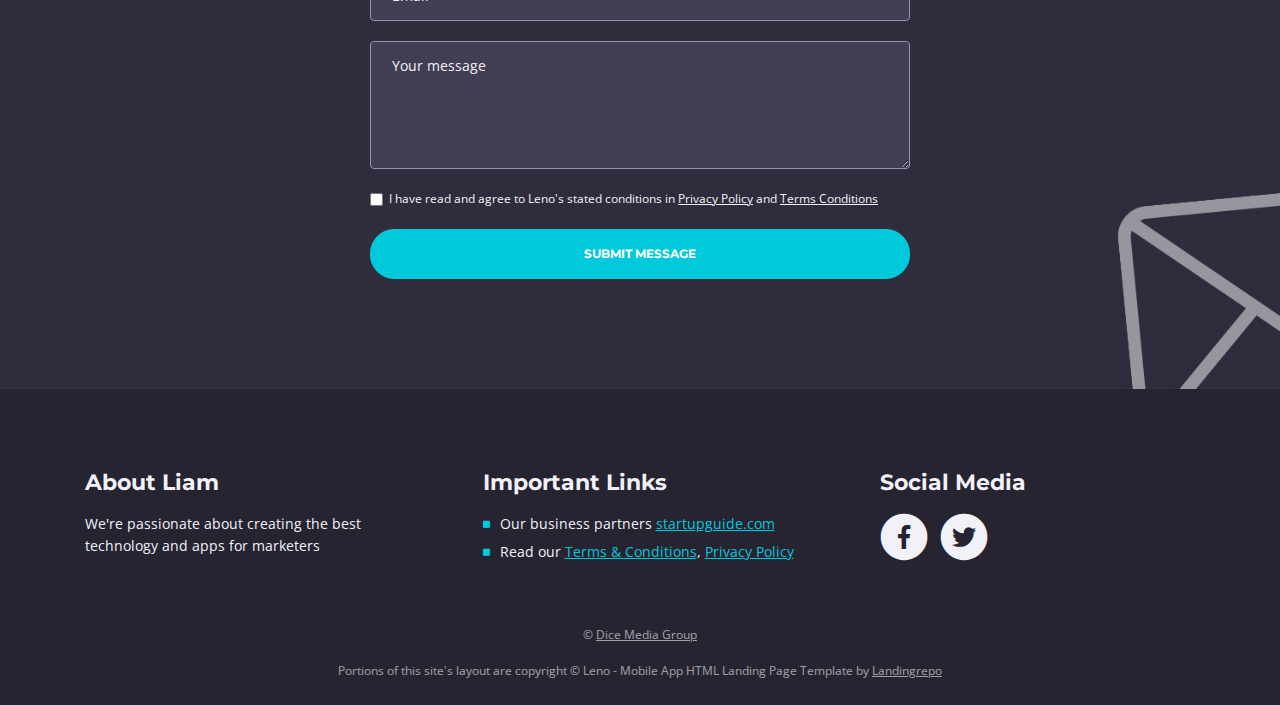
==== commit 93384bbf: "CHANGE: text and links in front page" ====
--- a/index.html
+++ b/index.html
@@ -18,7 +18,7 @@
 	<meta property="og:type" content="article" />
 
     <!-- Website Title -->
-    <title>Leno - Mobile App HTML Landing Page Template</title>
+    <title>Liam - Lissome Intelligent Assistant for Marketing</title>
     
     <!-- Styles -->
     <link href="https://fonts.googleapis.com/css?family=Montserrat:400,600,700" rel="stylesheet">
@@ -89,13 +89,13 @@
             </ul>
             <span class="nav-item social-icons">
                 <span class="fa-stack">
-                    <a href="#your-link">
+                    <a href="https://www.facebook.com/Liam-Lissome-Intelligent-Assistant-for-Marketing-111431230382833/?modal=admin_todo_tour">
                         <i class="fas fa-circle fa-stack-2x"></i>
                         <i class="fab fa-facebook-f fa-stack-1x"></i>
                     </a>
                 </span>
                 <span class="fa-stack">
-                    <a href="#your-link">
+                    <a href="https://twitter.com/AssistantLiam">
                         <i class="fas fa-circle fa-stack-2x"></i>
                         <i class="fab fa-twitter fa-stack-1x"></i>
                     </a>
@@ -114,7 +114,7 @@
                     <div class="col-lg-6">
                         <div class="text-container">
                             <h1>MOBILE APP <br>FOR <span id="js-rotating">DESIGNERS, MARKETERS, DEVELOPERS</span></h1>
-                            <p class="p-large">Leno is one of the easiest and feature packed marketing automation apps in the market. Download it today!</p>
+                            <p class="p-large">Liam is one of the easiest and feature packed marketing automation apps in the available. Sign up today!</p>
                             <a class="btn-solid-lg page-scroll" href="#your-link"><i class="fab fa-apple"></i>APP STORE</a>
                             <a class="btn-solid-lg page-scroll" href="#your-link"><i class="fab fa-google-play"></i>PLAY STORE</a>
                         </div>
@@ -139,7 +139,7 @@
             <div class="row">
                 <div class="col-lg-12">
                     <h2>FEATURES</h2>
-                    <div class="p-heading p-large">Leno was designed based on input from personal development coaches and popular trainers so it offers all</div>
+                    <div class="p-heading p-large">Liam was designed based on input from personal development coaches and popular trainers so it offers all</div>
                 </div> <!-- end of col -->
             </div> <!-- end of row -->
             <div class="row">
@@ -643,37 +643,15 @@
                     <h2>CONTACT</h2>
                     <ul class="list-unstyled li-space-lg">
                         <li class="address">Don't hesitate to give us a call or just use the contact form below</li>
-                        <li><i class="fas fa-map-marker-alt"></i>22 Innovative, San Francisco, CA 94043, US</li>
-                        <li><i class="fas fa-phone"></i><a class="blue" href="tel:003024630820">+81 720 2212</a></li>
-                        <li><i class="fas fa-envelope"></i><a class="blue" href="mailto:office@leno.com">office@leno.com</a></li>
+                        <li><i class="fas fa-map-marker-alt"></i>Salt Lake City, Utah</li>
+                        <li><i class="fas fa-phone"></i><a class="blue" href="tel:8014994954">801-499-4954</a></li>
+                        <li><i class="fas fa-envelope"></i><a class="blue" href="mailto:mike@dicemediagroup.com">info@dicemediagroup.com</a></li>
                     </ul>
                 </div> <!-- end of col -->
             </div> <!-- end of row -->
             <div class="row">
                 <div class="col-lg-6 offset-lg-3">
-                    <!-- netlify form -->
-                    <!-- <form name="contact" method="POST" data-netlify="true">
-                        <p>
-                            <label>Your Name: <input type="text" name="name" /></label>
-                        </p>
-                        <p>
-                            <label>Your Email: <input type="email" name="email" /></label>
-                        </p>
-                        <p>
-                            <label>Your Role: <select name="role[]" multiple>
-                                    <option value="leader">Leader</option>
-                                    <option value="follower">Follower</option>
-                                </select></label>
-                        </p>
-                        <p>
-                            <label>Message: <textarea name="message"></textarea></label>
-                        </p>
-                        <p>
-                            <button type="submit">Send</button>
-                        </p>
-                    </form> -->
-
-                    <!-- end netlify form -->
+
                     <!-- Contact Form -->
                     <!-- <form id="contactForm" name="contactForm" data-toggle="validator" data-focus="false" action="POST" data-netlify="true"> -->
                     <form name="contact" method="POST" data-netlify="true"  netlify-honeypot="superbot-field">
@@ -722,8 +700,8 @@
             <div class="row">
                 <div class="col-md-4">
                     <div class="footer-col">
-                        <h4>About Leno</h4>
-                        <p>We're passionate about creating the best mobile apps for personal development</p>
+                        <h4>About Liam</h4>
+                        <p>We're passionate about creating the best technology and apps for marketers</p>
                     </div>
                 </div> <!-- end of col -->
                 <div class="col-md-4">
@@ -745,35 +723,29 @@
                     <div class="footer-col last">
                         <h4>Social Media</h4>
                         <span class="fa-stack">
-                            <a href="#your-link">
+                            <a href="https://www.facebook.com/Liam-Lissome-Intelligent-Assistant-for-Marketing-111431230382833/" target="_blank">
                                 <i class="fas fa-circle fa-stack-2x"></i>
                                 <i class="fab fa-facebook-f fa-stack-1x"></i>
                             </a>
                         </span>
                         <span class="fa-stack">
-                            <a href="#your-link">
+                            <a href="https://twitter.com/AssistantLiam" target="_blank">
                                 <i class="fas fa-circle fa-stack-2x"></i>
                                 <i class="fab fa-twitter fa-stack-1x"></i>
                             </a>
                         </span>
-                        <span class="fa-stack">
-                            <a href="#your-link">
-                                <i class="fas fa-circle fa-stack-2x"></i>
-                                <i class="fab fa-google-plus-g fa-stack-1x"></i>
-                            </a>
-                        </span>
-                        <span class="fa-stack">
-                            <a href="#your-link">
+                        <!-- <span class="fa-stack">
+                            <a href="#your-link" target="_blank">
                                 <i class="fas fa-circle fa-stack-2x"></i>
                                 <i class="fab fa-instagram fa-stack-1x"></i>
                             </a>
-                        </span>
-                        <span class="fa-stack">
-                            <a href="#your-link">
+                        </span> -->
+                        <!-- <span class="fa-stack">
+                            <a href="#your-link" target="_blank">
                                 <i class="fas fa-circle fa-stack-2x"></i>
                                 <i class="fab fa-linkedin-in fa-stack-1x"></i>
                             </a>
-                        </span>
+                        </span> -->
                     </div> 
                 </div> <!-- end of col -->
             </div> <!-- end of row -->
@@ -787,7 +759,13 @@
         <div class="container">
             <div class="row">
                 <div class="col-lg-12">
-                    <p class="p-small">Copyright © Leno - Mobile App HTML Landing Page Template by <a href="https://landingrepo.com">Landingrepo</a></p>
+                    <p class="p-small">
+                        &copy; <a href="https://www.dicemediagroup.com">Dice Media Group</a>
+                    </p>
+                    <p class="p-small">
+                        Portions of this site's layout are copyright &copy; Leno - Mobile App HTML Landing Page Template by 
+                        <a href="https://landingrepo.com">Landingrepo</a>
+                    </p>
                 </div> <!-- end of col -->
             </div> <!-- enf of row -->
         </div> <!-- end of container -->
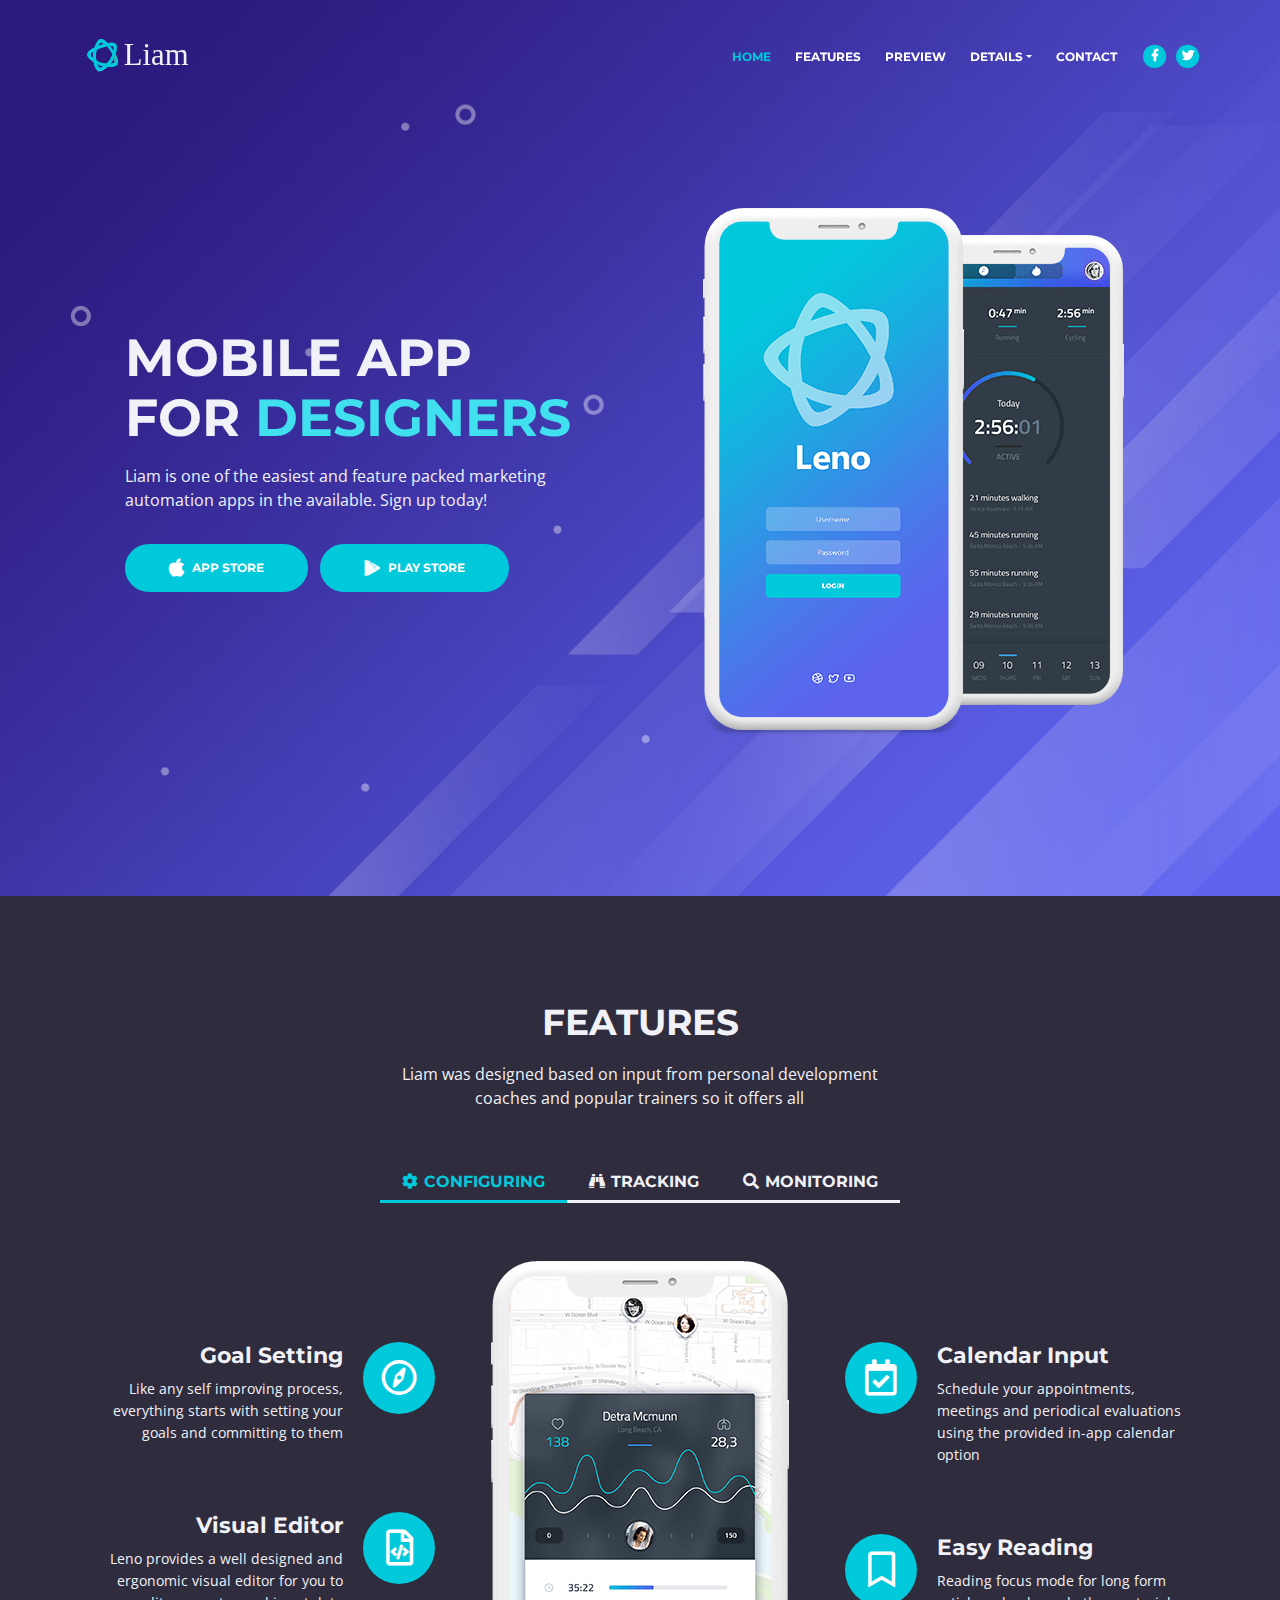
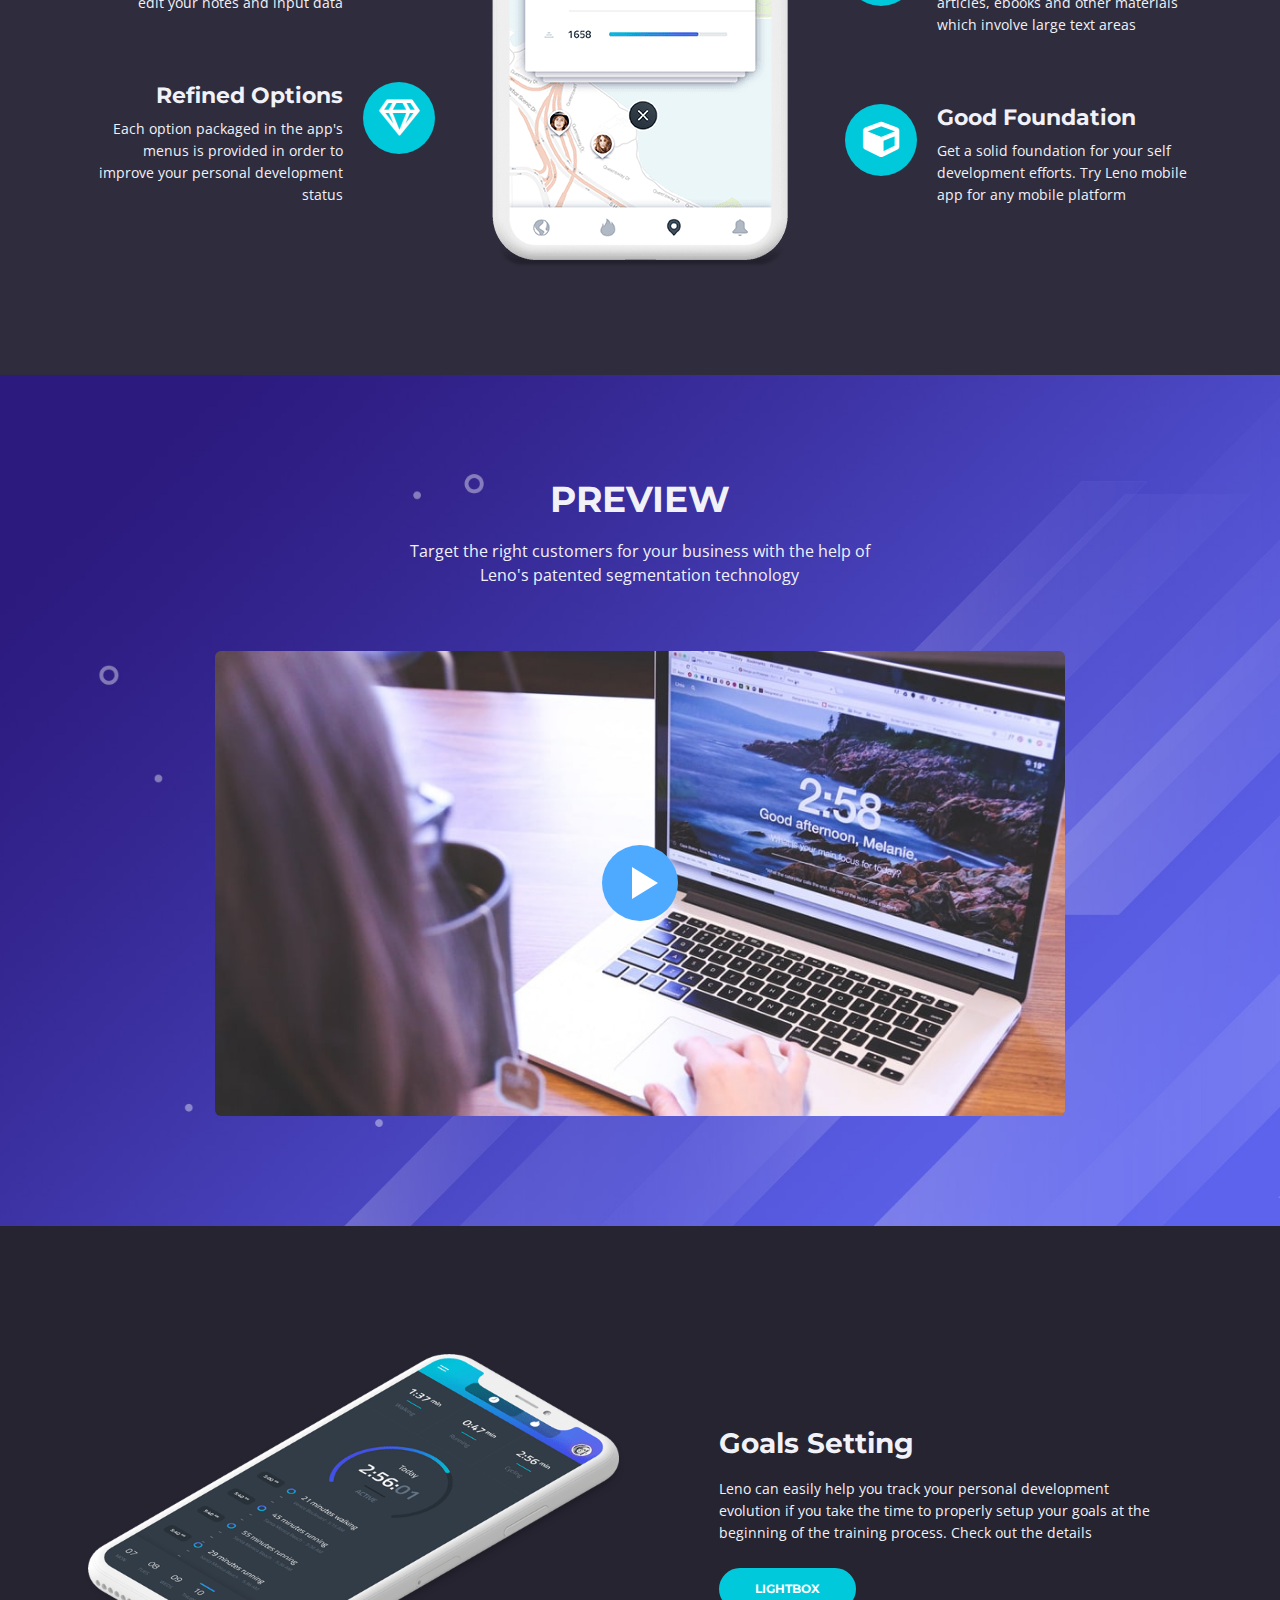
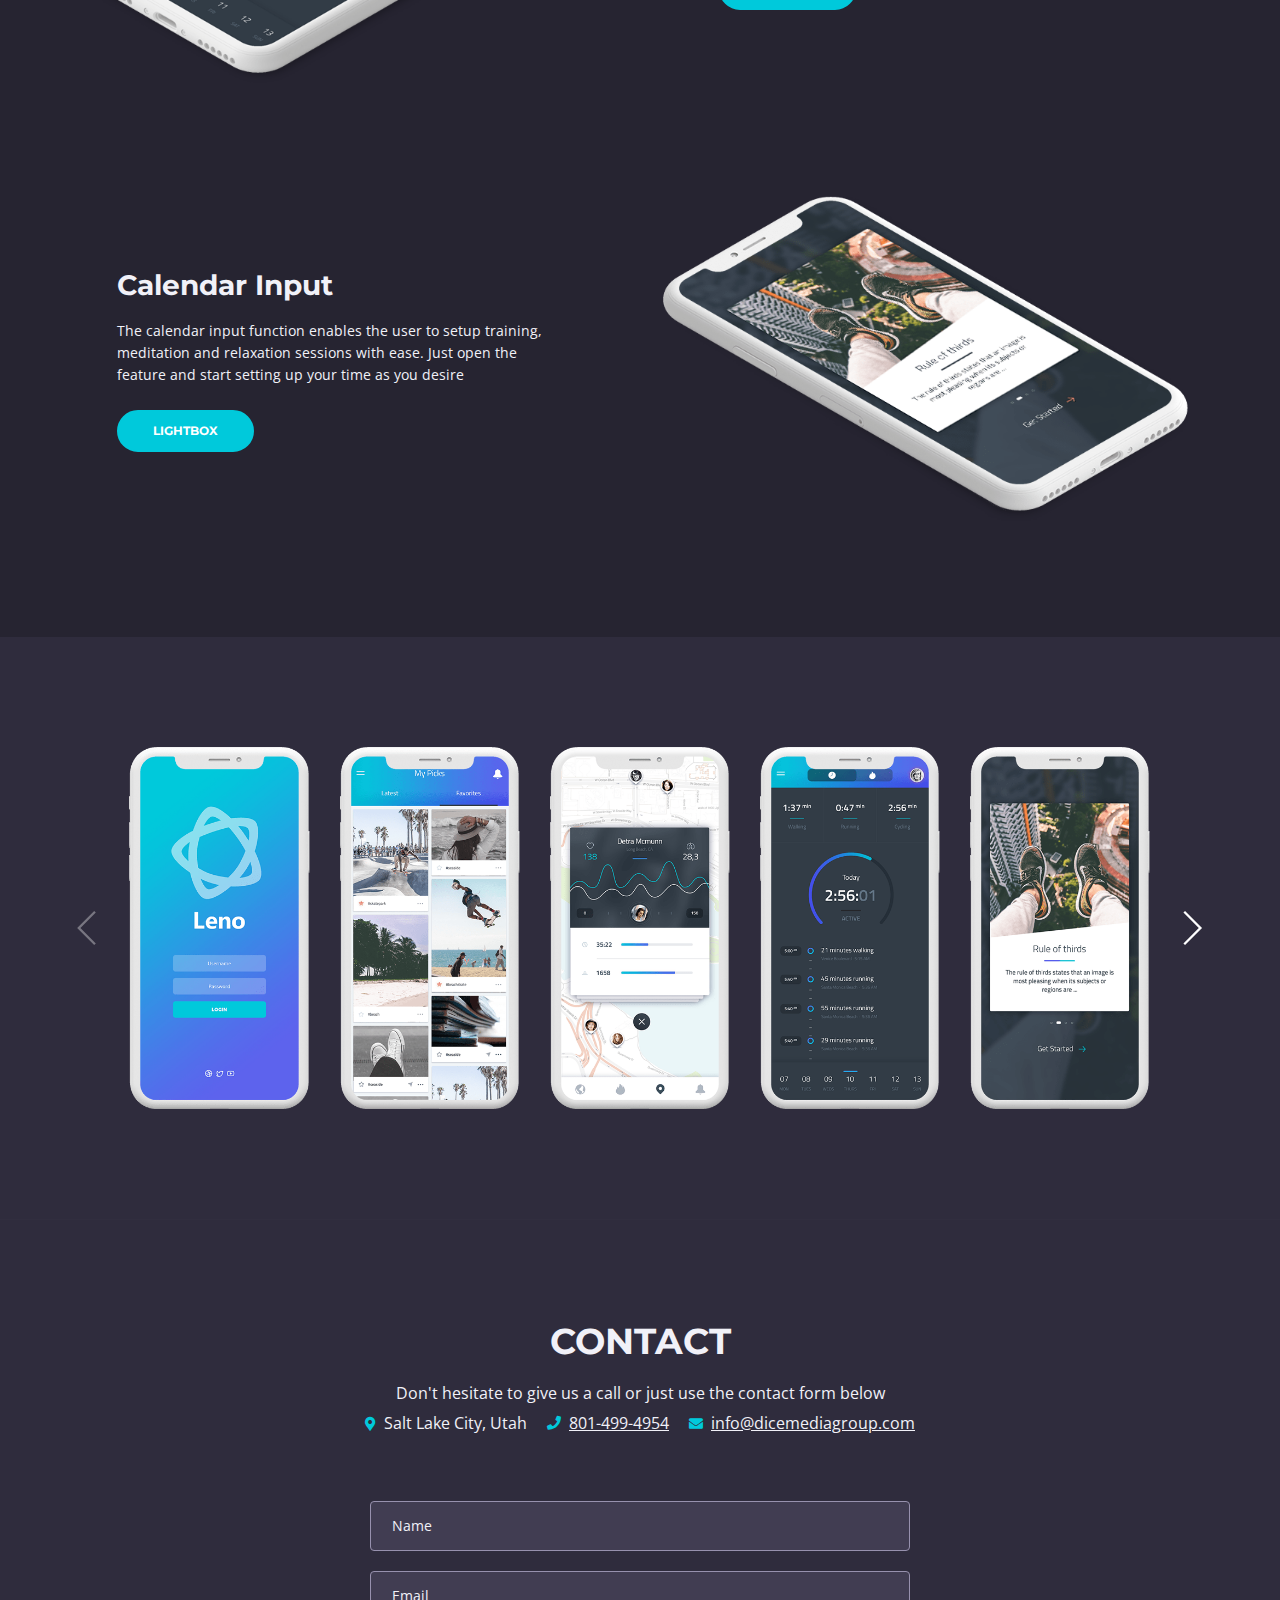
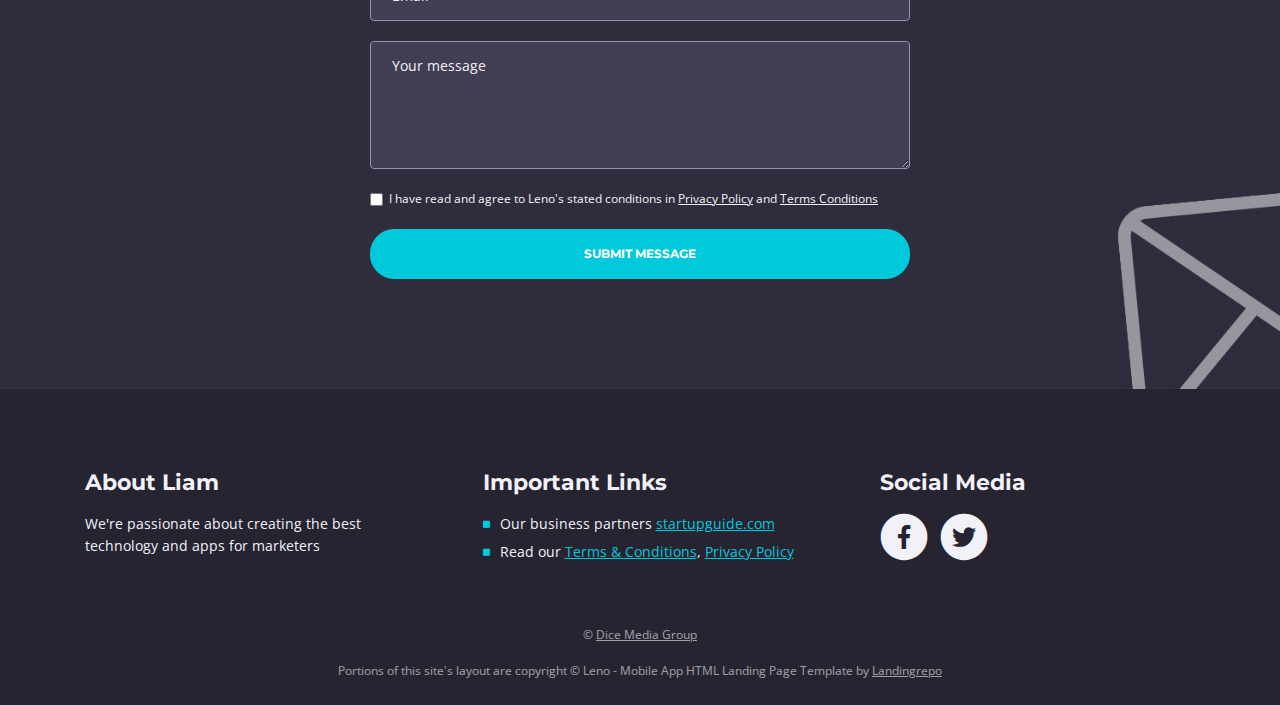
==== commit 7af2f67d: "CHANGE: improve social links" ====
--- a/index.html
+++ b/index.html
@@ -89,13 +89,13 @@
             </ul>
             <span class="nav-item social-icons">
                 <span class="fa-stack">
-                    <a href="https://www.facebook.com/Liam-Lissome-Intelligent-Assistant-for-Marketing-111431230382833/?modal=admin_todo_tour">
+                    <a href="https://www.facebook.com/Liam-Lissome-Intelligent-Assistant-for-Marketing-111431230382833" target="_blank">
                         <i class="fas fa-circle fa-stack-2x"></i>
                         <i class="fab fa-facebook-f fa-stack-1x"></i>
                     </a>
                 </span>
                 <span class="fa-stack">
-                    <a href="https://twitter.com/AssistantLiam">
+                    <a href="https://twitter.com/AssistantLiam" target="_blank">
                         <i class="fas fa-circle fa-stack-2x"></i>
                         <i class="fab fa-twitter fa-stack-1x"></i>
                     </a>
